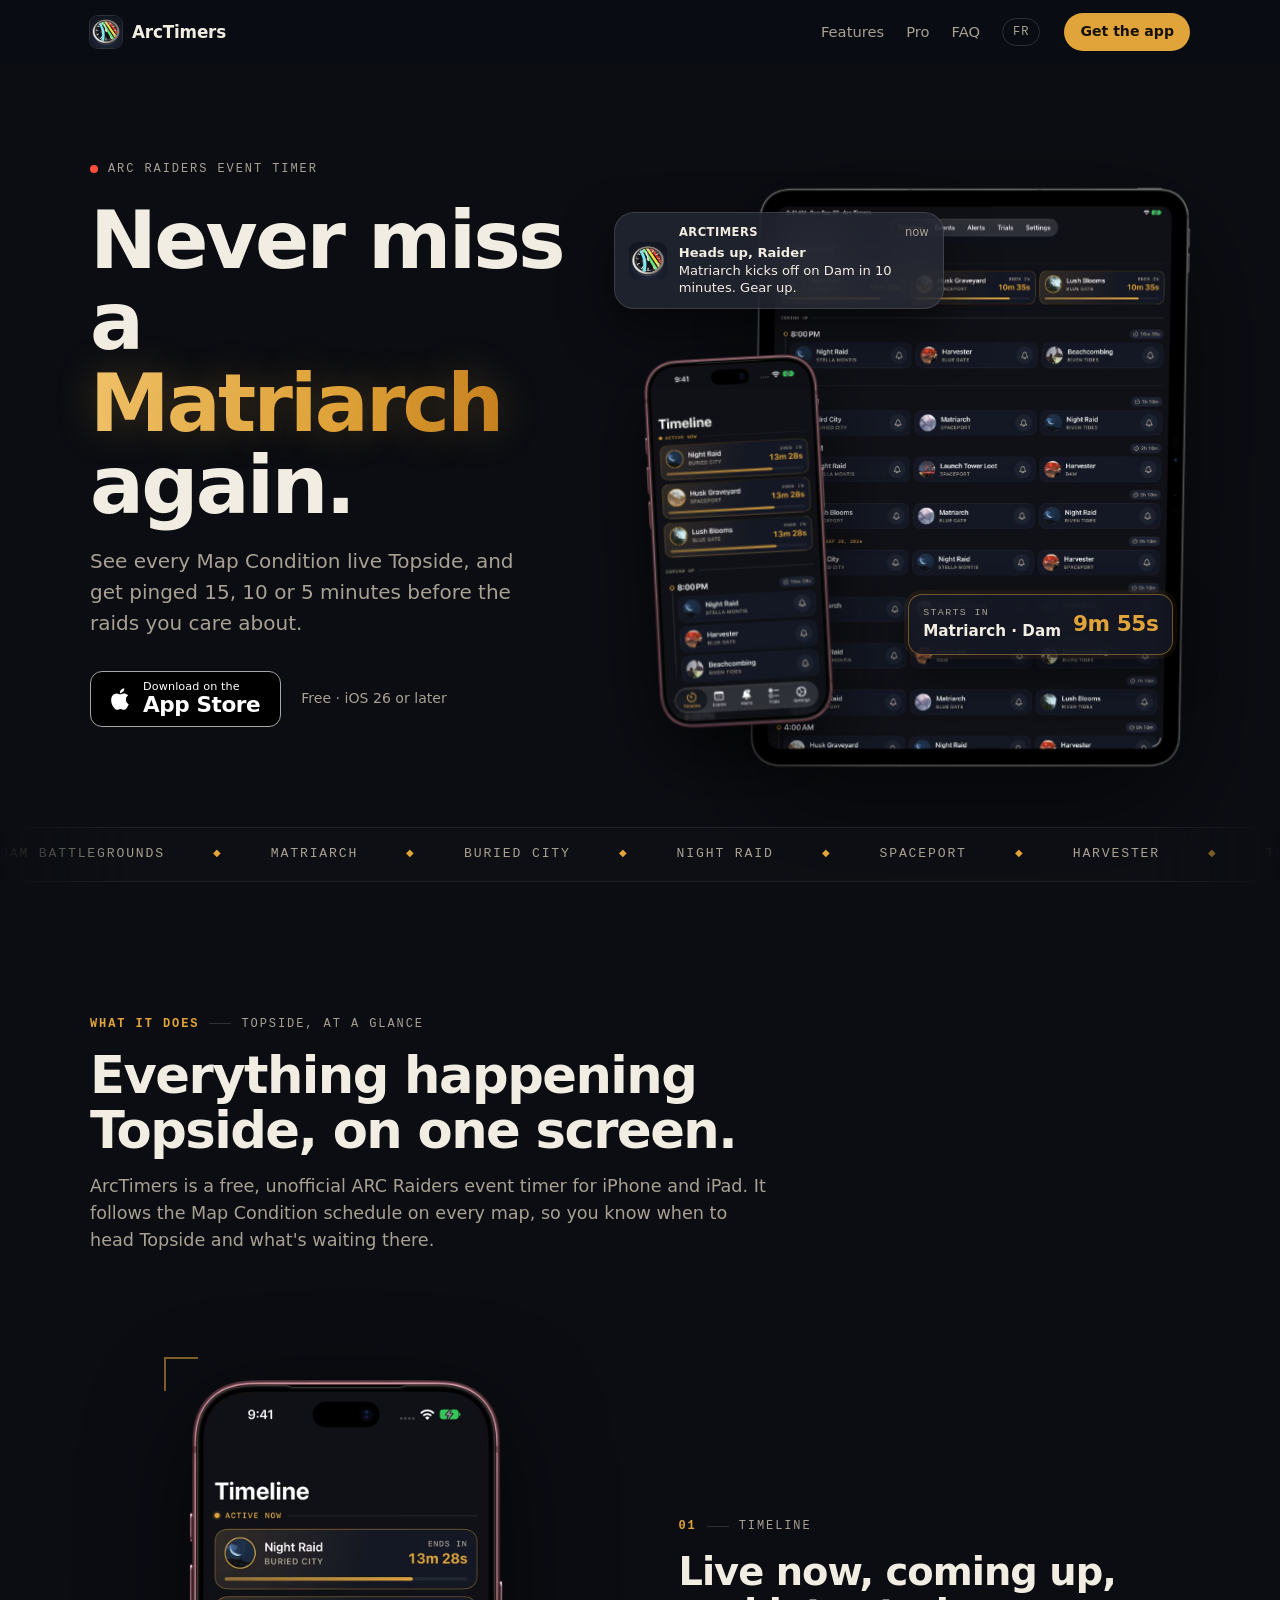
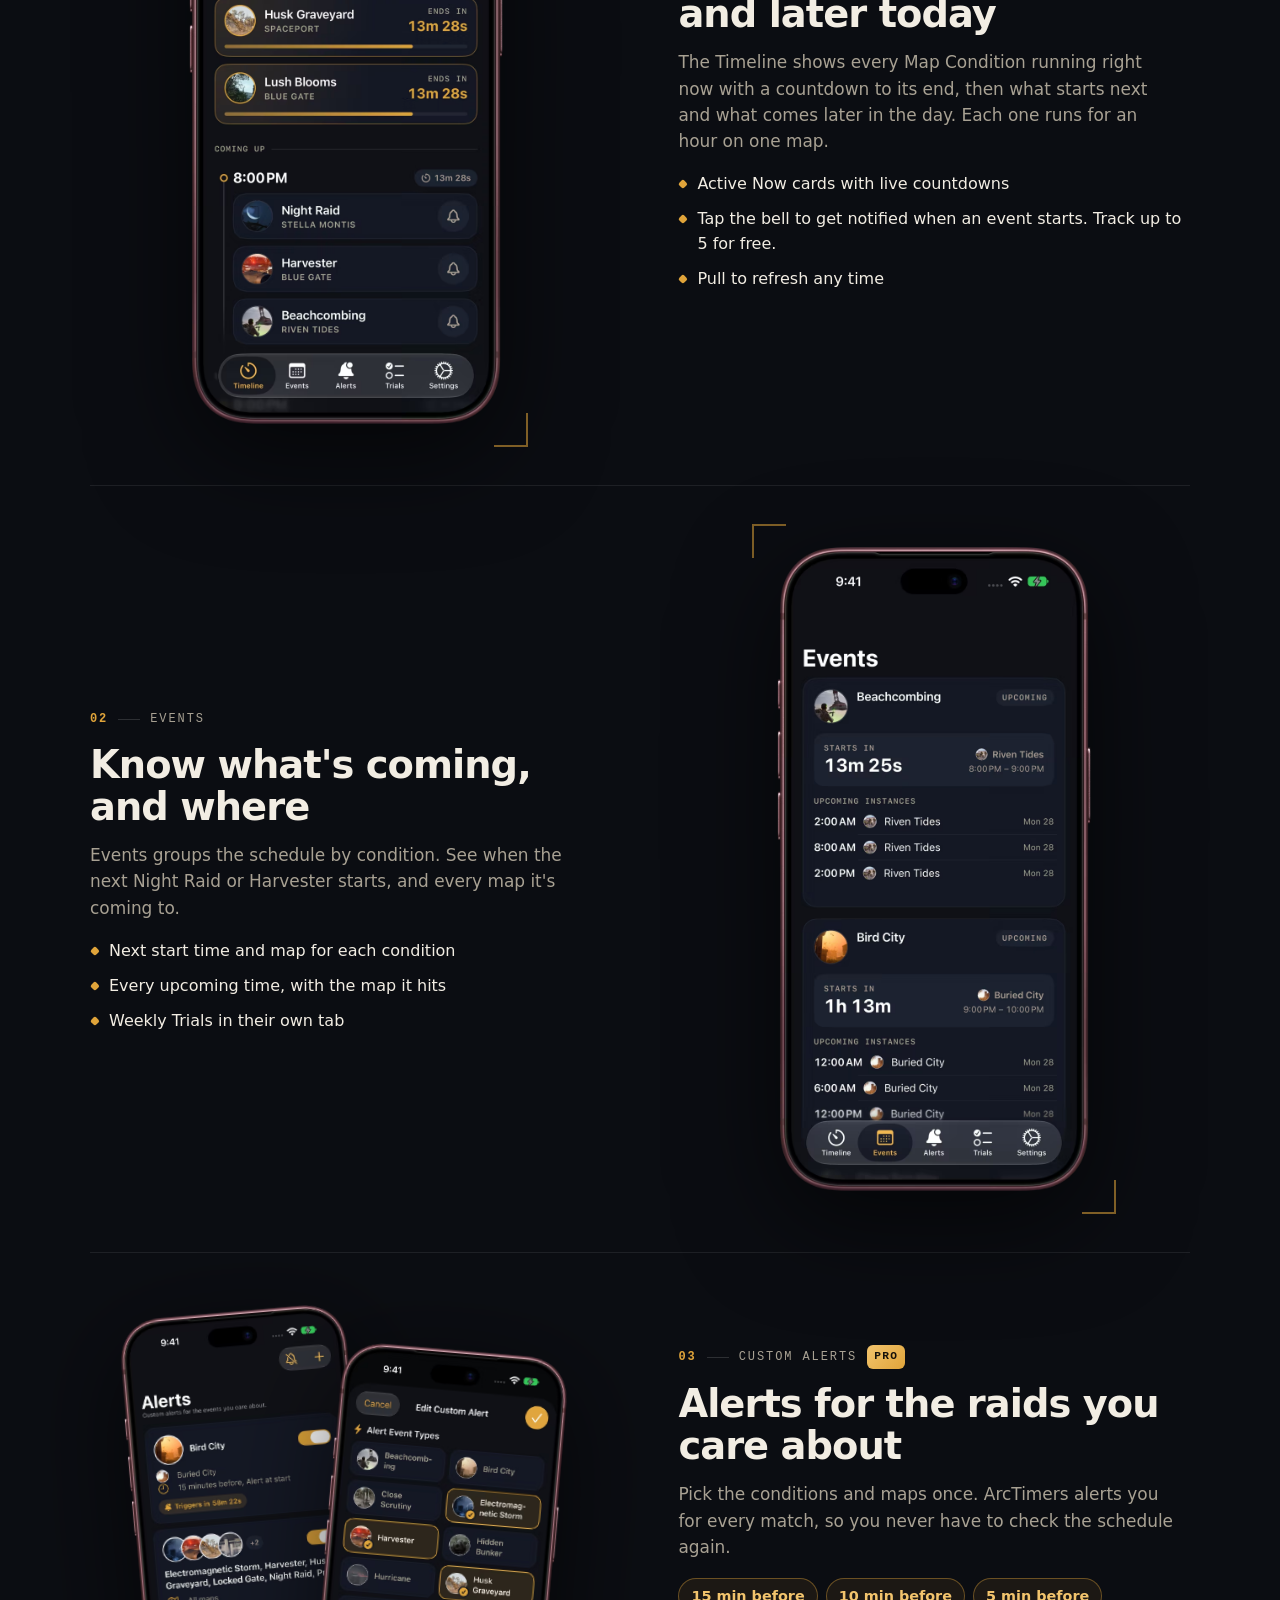
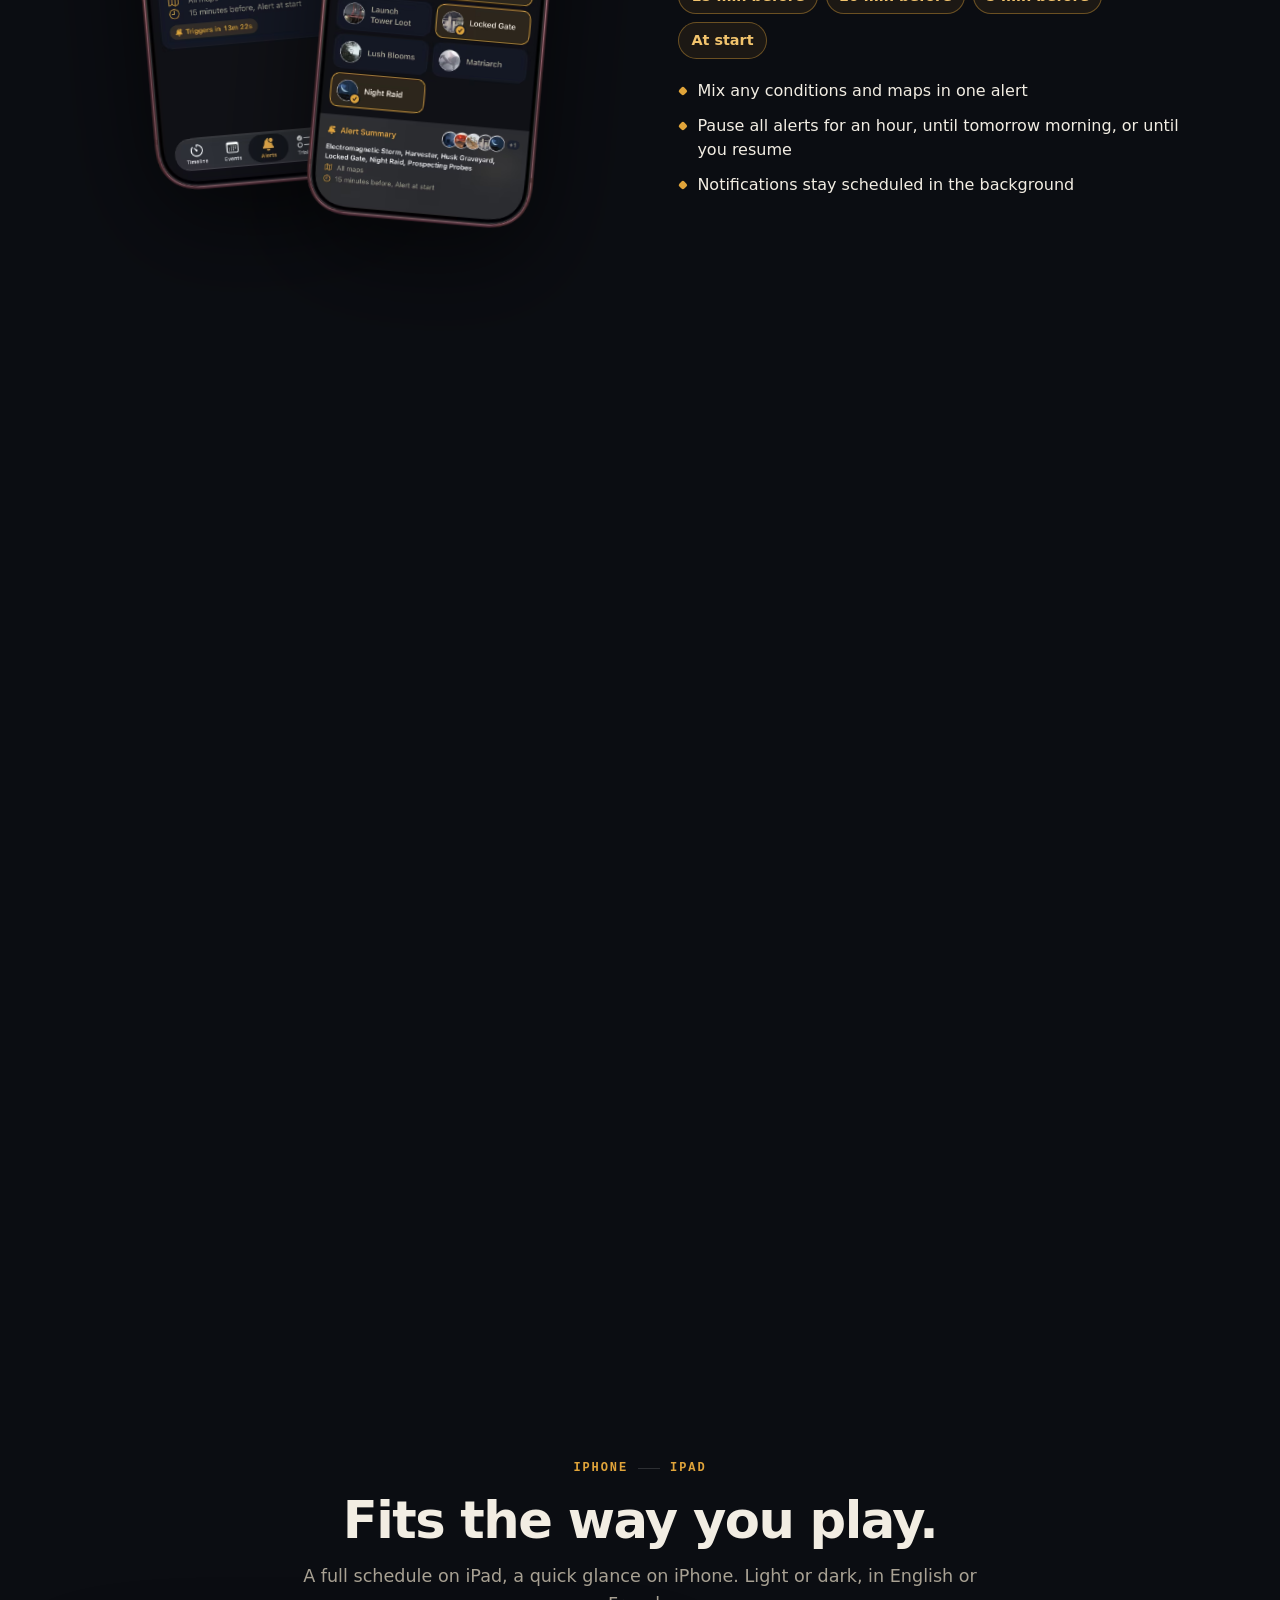
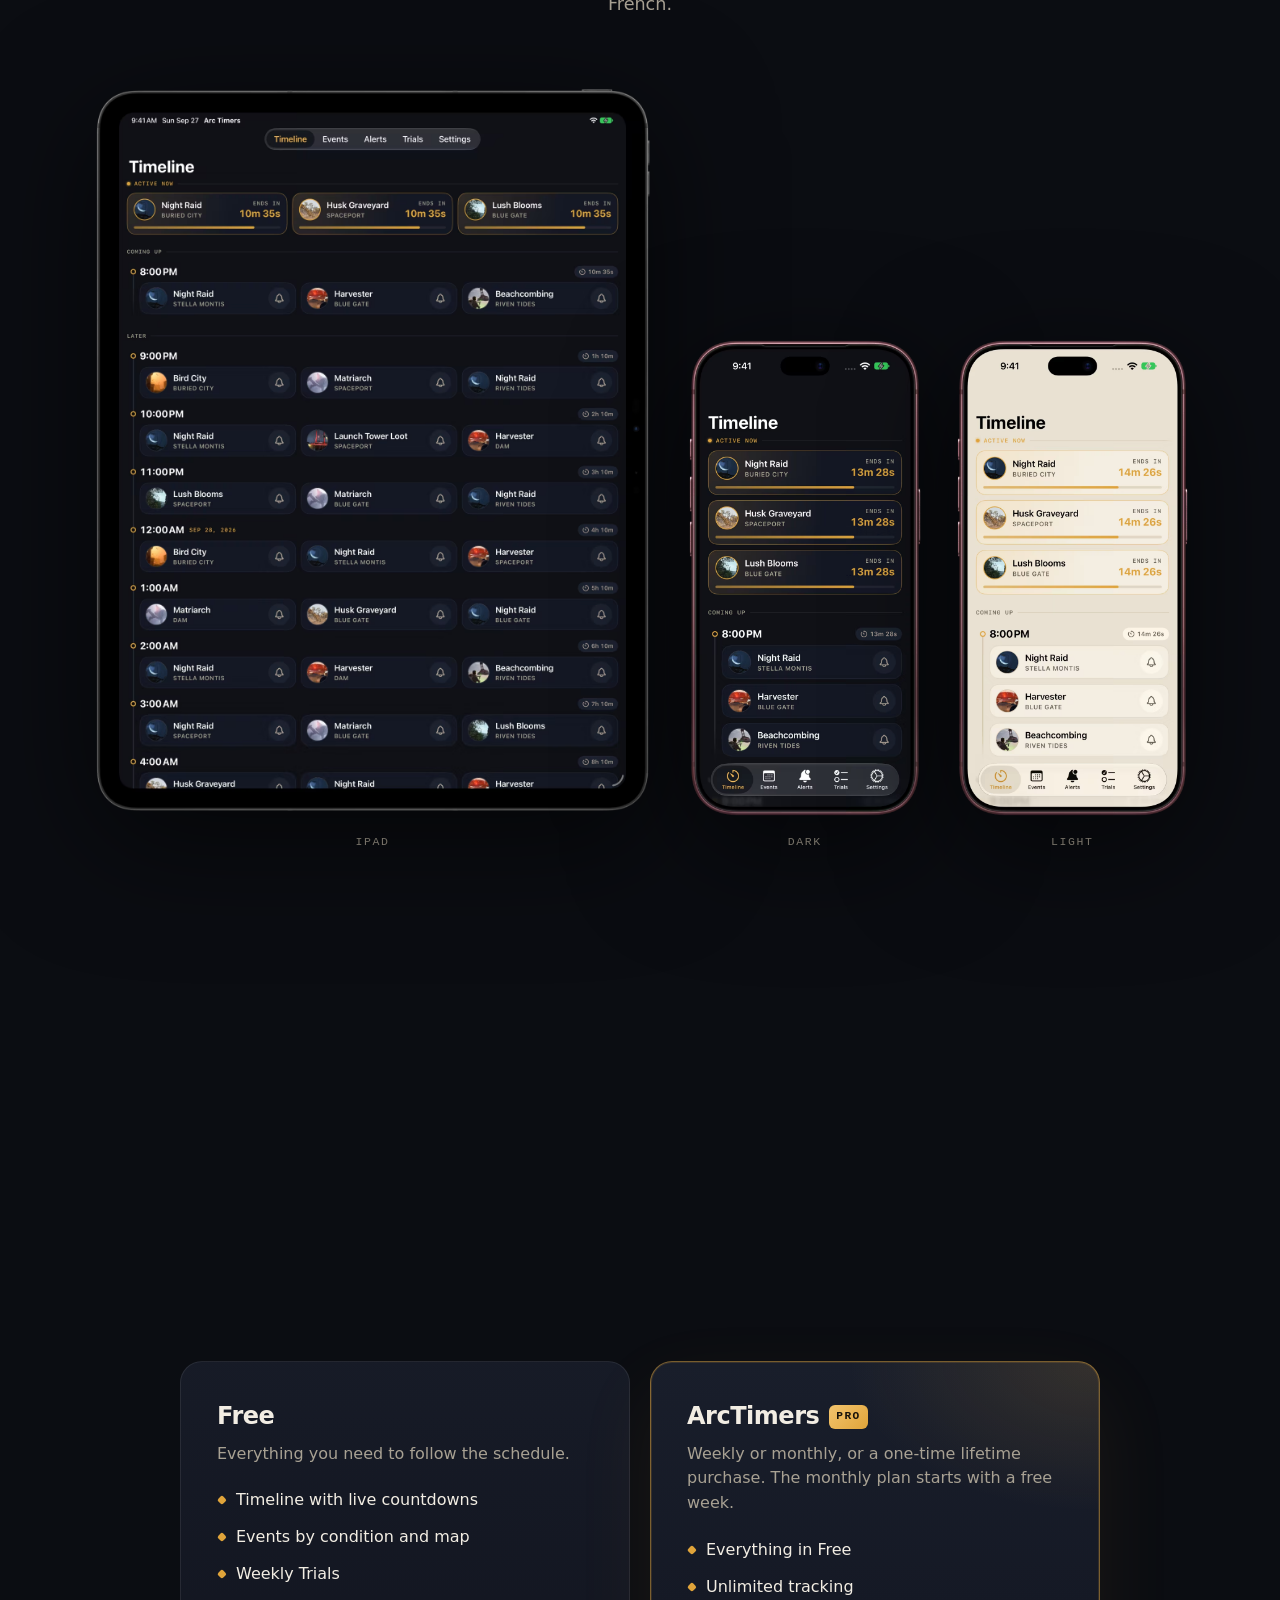
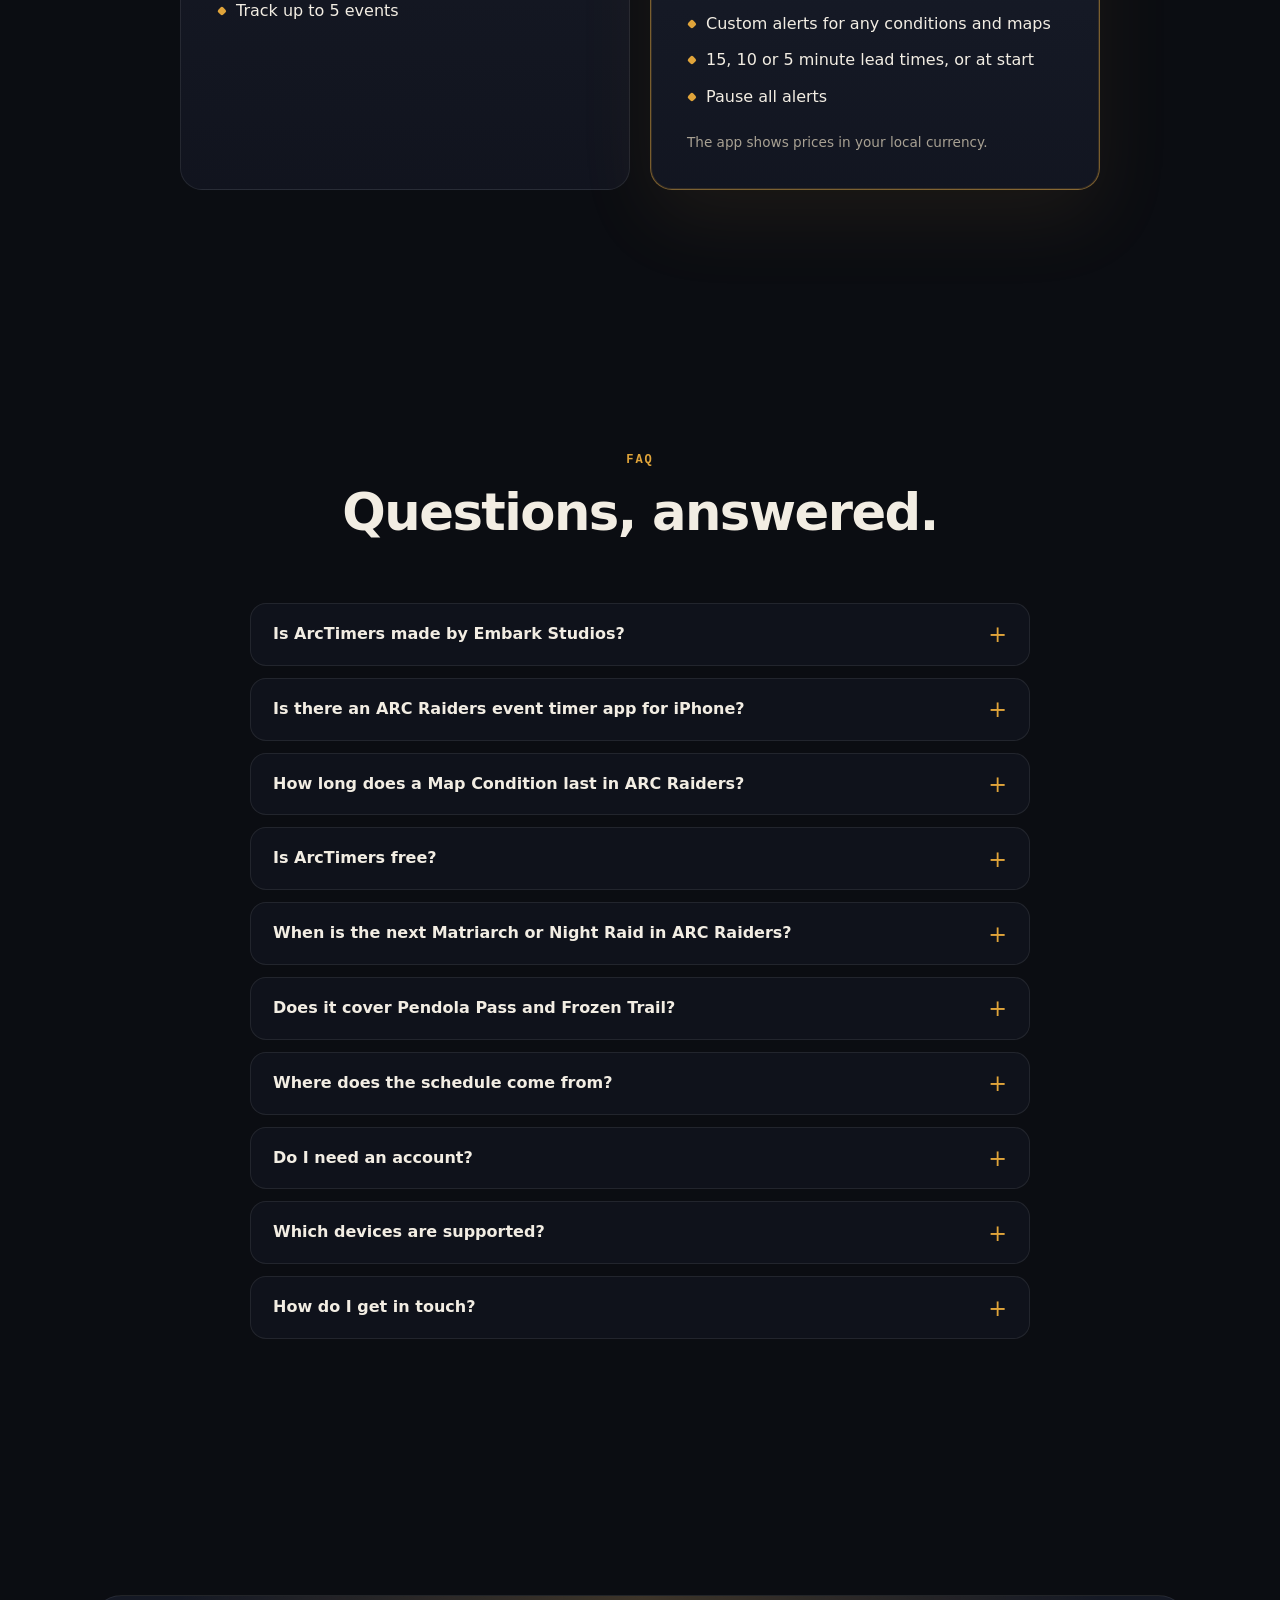
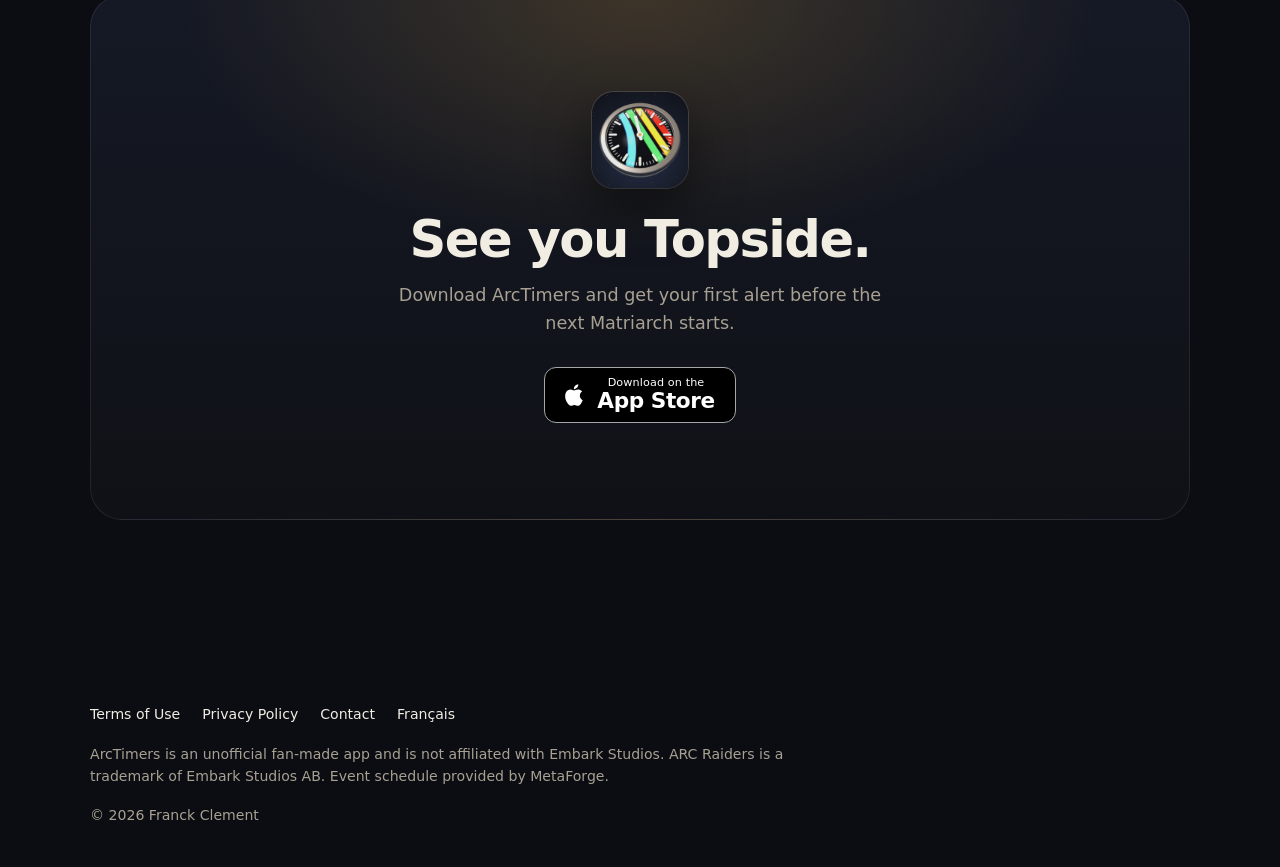
==== index.html @ dec4a7a3 "Add Cloudflare Web Analytics and describe it in the privacy policy" ====
<!DOCTYPE html>
<html lang="en" class="no-js">
<head>
    <meta charset="UTF-8" />
    <meta name="viewport" content="width=device-width, initial-scale=1, viewport-fit=cover" />
    <meta name="theme-color" content="#0b0d12" />
    <title>ARC Raiders Event Timer &amp; Map Condition Alerts | ArcTimers</title>
    <meta name="description" content="Live ARC Raiders event timer for iPhone and iPad. See every Map Condition, like Matriarch and Night Raid, on every map, and get alerts before they start." />
    <link rel="canonical" href="https://arctimers.com/" />
    <link rel="alternate" hreflang="en" href="https://arctimers.com/" />
    <link rel="alternate" hreflang="fr" href="https://arctimers.com/fr/" />
    <link rel="alternate" hreflang="x-default" href="https://arctimers.com/" />
    <meta name="apple-itunes-app" content="app-id=6758253513" />
    <meta property="og:type" content="website" />
    <meta property="og:site_name" content="ArcTimers" />
    <meta property="og:title" content="ArcTimers: never miss a Matriarch again" />
    <meta property="og:description" content="Live ARC Raiders Map Conditions and alerts before the raids you care about. Free for iPhone and iPad." />
    <meta property="og:url" content="https://arctimers.com/" />
    <meta property="og:image" content="https://arctimers.com/assets/img/og-en.jpg" />
    <meta property="og:locale" content="en_US" />
    <meta property="og:locale:alternate" content="fr_FR" />
    <meta name="twitter:card" content="summary_large_image" />
    <link rel="icon" type="image/png" href="assets/img/favicon.png" />
    <link rel="apple-touch-icon" href="assets/img/apple-touch-icon.png" />
    <link rel="stylesheet" href="assets/site.css" />
    <script type="application/ld+json">
{
    "@context": "https://schema.org",
    "@graph": [
        {
            "@type": "WebSite",
            "@id": "https://arctimers.com/#website",
            "url": "https://arctimers.com/",
            "name": "ArcTimers",
            "inLanguage": "en"
        },
        {
            "@type": "WebPage",
            "@id": "https://arctimers.com/#webpage",
            "url": "https://arctimers.com/",
            "name": "ARC Raiders Event Timer & Map Condition Alerts",
            "inLanguage": "en",
            "isPartOf": {
                "@id": "https://arctimers.com/#website"
            },
            "about": {
                "@id": "https://arctimers.com/#app"
            },
            "mainEntity": {
                "@id": "https://arctimers.com/#app"
            },
            "primaryImageOfPage": "https://arctimers.com/assets/img/og-en.jpg",
            "dateModified": "2026-10-05"
        },
        {
            "@type": "MobileApplication",
            "@id": "https://arctimers.com/#app",
            "name": "ArcTimers: Live Raid Alerts",
            "alternateName": [
                "ArcTimers",
                "ARC Raiders event timer"
            ],
            "description": "Live ARC Raiders event timer and Map Condition tracker with alerts before Matriarch, Night Raid, Harvester and every other event.",
            "operatingSystem": "iOS 26, iPadOS 26",
            "applicationCategory": "UtilitiesApplication",
            "url": "https://arctimers.com/",
            "downloadUrl": "https://apps.apple.com/app/id6758253513",
            "installUrl": "https://apps.apple.com/app/id6758253513",
            "image": "https://arctimers.com/assets/img/icon.png",
            "screenshot": "https://arctimers.com/assets/img/en-iphone-01-timeline.png",
            "inLanguage": [
                "en",
                "fr"
            ],
            "about": {
                "@type": "VideoGame",
                "name": "ARC Raiders",
                "publisher": {
                    "@type": "Organization",
                    "name": "Embark Studios"
                }
            },
            "author": {
                "@type": "Person",
                "name": "Franck Clement"
            },
            "offers": {
                "@type": "Offer",
                "price": "0",
                "priceCurrency": "USD"
            },
            "featureList": [
                "Live Map Condition timeline with countdowns",
                "Schedule grouped by condition and map",
                "Weekly Trials",
                "Notifications when tracked events start",
                "Custom alerts 15, 10 or 5 minutes before, or at start (Pro)",
                "Pause all alerts (Pro)",
                "Light and dark mode",
                "English and French"
            ],
            "sameAs": [
                "https://apps.apple.com/app/id6758253513"
            ],
            "isAccessibleForFree": true
        },
        {
            "@type": "FAQPage",
            "@id": "https://arctimers.com/#faq",
            "mainEntity": [
                {
                    "@type": "Question",
                    "name": "Is ArcTimers made by Embark Studios?",
                    "acceptedAnswer": {
                        "@type": "Answer",
                        "text": "No. ArcTimers is an unofficial ARC Raiders (ArcRaiders) companion app and event tracker made by players. It is not affiliated with Embark Studios. ARC Raiders is a trademark of Embark Studios AB."
                    }
                },
                {
                    "@type": "Question",
                    "name": "Is there an ARC Raiders event timer app for iPhone?",
                    "acceptedAnswer": {
                        "@type": "Answer",
                        "text": "Yes. ArcTimers is a free ARC Raiders event timer for iPhone and iPad. It shows every Map Condition on every map with live countdowns, and sends a notification before the events you track."
                    }
                },
                {
                    "@type": "Question",
                    "name": "How long does a Map Condition last in ARC Raiders?",
                    "acceptedAnswer": {
                        "@type": "Answer",
                        "text": "One hour, on one map. Conditions rotate across the maps through the day, and several can be active at the same time on different maps. ArcTimers shows which ones are active now and when each ends."
                    }
                },
                {
                    "@type": "Question",
                    "name": "Is ArcTimers free?",
                    "acceptedAnswer": {
                        "@type": "Answer",
                        "text": "Yes. The Timeline, Events, Weekly Trials and tracking up to 5 events are free. ArcTimers Pro adds unlimited tracking, custom alerts for any conditions and maps, 15, 10 or 5 minute lead times, and pausing alerts. Pro is weekly, monthly with a free first week, or a one-time lifetime purchase."
                    }
                },
                {
                    "@type": "Question",
                    "name": "When is the next Matriarch or Night Raid in ARC Raiders?",
                    "acceptedAnswer": {
                        "@type": "Answer",
                        "text": "Map Conditions rotate across the maps on a schedule, and each one lasts an hour. Open ArcTimers to see when the next Matriarch, Night Raid, Harvester or Electromagnetic Storm starts and on which map, with a live countdown. Tap the bell and you get a notification when it begins."
                    }
                },
                {
                    "@type": "Question",
                    "name": "Does it cover Pendola Pass and Frozen Trail?",
                    "acceptedAnswer": {
                        "@type": "Answer",
                        "text": "Yes. Pendola Pass, the map that opens with the Frozen Trail update, is tracked like every other map: Dam Battlegrounds, Buried City, Spaceport, The Blue Gate, Stella Montis and Riven Tides."
                    }
                },
                {
                    "@type": "Question",
                    "name": "Where does the schedule come from?",
                    "acceptedAnswer": {
                        "@type": "Answer",
                        "text": "From MetaForge's community ARC Raiders data (metaforge.app). The app refreshes when you open it, when you pull to refresh, and in the background so your notifications stay on time."
                    }
                },
                {
                    "@type": "Question",
                    "name": "Do I need an account?",
                    "acceptedAnswer": {
                        "@type": "Answer",
                        "text": "No. There's no sign-up, no ads, no analytics and no third-party SDKs. Your tracked events and custom alerts stay on your device. The Privacy Policy has the details."
                    }
                },
                {
                    "@type": "Question",
                    "name": "Which devices are supported?",
                    "acceptedAnswer": {
                        "@type": "Answer",
                        "text": "iPhone and iPad running iOS or iPadOS 26 or later. The app is in English and French."
                    }
                },
                {
                    "@type": "Question",
                    "name": "How do I get in touch?",
                    "acceptedAnswer": {
                        "@type": "Answer",
                        "text": "Email support@arctimers.com. Feedback and ideas are welcome."
                    }
                }
            ]
        }
    ]
}
    </script>
    <script defer src="assets/site.js"></script>
</head>
<body>
    <a class="skip" href="#main">Skip to content</a>

    <header class="site-header">
        <div class="wrap">
            <a class="brand" href="./" aria-label="ArcTimers home">
                <img src="assets/img/icon.png" alt="ArcTimers app icon" width="32" height="32" />
                ArcTimers
            </a>
            <nav class="site-nav" aria-label="Main">
                <a href="#features">Features</a>
                <a href="#pro">Pro</a>
                <a href="#faq">FAQ</a>
                <a class="lang" href="fr/" hreflang="fr" lang="fr">FR</a>
            </nav>
            <a class="btn btn-gold" href="https://apps.apple.com/app/apple-store/id6758253513?pt=120827598&amp;ct=website-header&amp;mt=8">Get the app</a>
        </div>
    </header>

    <main id="main">
        <section class="hero">
            <div class="wrap">
                <div class="copy">
                    <h1><span class="kicker"><span class="live-dot" aria-hidden="true"></span>ARC Raiders event timer</span> Never miss a <span class="gold">Matriarch</span> again.</h1>
                    <p class="lede">See every Map Condition live Topside, and get pinged 15, 10 or 5 minutes before the raids you care about.</p>
                    <div class="cta-row">
                        <a class="appstore" href="https://apps.apple.com/app/apple-store/id6758253513?pt=120827598&amp;ct=website-hero&amp;mt=8" aria-label="Download ArcTimers on the App Store">
                            <svg viewBox="0 0 24 24" fill="currentColor" aria-hidden="true"><path d="M18.71 19.5c-.83 1.24-1.71 2.45-3.05 2.47-1.34.03-1.77-.79-3.29-.79-1.53 0-2 .77-3.27.82-1.31.05-2.3-1.32-3.14-2.53C4.25 17 2.94 12.45 4.7 9.39c.87-1.52 2.43-2.48 4.12-2.51 1.28-.02 2.5.87 3.29.87.78 0 2.26-1.07 3.81-.91.65.03 2.47.26 3.64 1.98-.09.06-2.17 1.28-2.15 3.81.03 3.02 2.65 4.03 2.68 4.04-.03.07-.42 1.44-1.38 2.83M13 3.5c.73-.83 1.94-1.46 2.94-1.5.13 1.17-.34 2.35-1.04 3.19-.69.85-1.83 1.51-2.95 1.42-.15-1.15.41-2.35 1.05-3.11z"/></svg>
                            <span><small>Download on the</small><strong>App Store</strong></span>
                        </a>
                        <span class="cta-note">Free · iOS 26 or later</span>
                    </div>
                </div>

                <div class="stage" aria-hidden="true">
                    <picture>
                        <source type="image/avif" srcset="assets/img/en-ipad-01-timeline.avif" />
                        <img class="ipad" src="assets/img/en-ipad-01-timeline.png" width="1400" height="1826" alt="ArcTimers on iPad showing the live ARC Raiders Map Condition schedule." fetchpriority="high" />
                    </picture>
                    <picture>
                        <source type="image/avif" srcset="assets/img/en-iphone-01-timeline.avif" />
                        <img class="iphone" src="assets/img/en-iphone-01-timeline.png" width="760" height="1554" alt="ArcTimers on iPhone showing the ARC Raiders events active now with countdowns." fetchpriority="high" />
                    </picture>
                    <div class="notif float">
                        <img src="assets/img/icon.png" alt="ArcTimers app icon" width="38" height="38" />
                        <div class="top"><b>ArcTimers</b><span>now</span></div>
                        <p><strong>Heads up, Raider</strong>Matriarch kicks off on Dam in 10 minutes. Gear up.</p>
                    </div>
                    <div class="chip float delay">
                        <div>
                            <div class="label">Starts in</div>
                            <div class="name">Matriarch · Dam</div>
                        </div>
                        <div class="time" data-countdown>9m 59s</div>
                    </div>
                </div>
            </div>
        </section>

        <div class="ticker" aria-label="Maps and Map Conditions covered">
            <div class="ticker-track">
                <span>Dam Battlegrounds</span><span>Matriarch</span><span>Buried City</span><span>Night Raid</span><span>Spaceport</span><span>Harvester</span><span>The Blue Gate</span><span>Electromagnetic Storm</span><span>Stella Montis</span><span>Hurricane</span><span>Riven Tides</span><span>Husk Graveyard</span><span>Pendola Pass</span><span>Lush Blooms</span>
                <span aria-hidden="true">Dam Battlegrounds</span><span aria-hidden="true">Matriarch</span><span aria-hidden="true">Buried City</span><span aria-hidden="true">Night Raid</span><span aria-hidden="true">Spaceport</span><span aria-hidden="true">Harvester</span><span aria-hidden="true">The Blue Gate</span><span aria-hidden="true">Electromagnetic Storm</span><span aria-hidden="true">Stella Montis</span><span aria-hidden="true">Hurricane</span><span aria-hidden="true">Riven Tides</span><span aria-hidden="true">Husk Graveyard</span><span aria-hidden="true">Pendola Pass</span><span aria-hidden="true">Lush Blooms</span>
            </div>
        </div>

        <section class="section" id="features">
            <div class="wrap">
                <div class="section-head reveal">
                    <span class="kicker"><b>What it does</b><span class="dash"></span>Topside, at a glance</span>
                    <h2>Everything happening Topside, on one screen.</h2>
                    <p>ArcTimers is a free, unofficial ARC Raiders event timer for iPhone and iPad. It follows the Map Condition schedule on every map, so you know when to head Topside and what's waiting there.</p>
                </div>

                <article class="feature">
                    <div class="media reveal">
                        <picture>
                            <source type="image/avif" srcset="assets/img/en-iphone-01-timeline.avif" />
                            <img class="phone" src="assets/img/en-iphone-01-timeline.png" width="760" height="1554" loading="lazy" decoding="async" alt="ArcTimers Timeline for ARC Raiders on iPhone: Night Raid, Husk Graveyard and Lush Blooms active now with countdowns, and the conditions coming up at 8 PM." />
                        </picture>
                    </div>
                    <div class="copy reveal">
                        <span class="kicker"><b>01</b><span class="dash"></span>Timeline</span>
                        <h3>Live now, coming up, and later today</h3>
                        <p>The Timeline shows every Map Condition running right now with a countdown to its end, then what starts next and what comes later in the day. Each one runs for an hour on one map.</p>
                        <ul class="ticks">
                            <li>Active Now cards with live countdowns</li>
                            <li>Tap the bell to get notified when an event starts. Track up to 5 for free.</li>
                            <li>Pull to refresh any time</li>
                        </ul>
                    </div>
                </article>

                <article class="feature flip">
                    <div class="media reveal">
                        <picture>
                            <source type="image/avif" srcset="assets/img/en-iphone-02-events.avif" />
                            <img class="phone" src="assets/img/en-iphone-02-events.png" width="760" height="1554" loading="lazy" decoding="async" alt="The Events tab: Beachcombing starts in 13 minutes on Riven Tides, with its upcoming times listed below." />
                        </picture>
                    </div>
                    <div class="copy reveal">
                        <span class="kicker"><b>02</b><span class="dash"></span>Events</span>
                        <h3>Know what's coming, and where</h3>
                        <p>Events groups the schedule by condition. See when the next Night Raid or Harvester starts, and every map it's coming to.</p>
                        <ul class="ticks">
                            <li>Next start time and map for each condition</li>
                            <li>Every upcoming time, with the map it hits</li>
                            <li>Weekly Trials in their own tab</li>
                        </ul>
                    </div>
                </article>

                <article class="feature">
                    <div class="media reveal">
                        <div class="duo">
                            <picture>
                                <source type="image/avif" srcset="assets/img/en-iphone-03-alerts.avif" />
                                <img class="phone" src="assets/img/en-iphone-03-alerts.png" width="760" height="1554" loading="lazy" decoding="async" alt="The Alerts tab with two custom alerts, one for Bird City on Buried City and one for several conditions on all maps." />
                            </picture>
                            <picture>
                                <source type="image/avif" srcset="assets/img/en-iphone-04-alert-editor.avif" />
                                <img class="phone" src="assets/img/en-iphone-04-alert-editor.png" width="760" height="1554" loading="lazy" decoding="async" alt="Editing a custom alert: event types such as Harvester, Locked Gate and Night Raid are selected." />
                            </picture>
                        </div>
                    </div>
                    <div class="copy reveal">
                        <span class="kicker"><b>03</b><span class="dash"></span>Custom alerts <span class="pro-tag">PRO</span></span>
                        <h3>Alerts for the raids you care about</h3>
                        <p>Pick the conditions and maps once. ArcTimers alerts you for every match, so you never have to check the schedule again.</p>
                        <div class="leadtimes" aria-label="Lead times">
                            <span>15 min before</span><span>10 min before</span><span>5 min before</span><span>At start</span>
                        </div>
                        <ul class="ticks">
                            <li>Mix any conditions and maps in one alert</li>
                            <li>Pause all alerts for an hour, until tomorrow morning, or until you resume</li>
                            <li>Notifications stay scheduled in the background</li>
                        </ul>
                    </div>
                </article>
            </div>
        </section>

        <section class="section conditions" aria-labelledby="conditions-title">
            <div class="wrap">
                <div class="section-head reveal">
                    <span class="kicker"><b>Map Conditions</b><span class="dash"></span>Maps</span>
                    <h2 id="conditions-title">Every ARC Raiders Map Condition, on every map.</h2>
                    <p>ArcTimers tracks the full ARC Raiders event schedule. Each Map Condition runs for one hour on one map, and the app shows when the next one starts, where, and alerts you before it does.</p>
                </div>
                <div class="catalog reveal">
                    <div>
                        <h3>Map Conditions</h3>
                        <ul class="chips">
                            <li>Matriarch</li>
                            <li>Night Raid</li>
                            <li>Harvester</li>
                            <li>Electromagnetic Storm</li>
                            <li>Hurricane</li>
                            <li>Cold Snap</li>
                            <li>Husk Graveyard</li>
                            <li>Lush Blooms</li>
                            <li>Bird City</li>
                            <li>Beachcombing</li>
                            <li>Close Scrutiny</li>
                            <li>Hidden Bunker</li>
                            <li>Launch Tower Loot</li>
                            <li>Locked Gate</li>
                            <li>Prospecting Probes</li>
                            <li>Uncovered Caches</li>
                        </ul>
                    </div>
                    <div>
                        <h3>Maps</h3>
                        <ul class="chips maps">
                            <li>Dam Battlegrounds</li>
                            <li>Buried City</li>
                            <li>Spaceport</li>
                            <li>The Blue Gate</li>
                            <li>Stella Montis</li>
                            <li>Riven Tides</li>
                            <li>Pendola Pass</li>
                        </ul>
                        <p class="note">Including Pendola Pass, the new map from the Frozen Trail update.</p>
                    </div>
                </div>
            </div>
        </section>

        <section class="section" aria-labelledby="devices-title">
            <div class="wrap">
                <div class="section-head center reveal">
                    <span class="kicker"><b>iPhone</b><span class="dash"></span><b>iPad</b></span>
                    <h2 id="devices-title">Fits the way you play.</h2>
                    <p>A full schedule on iPad, a quick glance on iPhone. Light or dark, in English or French.</p>
                </div>
                <div class="devices reveal">
                    <figure>
                        <picture>
                            <source type="image/avif" srcset="assets/img/en-ipad-01-timeline.avif" />
                            <img src="assets/img/en-ipad-01-timeline.png" width="1400" height="1826" loading="lazy" decoding="async" alt="ArcTimers on iPad, the ARC Raiders event schedule, showing three active conditions and the schedule for the next eight hours." />
                        </picture>
                        <figcaption>iPad</figcaption>
                    </figure>
                    <figure>
                        <picture>
                            <source type="image/avif" srcset="assets/img/en-iphone-01-timeline.avif" />
                            <img src="assets/img/en-iphone-01-timeline.png" width="760" height="1554" loading="lazy" decoding="async" alt="The Timeline on iPhone in dark mode." />
                        </picture>
                        <figcaption>Dark</figcaption>
                    </figure>
                    <figure>
                        <picture>
                            <source type="image/avif" srcset="assets/img/en-iphone-01-timeline-light.avif" />
                            <img src="assets/img/en-iphone-01-timeline-light.png" width="760" height="1554" loading="lazy" decoding="async" alt="The Timeline on iPhone in light mode." />
                        </picture>
                        <figcaption>Light</figcaption>
                    </figure>
                </div>
            </div>
        </section>


        <section class="section" id="pro">
            <div class="wrap">
                <div class="section-head center reveal">
                    <span class="kicker"><b>Free</b><span class="dash"></span><b>Pro</b></span>
                    <h2>Free to use. Pro when you want more.</h2>
                    <p>No account, no ads, no analytics.</p>
                </div>
                <div class="plans">
                    <div class="plan reveal">
                        <h3>Free</h3>
                        <p class="price">Everything you need to follow the schedule.</p>
                        <ul class="ticks">
                            <li>Timeline with live countdowns</li>
                            <li>Events by condition and map</li>
                            <li>Weekly Trials</li>
                            <li>Track up to 5 events</li>
                        </ul>
                    </div>
                    <div class="plan pro reveal">
                        <h3>ArcTimers <span class="pro-tag">PRO</span></h3>
                        <p class="price">Weekly or monthly, or a one-time lifetime purchase. The monthly plan starts with a free week.</p>
                        <ul class="ticks">
                            <li>Everything in Free</li>
                            <li>Unlimited tracking</li>
                            <li>Custom alerts for any conditions and maps</li>
                            <li>15, 10 or 5 minute lead times, or at start</li>
                            <li>Pause all alerts</li>
                        </ul>
                        <p class="fine">The app shows prices in your local currency.</p>
                    </div>
                </div>
            </div>
        </section>

        <section class="section" id="faq">
            <div class="wrap">
                <div class="section-head center reveal">
                    <span class="kicker"><b>FAQ</b></span>
                    <h2>Questions, answered.</h2>
                </div>
                <div class="faq reveal">
                    <details>
                        <summary>Is ArcTimers made by Embark Studios?</summary>
                        <p>No. ArcTimers is an unofficial ARC Raiders (ArcRaiders) companion app and event tracker made by players. It is not affiliated with Embark Studios. ARC Raiders is a trademark of Embark Studios AB.</p>
                    </details>
                    <details>
                        <summary>Is there an ARC Raiders event timer app for iPhone?</summary>
                        <p>Yes. ArcTimers is a free ARC Raiders event timer for iPhone and iPad. It shows every Map Condition on every map with live countdowns, and sends a notification before the events you track.</p>
                    </details>
                    <details>
                        <summary>How long does a Map Condition last in ARC Raiders?</summary>
                        <p>One hour, on one map. Conditions rotate across the maps through the day, and several can be active at the same time on different maps. ArcTimers shows which ones are active now and when each ends.</p>
                    </details>
                    <details>
                        <summary>Is ArcTimers free?</summary>
                        <p>Yes. The Timeline, Events, Weekly Trials and tracking up to 5 events are free. ArcTimers Pro adds unlimited tracking, custom alerts for any conditions and maps, 15, 10 or 5 minute lead times, and pausing alerts. Pro is weekly, monthly with a free first week, or a one-time lifetime purchase.</p>
                    </details>
                    <details>
                        <summary>When is the next Matriarch or Night Raid in ARC Raiders?</summary>
                        <p>Map Conditions rotate across the maps on a schedule, and each one lasts an hour. Open ArcTimers to see when the next Matriarch, Night Raid, Harvester or Electromagnetic Storm starts and on which map, with a live countdown. Tap the bell and you get a notification when it begins.</p>
                    </details>
                    <details>
                        <summary>Does it cover Pendola Pass and Frozen Trail?</summary>
                        <p>Yes. Pendola Pass, the map that opens with the Frozen Trail update, is tracked like every other map: Dam Battlegrounds, Buried City, Spaceport, The Blue Gate, Stella Montis and Riven Tides.</p>
                    </details>
                    <details>
                        <summary>Where does the schedule come from?</summary>
                        <p>From MetaForge's community ARC Raiders data (<a href="https://metaforge.app">metaforge.app</a>). The app refreshes when you open it, when you pull to refresh, and in the background so your notifications stay on time.</p>
                    </details>
                    <details>
                        <summary>Do I need an account?</summary>
                        <p>No. There's no sign-up, no ads, no analytics and no third-party SDKs. Your tracked events and custom alerts stay on your device. The <a href="legal/#privacy">Privacy Policy</a> has the details.</p>
                    </details>
                    <details>
                        <summary>Which devices are supported?</summary>
                        <p>iPhone and iPad running iOS or iPadOS 26 or later. The app is in English and French.</p>
                    </details>
                    <details>
                        <summary>How do I get in touch?</summary>
                        <p>Email <a href="mailto:support@arctimers.com">support@arctimers.com</a>. Feedback and ideas are welcome.</p>
                    </details>
                </div>
            </div>
        </section>

        <section class="section" aria-labelledby="final-title">
            <div class="wrap">
                <div class="final reveal">
                    <img class="icon" src="assets/img/icon.png" width="96" height="96" alt="ArcTimers app icon" loading="lazy" />
                    <h2 id="final-title">See you Topside.</h2>
                    <p>Download ArcTimers and get your first alert before the next Matriarch starts.</p>
                    <div class="cta-row">
                        <a class="appstore" href="https://apps.apple.com/app/apple-store/id6758253513?pt=120827598&amp;ct=website-footer&amp;mt=8" aria-label="Download ArcTimers on the App Store">
                            <svg viewBox="0 0 24 24" fill="currentColor" aria-hidden="true"><path d="M18.71 19.5c-.83 1.24-1.71 2.45-3.05 2.47-1.34.03-1.77-.79-3.29-.79-1.53 0-2 .77-3.27.82-1.31.05-2.3-1.32-3.14-2.53C4.25 17 2.94 12.45 4.7 9.39c.87-1.52 2.43-2.48 4.12-2.51 1.28-.02 2.5.87 3.29.87.78 0 2.26-1.07 3.81-.91.65.03 2.47.26 3.64 1.98-.09.06-2.17 1.28-2.15 3.81.03 3.02 2.65 4.03 2.68 4.04-.03.07-.42 1.44-1.38 2.83M13 3.5c.73-.83 1.94-1.46 2.94-1.5.13 1.17-.34 2.35-1.04 3.19-.69.85-1.83 1.51-2.95 1.42-.15-1.15.41-2.35 1.05-3.11z"/></svg>
                            <span><small>Download on the</small><strong>App Store</strong></span>
                        </a>
                    </div>
                </div>
            </div>
        </section>
    </main>

    <footer class="site-footer">
        <div class="wrap">
            <nav aria-label="Footer">
                <a href="legal/#terms">Terms of Use</a>
                <a href="legal/#privacy">Privacy Policy</a>
                <a href="mailto:support@arctimers.com">Contact</a>
                <a href="fr/" hreflang="fr" lang="fr">Français</a>
            </nav>
            <p>ArcTimers is an unofficial fan-made app and is not affiliated with Embark Studios. ARC Raiders is a trademark of Embark Studios AB. Event schedule provided by MetaForge.</p>
            <p>© 2026 Franck Clement</p>
        </div>
    </footer>
    <!-- Cloudflare Web Analytics --><script type='module' src='https://static.cloudflareinsights.com/beacon.min.js' data-cf-beacon='{"token": "47f411f96e3e4d21b99a27da5f8b28dd"}'></script><!-- End Cloudflare Web Analytics -->
</body>
</html>
---- assets/site.css ----
/* ArcTimers home page. Colors come from the app's asset catalog (dark appearance). */
:root {
    color-scheme: dark;
    --bg: #0b0d12;
    --bg-2: #0f1116;
    --surface: #141824;
    --surface-2: #1c2230;
    --line: rgba(255, 255, 255, 0.08);
    --line-strong: rgba(255, 255, 255, 0.14);
    --text: #f2ede3;
    --muted: #a8a193;
    --gold: #e0a43a;
    --gold-soft: #f2c46d;
    --gold-glow: rgba(224, 164, 58, 0.35);
    --live: #ff4d3d;
    --radius: 22px;
    --gutter: clamp(16px, 4vw, 40px);
    --max: 1180px;
    --font: "SF Pro Display", "SF Pro Text", -apple-system, BlinkMacSystemFont, "Helvetica Neue", "Segoe UI", system-ui, sans-serif;
    --mono: "SF Mono", ui-monospace, "JetBrains Mono", Menlo, Consolas, monospace;
}

*, *::before, *::after { box-sizing: border-box; }

html {
    background: var(--bg);
    scroll-behavior: smooth;
    -webkit-text-size-adjust: 100%;
}

body {
    margin: 0;
    font-family: var(--font);
    background: var(--bg);
    color: var(--text);
    line-height: 1.55;
    overflow-x: hidden;
    -webkit-font-smoothing: antialiased;
}

/* Starfield and glow behind the whole page, echoing the app icon. */
body::before {
    content: "";
    position: fixed;
    inset: 0;
    z-index: -1;
    pointer-events: none;
    background:
        radial-gradient(1px 1px at 12% 18%, rgba(255,255,255,.55), transparent 60%),
        radial-gradient(1px 1px at 78% 12%, rgba(255,255,255,.45), transparent 60%),
        radial-gradient(1px 1px at 42% 66%, rgba(255,255,255,.35), transparent 60%),
        radial-gradient(1px 1px at 88% 74%, rgba(255,255,255,.4), transparent 60%),
        radial-gradient(1px 1px at 24% 88%, rgba(255,255,255,.3), transparent 60%),
        radial-gradient(1px 1px at 60% 32%, rgba(255,255,255,.3), transparent 60%),
        radial-gradient(1.5px 1.5px at 6% 52%, rgba(242,196,109,.5), transparent 60%),
        radial-gradient(1.5px 1.5px at 94% 40%, rgba(242,196,109,.4), transparent 60%),
        radial-gradient(ellipse 70% 50% at 80% -10%, rgba(224,164,58,.14), transparent 70%),
        radial-gradient(ellipse 60% 50% at 0% 40%, rgba(60,80,140,.16), transparent 70%),
        var(--bg);
}

img, video { display: block; max-width: 100%; height: auto; }
a { color: var(--gold-soft); text-decoration-thickness: 1px; text-underline-offset: 3px; }
a:hover { color: var(--text); }
:focus-visible { outline: 2px solid var(--gold); outline-offset: 3px; border-radius: 6px; }

.wrap {
    width: 100%;
    max-width: var(--max);
    margin: 0 auto;
    padding: 0 var(--gutter);
}

.skip {
    position: absolute;
    left: -999px;
    top: 8px;
    background: var(--gold);
    color: #111;
    padding: 8px 14px;
    border-radius: 8px;
    z-index: 100;
}
.skip:focus { left: 8px; }

/* ---------- Header ---------- */
.site-header {
    position: sticky;
    top: 0;
    z-index: 50;
    padding-top: env(safe-area-inset-top);
    background: rgba(11, 13, 18, 0.72);
    backdrop-filter: saturate(160%) blur(18px);
    -webkit-backdrop-filter: saturate(160%) blur(18px);
    border-bottom: 1px solid transparent;
    transition: border-color .3s;
}
.site-header.scrolled { border-bottom-color: var(--line); }
.site-header .wrap {
    display: flex;
    align-items: center;
    gap: 24px;
    height: 64px;
}
.brand {
    display: flex;
    align-items: center;
    gap: 10px;
    color: var(--text);
    text-decoration: none;
    font-weight: 700;
    font-size: 1.05rem;
    letter-spacing: -0.01em;
}
.brand img { width: 32px; height: 32px; border-radius: 8px; box-shadow: 0 0 0 1px var(--line-strong); }
.site-nav { display: flex; gap: 22px; margin-left: auto; align-items: center; }
.site-nav a {
    color: var(--muted);
    text-decoration: none;
    font-size: 0.92rem;
}
.site-nav a:hover { color: var(--text); }
.site-nav .lang {
    font-family: var(--mono);
    font-size: 0.75rem;
    letter-spacing: .08em;
    border: 1px solid var(--line-strong);
    border-radius: 999px;
    padding: 4px 10px;
}
.btn {
    display: inline-flex;
    align-items: center;
    gap: 10px;
    border-radius: 999px;
    padding: 10px 18px;
    font-weight: 600;
    font-size: 0.95rem;
    text-decoration: none;
    transition: transform .2s, box-shadow .2s, background .2s;
}
.btn-gold { background: var(--gold); color: #15110a; }
.btn-gold:hover { color: #15110a; background: var(--gold-soft); box-shadow: 0 8px 30px var(--gold-glow); transform: translateY(-1px); }
.site-header .btn { padding: 8px 16px; font-size: 0.88rem; }

@media (max-width: 760px) {
    .site-nav a:not(.lang) { display: none; }
    .site-header .wrap { gap: 12px; }
}

/* ---------- HUD bits ---------- */
.kicker {
    display: inline-flex;
    align-items: center;
    gap: 10px;
    font-family: var(--mono);
    font-size: 0.75rem;
    letter-spacing: 0.16em;
    text-transform: uppercase;
    color: var(--muted);
}
.kicker b { color: var(--gold); font-weight: 600; }
.kicker .dash { width: 22px; height: 1px; background: var(--line-strong); }
.live-dot {
    width: 8px; height: 8px; border-radius: 50%;
    background: var(--live);
    box-shadow: 0 0 0 0 rgba(255,77,61,.6);
    animation: pulse 2s infinite;
}
@keyframes pulse {
    0% { box-shadow: 0 0 0 0 rgba(255,77,61,.55); }
    70% { box-shadow: 0 0 0 10px rgba(255,77,61,0); }
    100% { box-shadow: 0 0 0 0 rgba(255,77,61,0); }
}
.gold { color: var(--gold); }
.pro-tag {
    display: inline-block;
    font-family: var(--mono);
    font-size: 0.7rem;
    font-weight: 700;
    letter-spacing: .12em;
    color: #15110a;
    background: linear-gradient(135deg, var(--gold-soft), var(--gold));
    border-radius: 6px;
    padding: 3px 7px;
    vertical-align: middle;
}

/* ---------- Hero ---------- */
.hero {
    position: relative;
    padding: clamp(40px, 8vw, 96px) 0 clamp(48px, 8vw, 100px);
}
.hero .wrap {
    display: grid;
    grid-template-columns: minmax(0, 1fr) minmax(0, 1.15fr);
    gap: clamp(24px, 5vw, 64px);
    align-items: center;
}
.hero h1 {
    font-size: clamp(2.6rem, 6.4vw, 5rem);
    line-height: 1.02;
    letter-spacing: -0.035em;
    margin: 0 0 20px;
    font-weight: 800;
}
.hero h1 .kicker { display: flex; width: fit-content; margin: 0 0 22px; line-height: 1.4; font-weight: 400; }
.hero h1 .gold {
    background: linear-gradient(100deg, var(--gold-soft), var(--gold) 60%, #c47d1c);
    -webkit-background-clip: text;
    background-clip: text;
    color: transparent;
    text-shadow: 0 0 40px rgba(224,164,58,.25);
}
.hero .lede {
    font-size: clamp(1.05rem, 1.6vw, 1.25rem);
    color: var(--muted);
    max-width: 34ch;
    margin: 0 0 32px;
}
.cta-row { display: flex; flex-wrap: wrap; align-items: center; gap: 14px 20px; }
.cta-note { color: var(--muted); font-size: 0.88rem; }

/* App Store button, drawn to match Apple's black badge. */
.appstore {
    display: inline-flex;
    align-items: center;
    gap: 10px;
    background: #000;
    color: #fff;
    border: 1px solid #a6a6a6;
    border-radius: 12px;
    padding: 9px 20px 9px 16px;
    text-decoration: none;
    transition: transform .2s, box-shadow .2s, border-color .2s;
}
.appstore:hover { color: #fff; border-color: var(--gold); box-shadow: 0 10px 34px var(--gold-glow); transform: translateY(-2px); }
.appstore svg { width: 26px; height: 32px; flex: none; }
.appstore span { display: flex; flex-direction: column; line-height: 1.1; }
.appstore small { font-size: 0.7rem; letter-spacing: .01em; }
.appstore strong { font-size: 1.35rem; font-weight: 600; letter-spacing: -0.02em; }

.stage {
    position: relative;
    aspect-ratio: 1 / 0.95;
    perspective: 1600px;
}
.stage::before {
    /* gold halo */
    content: "";
    position: absolute;
    inset: 10% 5% 0 15%;
    background: radial-gradient(closest-side, rgba(224,164,58,.28), transparent 75%);
    filter: blur(20px);
}
.stage .ipad {
    position: absolute;
    right: 0;
    top: 0;
    width: 82%;
    transform: rotateY(-14deg) rotateX(4deg);
    transform-origin: right center;
    filter: drop-shadow(0 40px 60px rgba(0,0,0,.6));
}
.stage .iphone {
    position: absolute;
    left: 2%;
    bottom: -4%;
    width: 33%;
    transform: rotateY(10deg) rotateZ(-3deg);
    filter: drop-shadow(0 30px 40px rgba(0,0,0,.7));
    z-index: 2;
}
.notif {
    position: absolute;
    z-index: 3;
    top: 6%;
    left: -4%;
    width: min(330px, 62%);
    display: grid;
    grid-template-columns: 38px 1fr;
    gap: 4px 12px;
    padding: 12px 14px;
    border-radius: 20px;
    background: rgba(40, 44, 56, 0.72);
    backdrop-filter: blur(24px) saturate(180%);
    -webkit-backdrop-filter: blur(24px) saturate(180%);
    border: 1px solid rgba(255,255,255,.12);
    box-shadow: 0 20px 50px rgba(0,0,0,.5);
    font-size: 0.82rem;
    line-height: 1.3;
}
.notif img { width: 38px; height: 38px; border-radius: 9px; grid-row: span 2; align-self: center; }
.notif .top { display: flex; justify-content: space-between; color: var(--muted); font-size: 0.72rem; }
.notif .top b { color: var(--text); font-weight: 600; text-transform: uppercase; letter-spacing: .04em; }
.notif p { margin: 0; grid-column: 2; }
.notif p strong { display: block; }

.chip {
    position: absolute;
    z-index: 3;
    right: 3%;
    bottom: 10%;
    display: flex;
    align-items: center;
    gap: 12px;
    padding: 10px 14px;
    border-radius: 14px;
    background: rgba(20, 24, 36, 0.85);
    border: 1px solid rgba(224,164,58,.45);
    box-shadow: 0 0 0 4px rgba(224,164,58,.06), 0 18px 40px rgba(0,0,0,.5);
    backdrop-filter: blur(14px);
    -webkit-backdrop-filter: blur(14px);
}
.chip .label { font-family: var(--mono); font-size: 0.62rem; letter-spacing: .14em; color: var(--muted); text-transform: uppercase; }
.chip .name { font-weight: 700; font-size: 0.95rem; }
.chip .time {
    font-variant-numeric: tabular-nums;
    font-weight: 700;
    font-size: 1.35rem;
    color: var(--gold);
    letter-spacing: -0.02em;
    min-width: 5.2ch;
    text-align: right;
}

.float { animation: float 7s ease-in-out infinite; }
.float.delay { animation-delay: -3.5s; }
@keyframes float {
    0%, 100% { translate: 0 0; }
    50% { translate: 0 -10px; }
}

@media (max-width: 900px) {
    .hero .wrap { grid-template-columns: 1fr; }
    .hero .copy { text-align: center; }
    .hero h1 .kicker { margin-left: auto; margin-right: auto; }
    .hero .lede { margin-left: auto; margin-right: auto; }
    .cta-row { justify-content: center; }
    .stage { max-width: 620px; width: 100%; margin: 0 auto; }
}
@media (max-width: 520px) {
    .hero .kicker { font-size: 0.66rem; letter-spacing: 0.1em; }
    .notif { left: 0; width: 78%; font-size: 0.76rem; }
    .chip { right: 0; bottom: 4%; }
    .chip .time { font-size: 1.1rem; }
    .stage .iphone { width: 38%; }
}

/* ---------- Map ticker ---------- */
.ticker {
    border-top: 1px solid var(--line);
    border-bottom: 1px solid var(--line);
    background: rgba(15,17,22,.6);
    overflow: hidden;
    padding: 16px 0;
    mask-image: linear-gradient(90deg, transparent, #000 10%, #000 90%, transparent);
    -webkit-mask-image: linear-gradient(90deg, transparent, #000 10%, #000 90%, transparent);
}
.ticker-track {
    display: flex;
    gap: 48px;
    width: max-content;
    animation: ticker 40s linear infinite;
}
.ticker-track span {
    display: inline-flex;
    align-items: center;
    gap: 48px;
    font-family: var(--mono);
    font-size: 0.82rem;
    letter-spacing: .14em;
    text-transform: uppercase;
    color: var(--muted);
    white-space: nowrap;
}
.ticker-track span::after { content: "◆"; color: var(--gold); font-size: 0.6rem; }
@keyframes ticker { to { transform: translateX(-50%); } }

/* ---------- Sections ---------- */
section { scroll-margin-top: 80px; }
.section { padding: clamp(64px, 10vw, 128px) 0; }
.section-head { max-width: 680px; margin-bottom: clamp(36px, 6vw, 64px); }
.section-head.center { margin-left: auto; margin-right: auto; text-align: center; }
h2 {
    font-size: clamp(2rem, 4.2vw, 3.2rem);
    line-height: 1.06;
    letter-spacing: -0.03em;
    margin: 14px 0 16px;
    font-weight: 800;
}
.section-head p { color: var(--muted); font-size: 1.1rem; margin: 0; }

.feature {
    display: grid;
    grid-template-columns: minmax(0, 1fr) minmax(0, 1fr);
    gap: clamp(32px, 6vw, 96px);
    align-items: center;
    padding: clamp(32px, 5vw, 56px) 0;
}
.feature + .feature { border-top: 1px solid var(--line); }
.feature.flip .media { order: 2; }
.feature h3 {
    font-size: clamp(1.7rem, 3vw, 2.4rem);
    line-height: 1.1;
    letter-spacing: -0.025em;
    margin: 14px 0 14px;
    font-weight: 750;
}
.feature p { color: var(--muted); font-size: 1.06rem; margin: 0 0 18px; max-width: 46ch; }
.ticks { list-style: none; padding: 0; margin: 0; display: grid; gap: 10px; }
.ticks li { display: flex; gap: 12px; align-items: baseline; }
.ticks li::before {
    content: "";
    flex: none;
    width: 7px; height: 7px;
    border-radius: 2px;
    background: var(--gold);
    transform: rotate(45deg) translateY(-2px);
}
.media {
    position: relative;
    display: flex;
    justify-content: center;
    align-items: center;
    min-height: 100%;
}
.media::before {
    content: "";
    position: absolute;
    width: 70%;
    aspect-ratio: 1;
    border-radius: 50%;
    background: radial-gradient(closest-side, rgba(224,164,58,.16), transparent 75%);
}
.media > picture, .duo picture { display: block; position: relative; z-index: 1; }
.media > picture { width: min(320px, 72%); }
.phone { width: 100%; filter: drop-shadow(0 30px 50px rgba(0,0,0,.6)); }
.duo { position: relative; z-index: 1; display: flex; justify-content: center; align-items: flex-start; width: 100%; padding-bottom: 8%; }
.duo picture { flex: none; width: min(280px, 46%); }
.duo picture:first-child { transform: rotate(-5deg) translateX(10%); z-index: 1; }
.duo picture:last-child { transform: rotate(5deg) translate(-10%, 8%); z-index: 2; }

/* HUD corner brackets around a single screenshot */
.media > picture::before, .media > picture::after {
    content: "";
    position: absolute;
    width: 34px; height: 34px;
    border: 2px solid rgba(224,164,58,.55);
}
.media > picture::before { top: -18px; left: -22px; border-right: 0; border-bottom: 0; }
.media > picture::after { bottom: -18px; right: -22px; border-left: 0; border-top: 0; }

.leadtimes { display: flex; flex-wrap: wrap; gap: 8px; margin: 4px 0 20px; }
.leadtimes span {
    font-variant-numeric: tabular-nums;
    font-weight: 600;
    font-size: 0.9rem;
    padding: 6px 12px;
    border-radius: 999px;
    border: 1px solid rgba(224,164,58,.4);
    background: rgba(224,164,58,.08);
    color: var(--gold-soft);
}

@media (max-width: 860px) {
    .feature { grid-template-columns: 1fr; }
    .feature.flip .media { order: 0; }
    .feature .copy { text-align: left; }
}

/* ---------- Map Conditions catalog ---------- */
.catalog {
    display: grid;
    grid-template-columns: minmax(0, 1.6fr) minmax(0, 1fr);
    gap: clamp(28px, 5vw, 64px);
}
.catalog h3 {
    font-family: var(--mono);
    font-size: 0.75rem;
    font-weight: 600;
    letter-spacing: .16em;
    text-transform: uppercase;
    color: var(--gold);
    margin: 0 0 16px;
}
.chips { list-style: none; padding: 0; margin: 0; display: flex; flex-wrap: wrap; gap: 10px; }
.chips li {
    padding: 8px 14px;
    border-radius: 12px;
    border: 1px solid var(--line-strong);
    background: rgba(20,24,36,.6);
    font-size: 0.95rem;
    font-weight: 600;
}
.chips.maps li { border-color: rgba(224,164,58,.35); background: rgba(224,164,58,.06); }
.catalog .note { color: var(--muted); font-size: 0.9rem; margin: 16px 0 0; }
@media (max-width: 760px) { .catalog { grid-template-columns: 1fr; } }

/* ---------- Devices band ---------- */
.devices {
    position: relative;
    display: grid;
    grid-template-columns: minmax(0, 2.4fr) minmax(0, 1fr) minmax(0, 1fr);
    gap: clamp(12px, 3vw, 32px);
    align-items: end;
}
.devices picture:first-child img { filter: drop-shadow(0 30px 60px rgba(0,0,0,.6)); }
.devices picture:not(:first-child) img { filter: drop-shadow(0 20px 40px rgba(0,0,0,.6)); }
.devices figcaption, .devices .cap {
    font-family: var(--mono);
    font-size: 0.72rem;
    letter-spacing: .14em;
    text-transform: uppercase;
    color: var(--muted);
    text-align: center;
    margin-top: 14px;
}
@media (max-width: 700px) {
    .devices { grid-template-columns: 1fr 1fr; }
    .devices figure:first-child { grid-column: 1 / -1; }
}
figure { margin: 0; }

/* ---------- Pricing ---------- */
.plans {
    display: grid;
    grid-template-columns: repeat(2, minmax(0, 1fr));
    gap: 20px;
    max-width: 920px;
    margin: 0 auto;
}
.plan {
    position: relative;
    border-radius: var(--radius);
    padding: clamp(24px, 4vw, 36px);
    background: linear-gradient(180deg, rgba(28,34,48,.7), rgba(20,24,36,.7));
    border: 1px solid var(--line);
}
.plan.pro {
    border-color: rgba(224,164,58,.5);
    box-shadow: 0 0 0 1px rgba(224,164,58,.15) inset, 0 30px 80px rgba(224,164,58,.08);
    background:
        radial-gradient(ellipse 80% 50% at 100% 0%, rgba(224,164,58,.14), transparent 70%),
        linear-gradient(180deg, rgba(28,34,48,.85), rgba(20,24,36,.85));
}
.plan h3 { margin: 0 0 6px; font-size: 1.5rem; letter-spacing: -0.02em; display: flex; align-items: center; gap: 10px; }
.plan .price { color: var(--muted); margin: 0 0 22px; }
.plan .ticks { gap: 12px; }
.plan .fine { color: var(--muted); font-size: 0.85rem; margin: 22px 0 0; }
@media (max-width: 720px) { .plans { grid-template-columns: 1fr; } }

/* ---------- FAQ ---------- */
.faq { max-width: 780px; margin: 0 auto; display: grid; gap: 12px; }
.faq details {
    border: 1px solid var(--line);
    border-radius: 16px;
    background: rgba(20,24,36,.55);
    padding: 0 22px;
}
.faq details[open] { border-color: var(--line-strong); }
.faq summary {
    cursor: pointer;
    list-style: none;
    padding: 18px 28px 18px 0;
    font-weight: 600;
    position: relative;
}
.faq summary::-webkit-details-marker { display: none; }
.faq summary::after {
    content: "+";
    position: absolute;
    right: 0;
    top: 50%;
    translate: 0 -50%;
    color: var(--gold);
    font-size: 1.4rem;
    font-weight: 400;
    transition: rotate .2s;
}
.faq details[open] summary::after { rotate: 45deg; }
.faq details p { color: var(--muted); margin: 0 0 18px; }

/* ---------- Final CTA ---------- */
.final {
    text-align: center;
    border-radius: 32px;
    padding: clamp(48px, 8vw, 96px) var(--gutter);
    background:
        radial-gradient(ellipse 60% 70% at 50% 0%, rgba(224,164,58,.2), transparent 70%),
        linear-gradient(180deg, #151925, #0f1116);
    border: 1px solid var(--line);
    position: relative;
    overflow: hidden;
}
.final img.icon { width: 96px; height: 96px; border-radius: 22px; margin: 0 auto 24px; box-shadow: 0 0 0 1px var(--line-strong), 0 20px 50px rgba(0,0,0,.5); }
.final h2 { margin-top: 0; }
.final p { color: var(--muted); font-size: 1.1rem; margin: 0 auto 30px; max-width: 46ch; }
.final .cta-row { justify-content: center; }

/* ---------- Footer ---------- */
.site-footer {
    padding: 56px 0 calc(40px + env(safe-area-inset-bottom));
    color: var(--muted);
    font-size: 0.88rem;
}
.site-footer .wrap { display: grid; gap: 18px; }
.site-footer nav { display: flex; flex-wrap: wrap; gap: 8px 22px; }
.site-footer nav a { color: var(--text); text-decoration: none; }
.site-footer nav a:hover { color: var(--gold-soft); }
.site-footer p { margin: 0; max-width: 80ch; }

/* ---------- Legal pages ---------- */
.legal {
    max-width: 840px;
    margin: 0 auto;
    padding: 0 var(--gutter) clamp(48px, 8vw, 96px);
}
.legal-hero {
    position: relative;
    padding: clamp(40px, 7vw, 88px) 0 clamp(24px, 4vw, 40px);
}
.legal-hero::before {
    content: "";
    position: absolute;
    inset: 0;
    background: radial-gradient(ellipse 70% 80% at 25% 20%, rgba(224,164,58,.12), transparent 70%);
    pointer-events: none;
    z-index: -1;
}
.legal-hero h1 {
    font-size: clamp(2.2rem, 5vw, 3.6rem);
    line-height: 1.04;
    letter-spacing: -0.035em;
    font-weight: 800;
    margin: 16px 0 28px;
}
.legal-tabs { display: flex; flex-wrap: wrap; gap: 10px; }
.legal-tabs a {
    color: var(--text);
    text-decoration: none;
    font-size: 0.9rem;
    font-weight: 600;
    padding: 8px 16px;
    border-radius: 999px;
    border: 1px solid var(--line-strong);
    background: rgba(20,24,36,.6);
    transition: border-color .2s, background .2s, color .2s;
}
.legal-tabs a:hover { color: var(--gold-soft); border-color: rgba(224,164,58,.5); background: rgba(224,164,58,.08); }

.legal .part-title {
    display: flex;
    align-items: center;
    gap: 14px;
    font-size: clamp(1.7rem, 3.4vw, 2.4rem);
    letter-spacing: -0.03em;
    margin: clamp(40px, 6vw, 64px) 0 20px;
    scroll-margin-top: 88px;
}
.legal .part-title .kicker { font-size: 0.8rem; }
.legal section {
    position: relative;
    border-radius: var(--radius);
    padding: clamp(22px, 4vw, 32px);
    margin-bottom: 14px;
    background: linear-gradient(180deg, rgba(28,34,48,.62), rgba(20,24,36,.62));
    border: 1px solid var(--line);
    overflow-wrap: break-word;
    scroll-margin-top: 88px;
}
.legal section.summary {
    border-color: rgba(224,164,58,.5);
    box-shadow: 0 0 0 1px rgba(224,164,58,.12) inset, 0 30px 80px rgba(224,164,58,.06);
    background:
        radial-gradient(ellipse 80% 60% at 100% 0%, rgba(224,164,58,.12), transparent 70%),
        linear-gradient(180deg, rgba(28,34,48,.8), rgba(20,24,36,.8));
}
.legal section h2 {
    font-size: 1.3rem;
    line-height: 1.25;
    letter-spacing: -0.015em;
    font-weight: 700;
    margin: 0 0 12px;
    color: var(--text);
}
.legal section h3 {
    font-size: 1rem;
    font-weight: 650;
    margin: 22px 0 6px;
    color: var(--gold-soft);
}
.legal section p, .legal section li { color: #cfc9bd; }
.legal section p { margin: 0 0 12px; }
.legal section p:last-child { margin-bottom: 0; }
.legal section ul { padding-left: 0; list-style: none; margin: 0 0 12px; display: grid; gap: 8px; }
.legal section ul li { display: flex; gap: 12px; align-items: baseline; }
.legal section ul li::before {
    content: "";
    flex: none;
    width: 6px; height: 6px;
    border-radius: 2px;
    background: var(--gold);
    transform: rotate(45deg) translateY(-2px);
}
.legal section strong { color: var(--text); }
.legal .muted { color: var(--muted); font-size: 0.9rem; }

/* ---------- Reveal on scroll ---------- */
.reveal { opacity: 0; transform: translateY(24px); transition: opacity .8s ease, transform .8s cubic-bezier(.2,.7,.2,1); }
.reveal.in { opacity: 1; transform: none; }
.no-js .reveal { opacity: 1; transform: none; }

@media (prefers-reduced-motion: reduce) {
    html { scroll-behavior: auto; }
    .float, .ticker-track, .live-dot { animation: none; }
    .reveal { opacity: 1; transform: none; transition: none; }
}
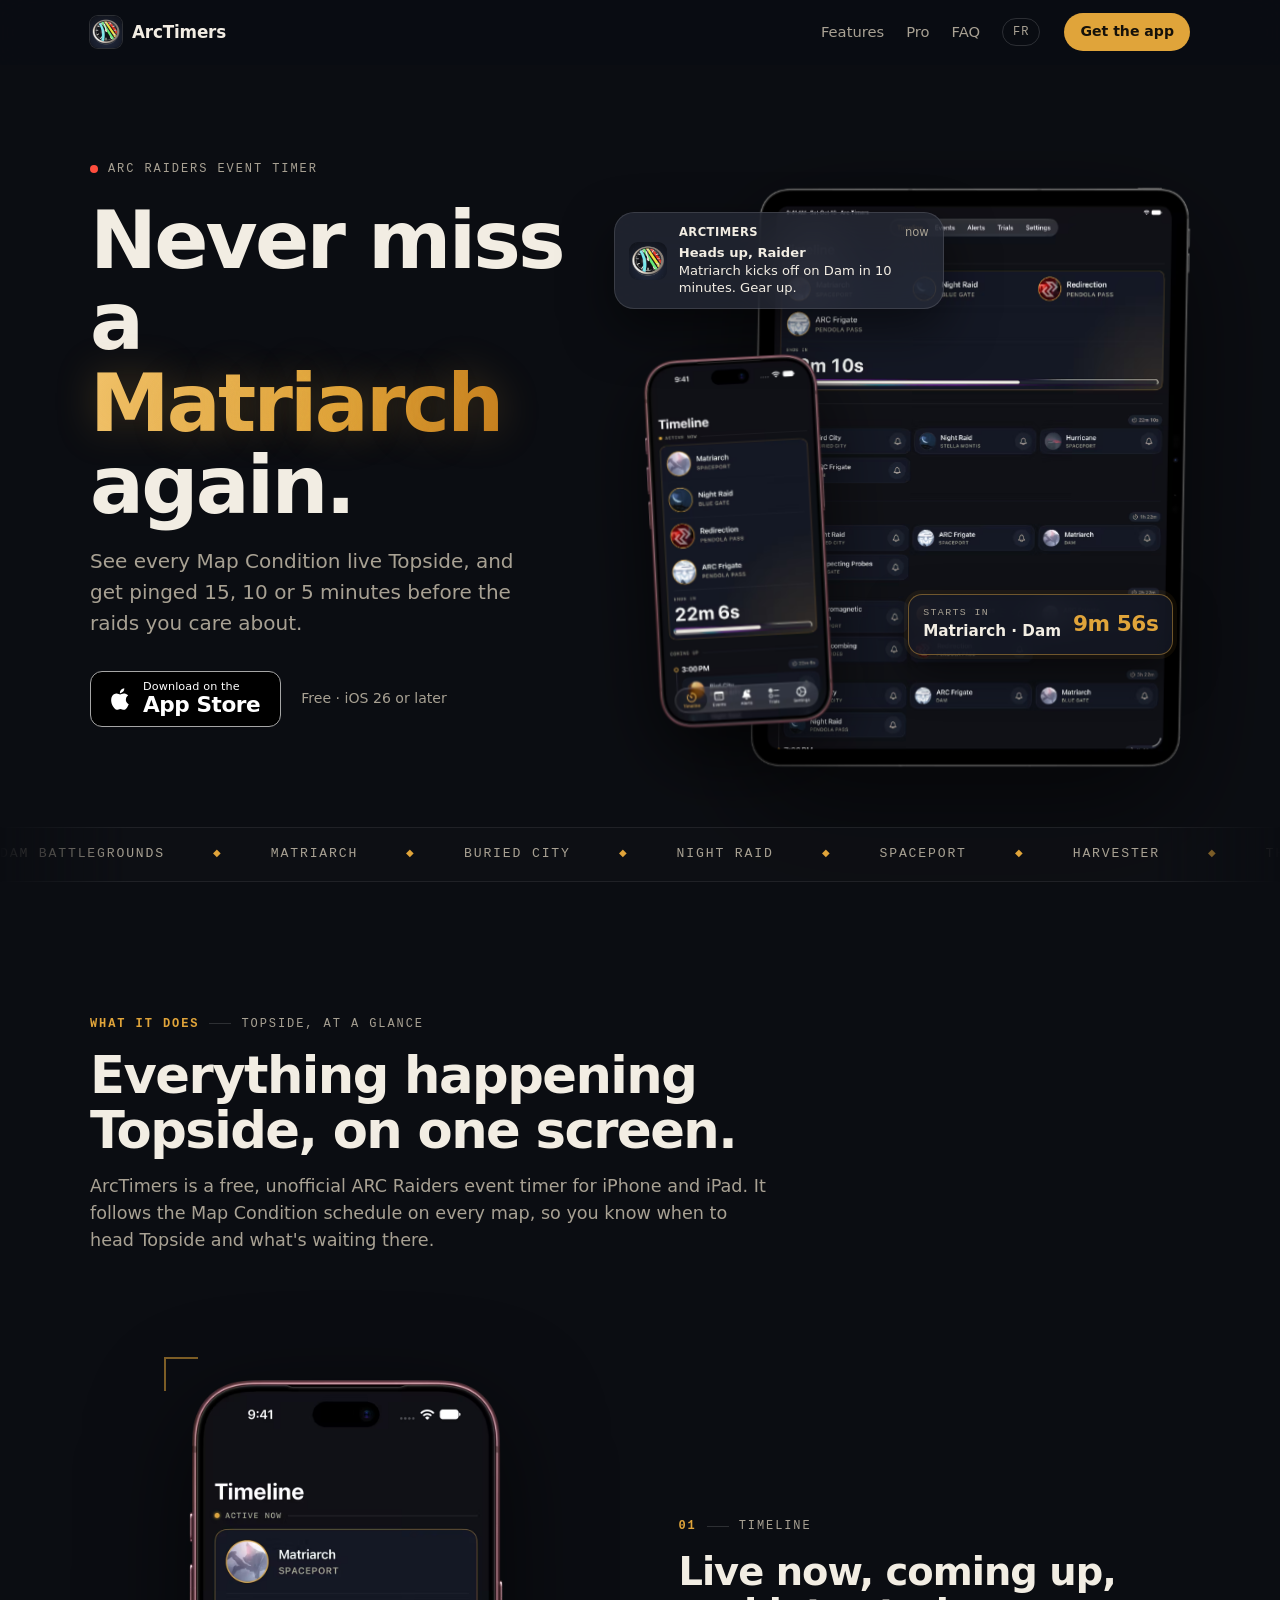
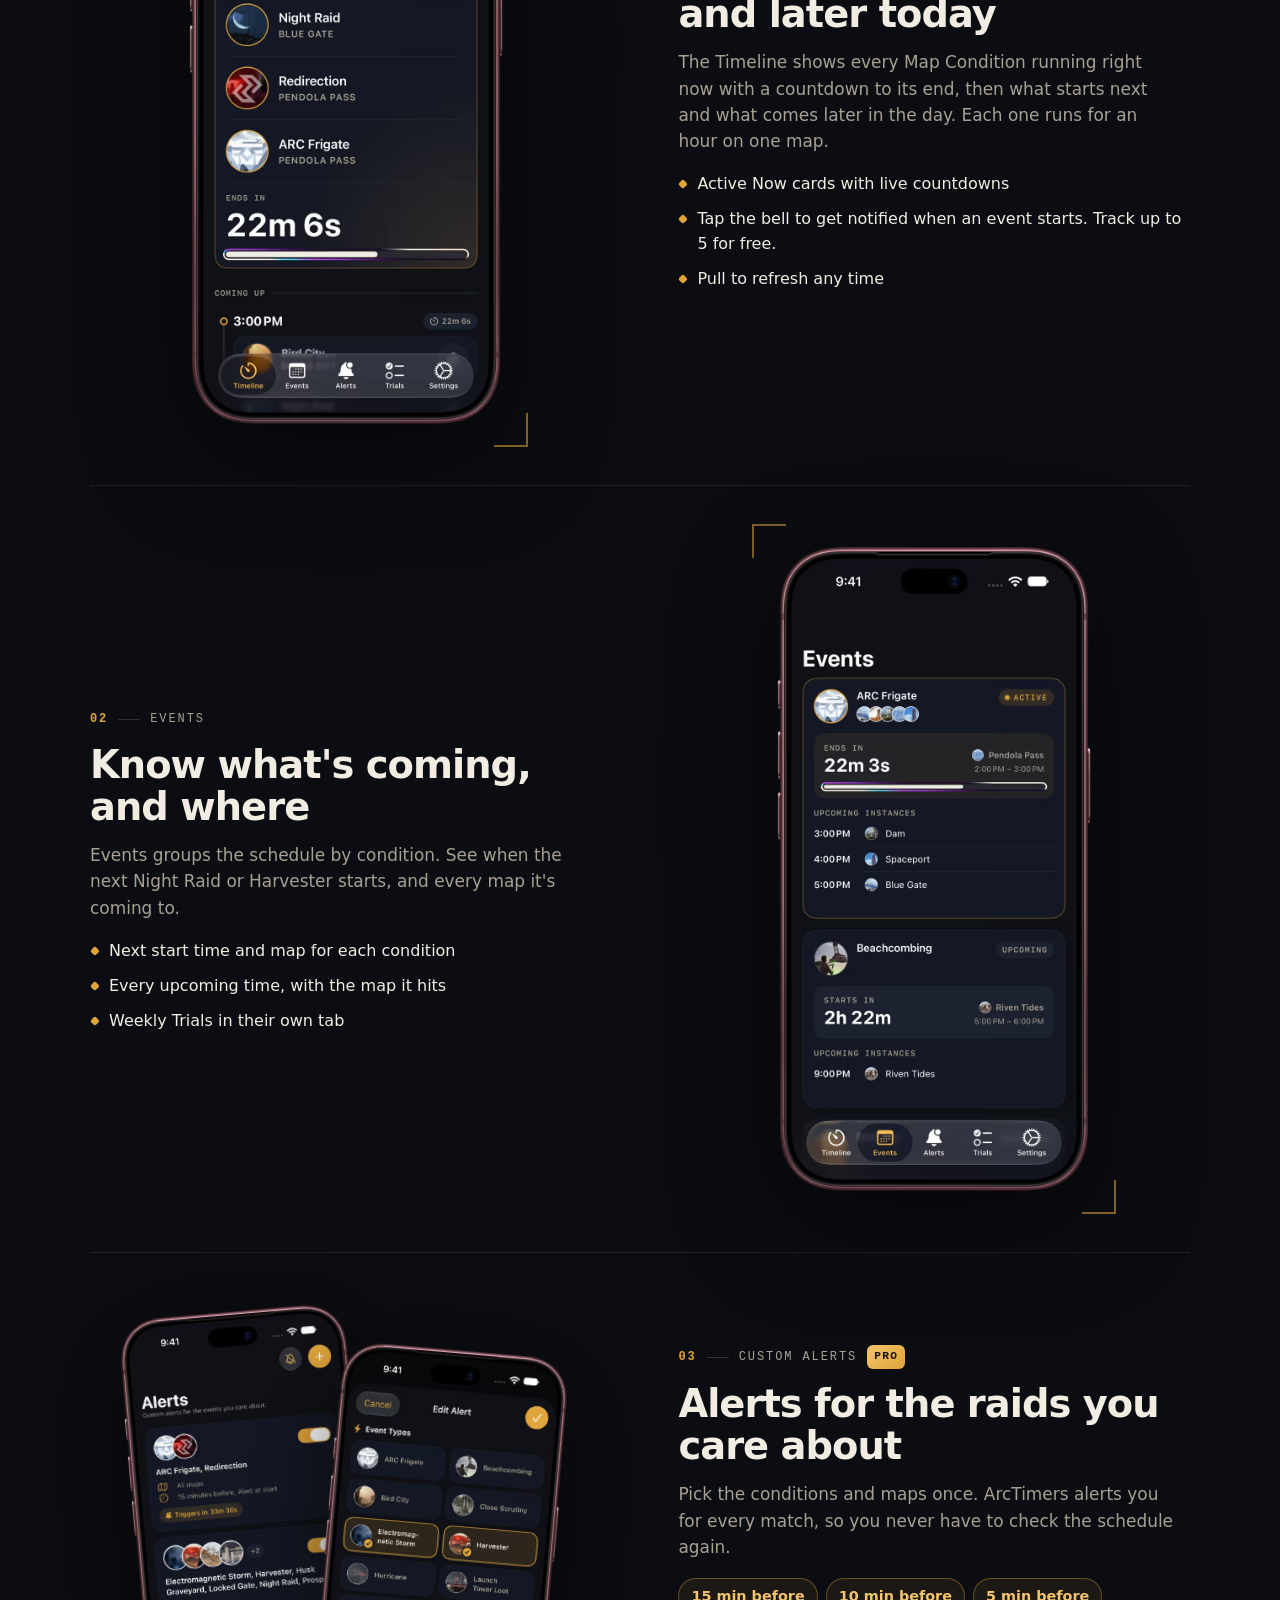
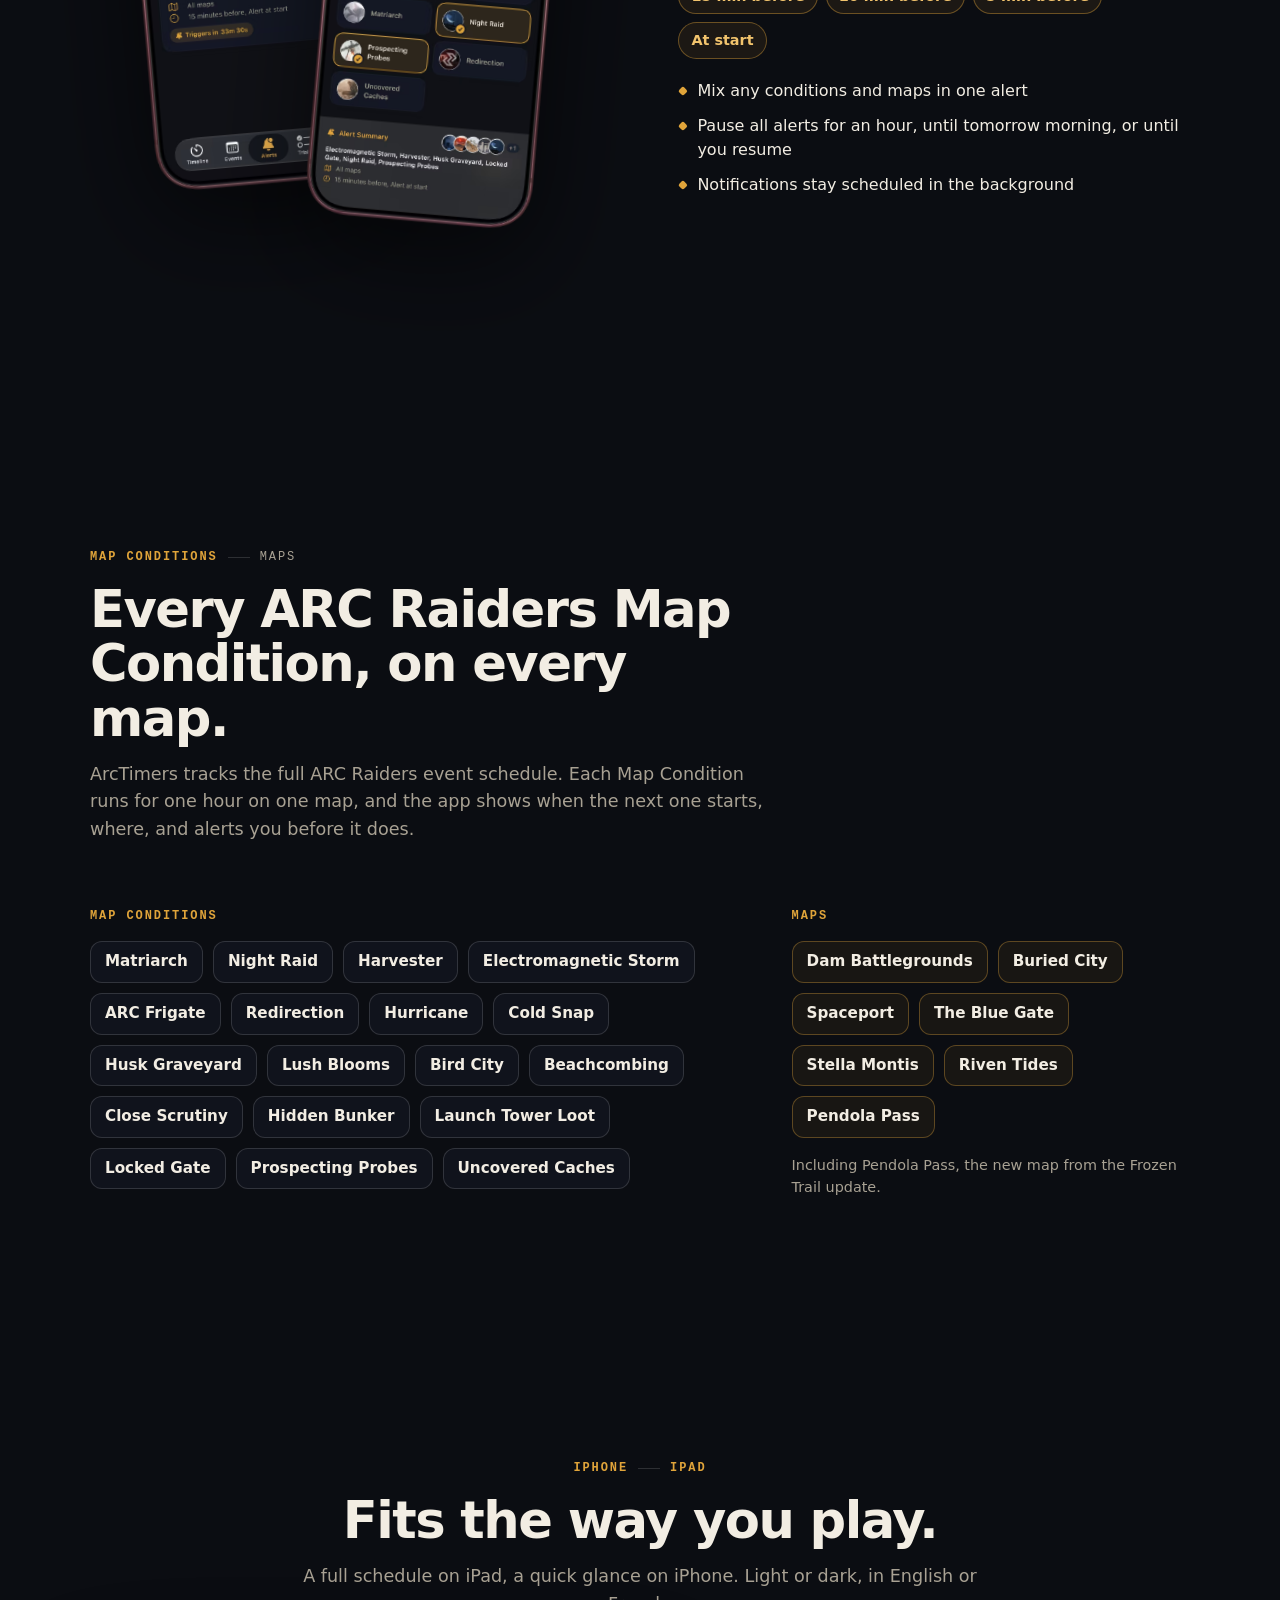
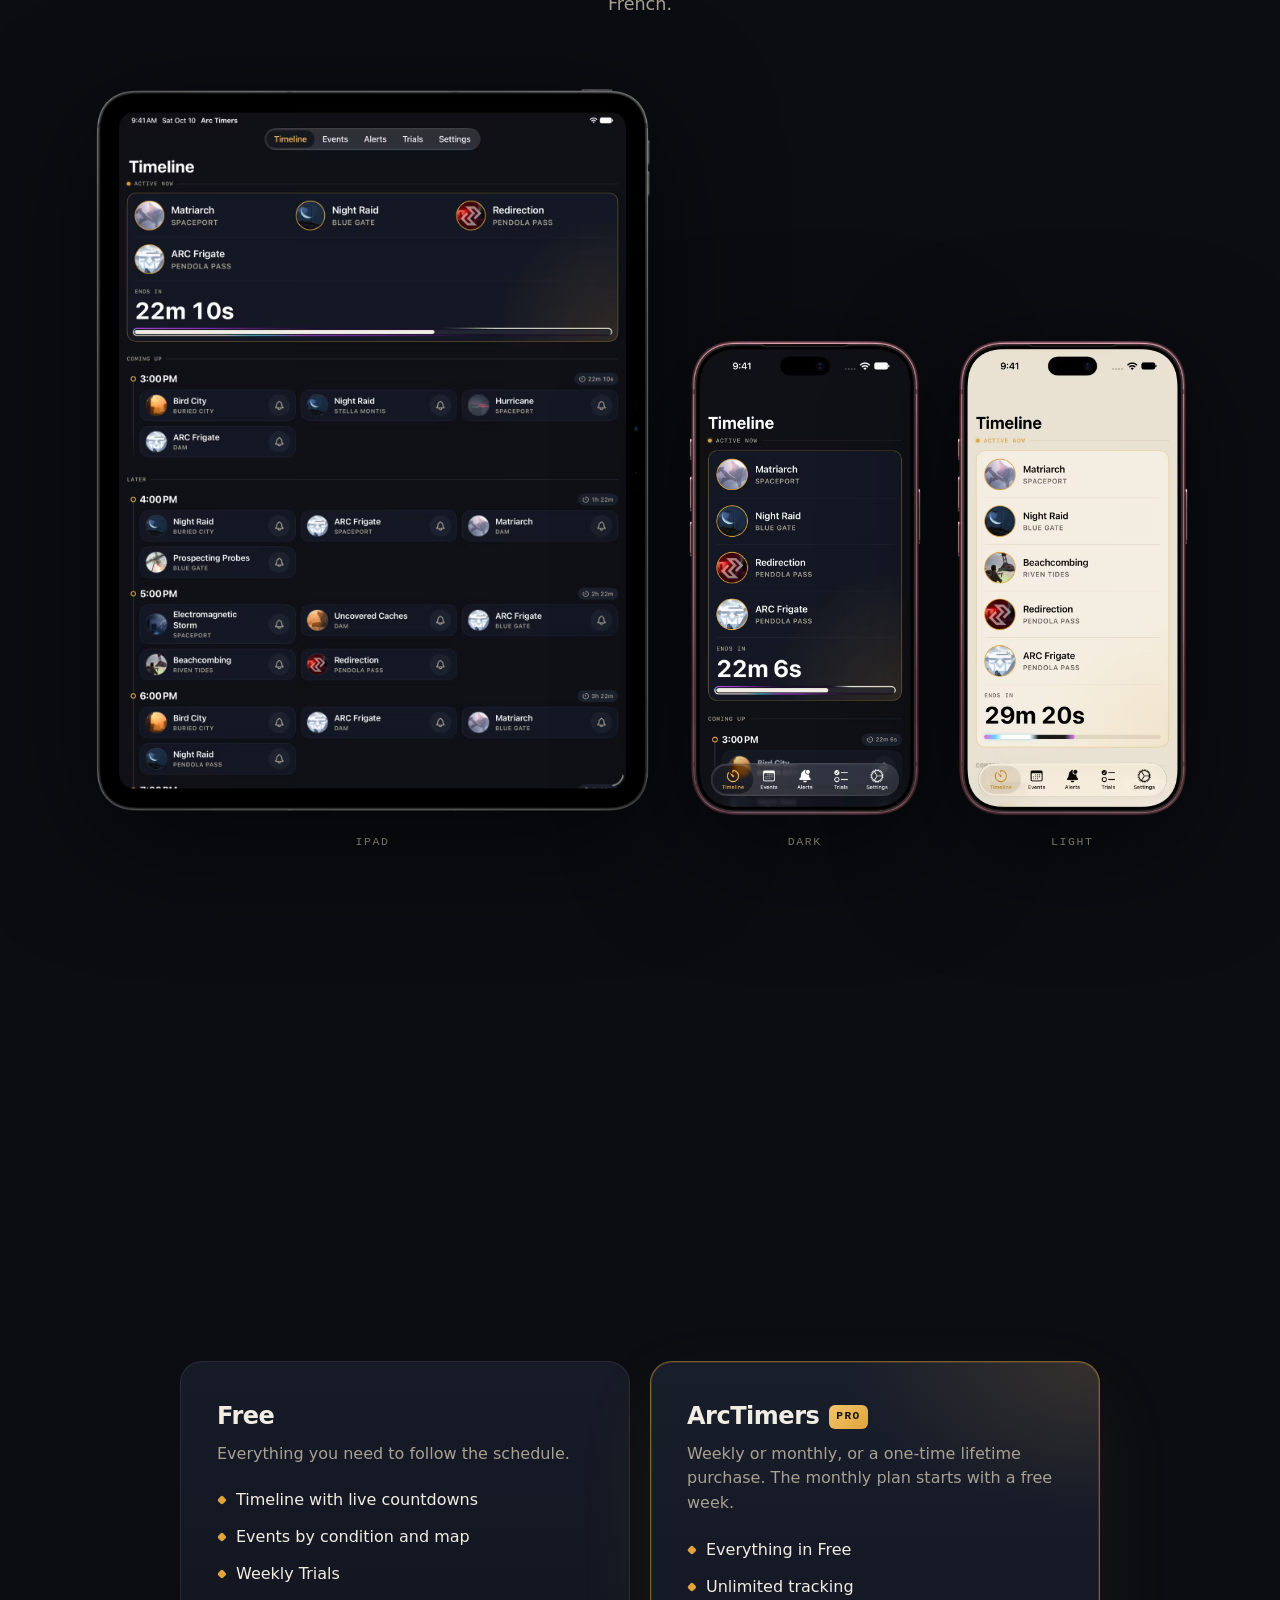
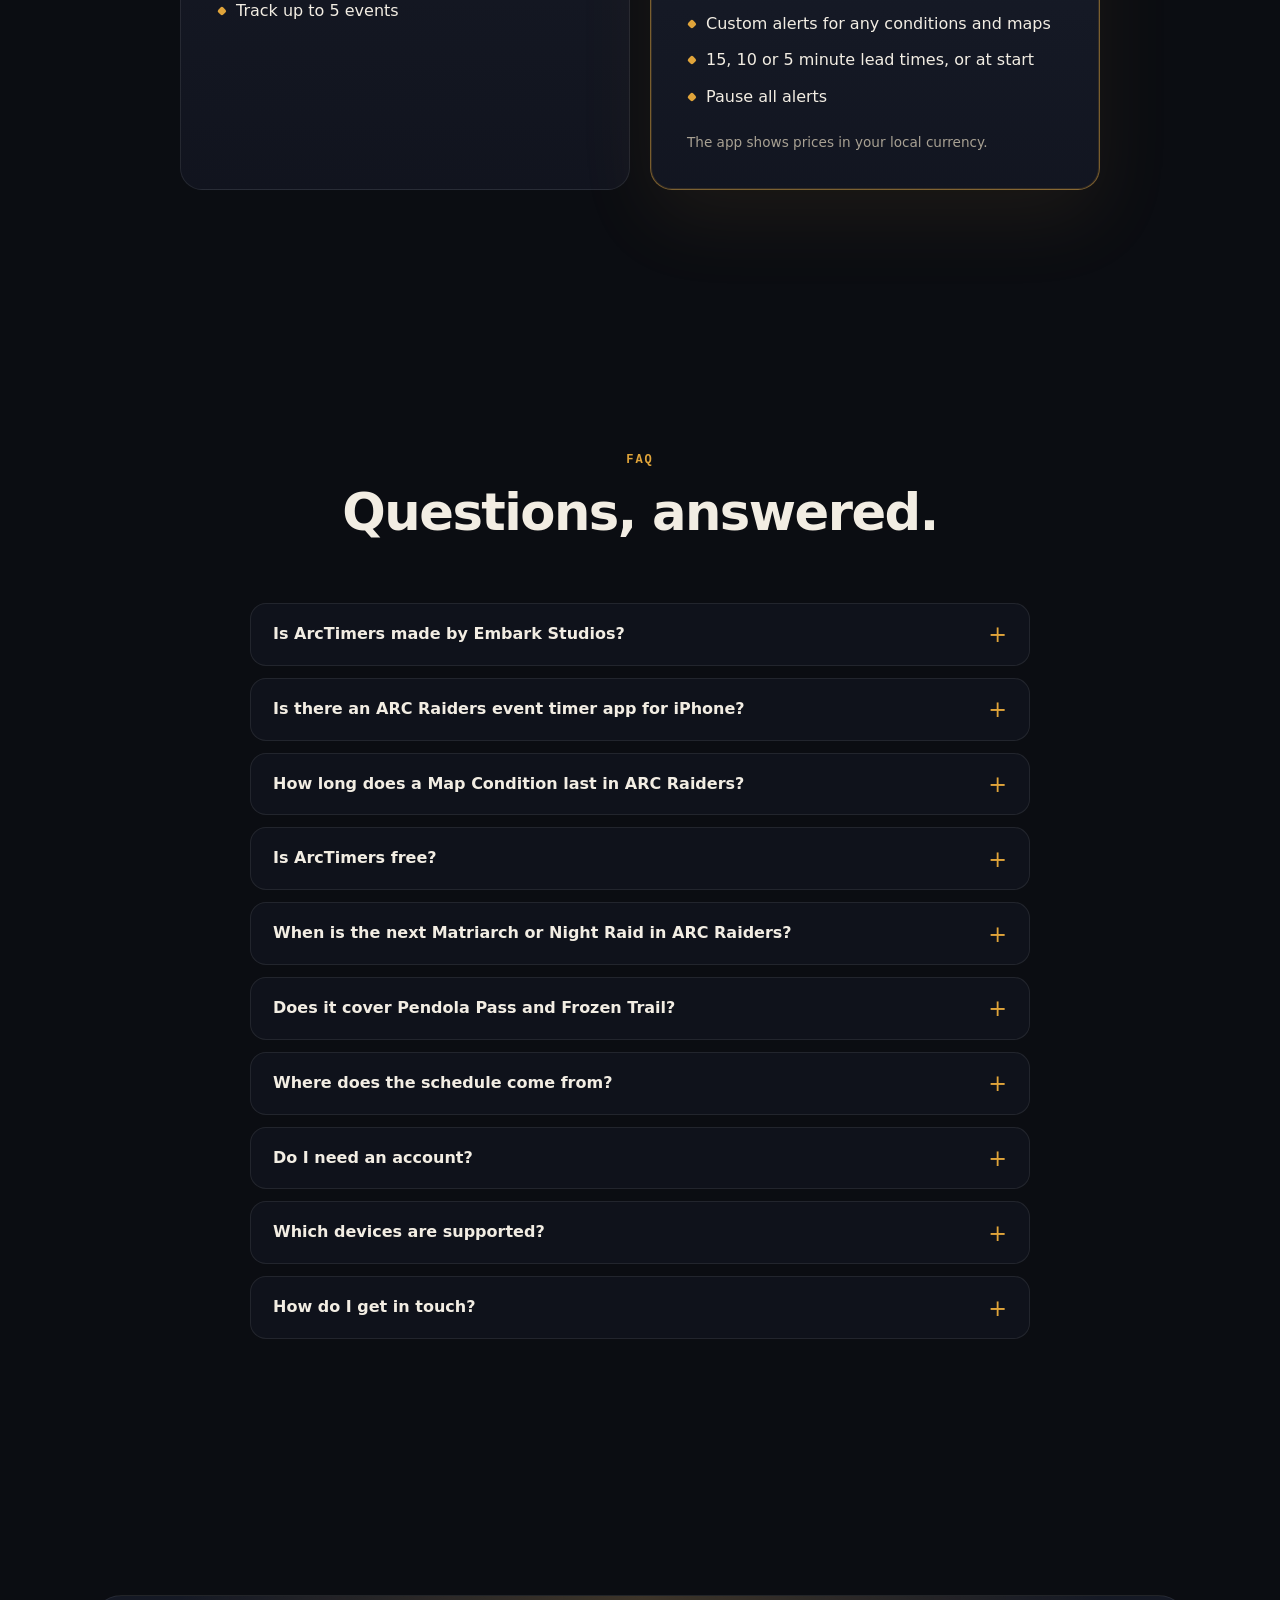
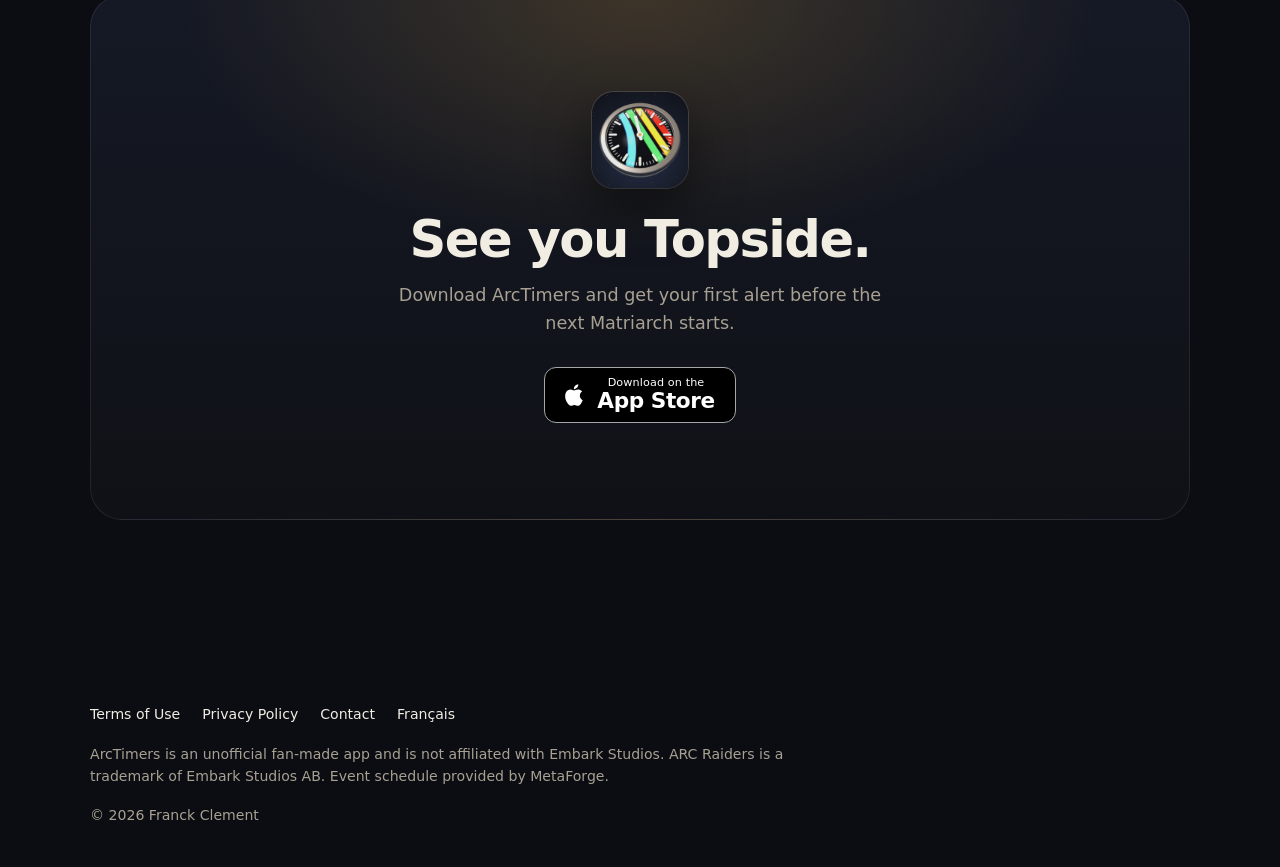
==== commit 2d75be5c: "Update screenshots and share images to the new app UI, and list ARC Frigate and Redirection" ====
--- a/index.html
+++ b/index.html
@@ -256,8 +256,8 @@
 
         <div class="ticker" aria-label="Maps and Map Conditions covered">
             <div class="ticker-track">
-                <span>Dam Battlegrounds</span><span>Matriarch</span><span>Buried City</span><span>Night Raid</span><span>Spaceport</span><span>Harvester</span><span>The Blue Gate</span><span>Electromagnetic Storm</span><span>Stella Montis</span><span>Hurricane</span><span>Riven Tides</span><span>Husk Graveyard</span><span>Pendola Pass</span><span>Lush Blooms</span>
-                <span aria-hidden="true">Dam Battlegrounds</span><span aria-hidden="true">Matriarch</span><span aria-hidden="true">Buried City</span><span aria-hidden="true">Night Raid</span><span aria-hidden="true">Spaceport</span><span aria-hidden="true">Harvester</span><span aria-hidden="true">The Blue Gate</span><span aria-hidden="true">Electromagnetic Storm</span><span aria-hidden="true">Stella Montis</span><span aria-hidden="true">Hurricane</span><span aria-hidden="true">Riven Tides</span><span aria-hidden="true">Husk Graveyard</span><span aria-hidden="true">Pendola Pass</span><span aria-hidden="true">Lush Blooms</span>
+                <span>Dam Battlegrounds</span><span>Matriarch</span><span>Buried City</span><span>Night Raid</span><span>Spaceport</span><span>Harvester</span><span>The Blue Gate</span><span>Electromagnetic Storm</span><span>Stella Montis</span><span>Hurricane</span><span>Riven Tides</span><span>Husk Graveyard</span><span>Pendola Pass</span><span>Lush Blooms</span><span>ARC Frigate</span><span>Redirection</span>
+                <span aria-hidden="true">Dam Battlegrounds</span><span aria-hidden="true">Matriarch</span><span aria-hidden="true">Buried City</span><span aria-hidden="true">Night Raid</span><span aria-hidden="true">Spaceport</span><span aria-hidden="true">Harvester</span><span aria-hidden="true">The Blue Gate</span><span aria-hidden="true">Electromagnetic Storm</span><span aria-hidden="true">Stella Montis</span><span aria-hidden="true">Hurricane</span><span aria-hidden="true">Riven Tides</span><span aria-hidden="true">Husk Graveyard</span><span aria-hidden="true">Pendola Pass</span><span aria-hidden="true">Lush Blooms</span><span aria-hidden="true">ARC Frigate</span><span aria-hidden="true">Redirection</span>
             </div>
         </div>
 
@@ -273,7 +273,7 @@
                     <div class="media reveal">
                         <picture>
                             <source type="image/avif" srcset="assets/img/en-iphone-01-timeline.avif" />
-                            <img class="phone" src="assets/img/en-iphone-01-timeline.png" width="760" height="1554" loading="lazy" decoding="async" alt="ArcTimers Timeline for ARC Raiders on iPhone: Night Raid, Husk Graveyard and Lush Blooms active now with countdowns, and the conditions coming up at 8 PM." />
+                            <img class="phone" src="assets/img/en-iphone-01-timeline.png" width="760" height="1554" loading="lazy" decoding="async" alt="ArcTimers Timeline for ARC Raiders on iPhone: Matriarch, Night Raid, Redirection and ARC Frigate active now with 22 minutes left, and the conditions coming up at 3 PM." />
                         </picture>
                     </div>
                     <div class="copy reveal">
@@ -292,7 +292,7 @@
                     <div class="media reveal">
                         <picture>
                             <source type="image/avif" srcset="assets/img/en-iphone-02-events.avif" />
-                            <img class="phone" src="assets/img/en-iphone-02-events.png" width="760" height="1554" loading="lazy" decoding="async" alt="The Events tab: Beachcombing starts in 13 minutes on Riven Tides, with its upcoming times listed below." />
+                            <img class="phone" src="assets/img/en-iphone-02-events.png" width="760" height="1554" loading="lazy" decoding="async" alt="The Events tab: ARC Frigate is active on Pendola Pass with 22 minutes left, with its upcoming times on Dam, Spaceport and Blue Gate listed below." />
                         </picture>
                     </div>
                     <div class="copy reveal">
@@ -312,11 +312,11 @@
                         <div class="duo">
                             <picture>
                                 <source type="image/avif" srcset="assets/img/en-iphone-03-alerts.avif" />
-                                <img class="phone" src="assets/img/en-iphone-03-alerts.png" width="760" height="1554" loading="lazy" decoding="async" alt="The Alerts tab with two custom alerts, one for Bird City on Buried City and one for several conditions on all maps." />
+                                <img class="phone" src="assets/img/en-iphone-03-alerts.png" width="760" height="1554" loading="lazy" decoding="async" alt="The Alerts tab with two custom alerts, one for ARC Frigate and Redirection and one for several other conditions, both on all maps." />
                             </picture>
                             <picture>
                                 <source type="image/avif" srcset="assets/img/en-iphone-04-alert-editor.avif" />
-                                <img class="phone" src="assets/img/en-iphone-04-alert-editor.png" width="760" height="1554" loading="lazy" decoding="async" alt="Editing a custom alert: event types such as Harvester, Locked Gate and Night Raid are selected." />
+                                <img class="phone" src="assets/img/en-iphone-04-alert-editor.png" width="760" height="1554" loading="lazy" decoding="async" alt="Editing an alert: event types such as Electromagnetic Storm, Harvester, Night Raid and Prospecting Probes are selected." />
                             </picture>
                         </div>
                     </div>
@@ -352,6 +352,8 @@
                             <li>Night Raid</li>
                             <li>Harvester</li>
                             <li>Electromagnetic Storm</li>
+                            <li>ARC Frigate</li>
+                            <li>Redirection</li>
                             <li>Hurricane</li>
                             <li>Cold Snap</li>
                             <li>Husk Graveyard</li>
@@ -394,7 +396,7 @@
                     <figure>
                         <picture>
                             <source type="image/avif" srcset="assets/img/en-ipad-01-timeline.avif" />
-                            <img src="assets/img/en-ipad-01-timeline.png" width="1400" height="1826" loading="lazy" decoding="async" alt="ArcTimers on iPad, the ARC Raiders event schedule, showing three active conditions and the schedule for the next eight hours." />
+                            <img src="assets/img/en-ipad-01-timeline.png" width="1400" height="1826" loading="lazy" decoding="async" alt="ArcTimers on iPad, the ARC Raiders event schedule, showing four active conditions and the schedule for the hours ahead." />
                         </picture>
                         <figcaption>iPad</figcaption>
                     </figure>
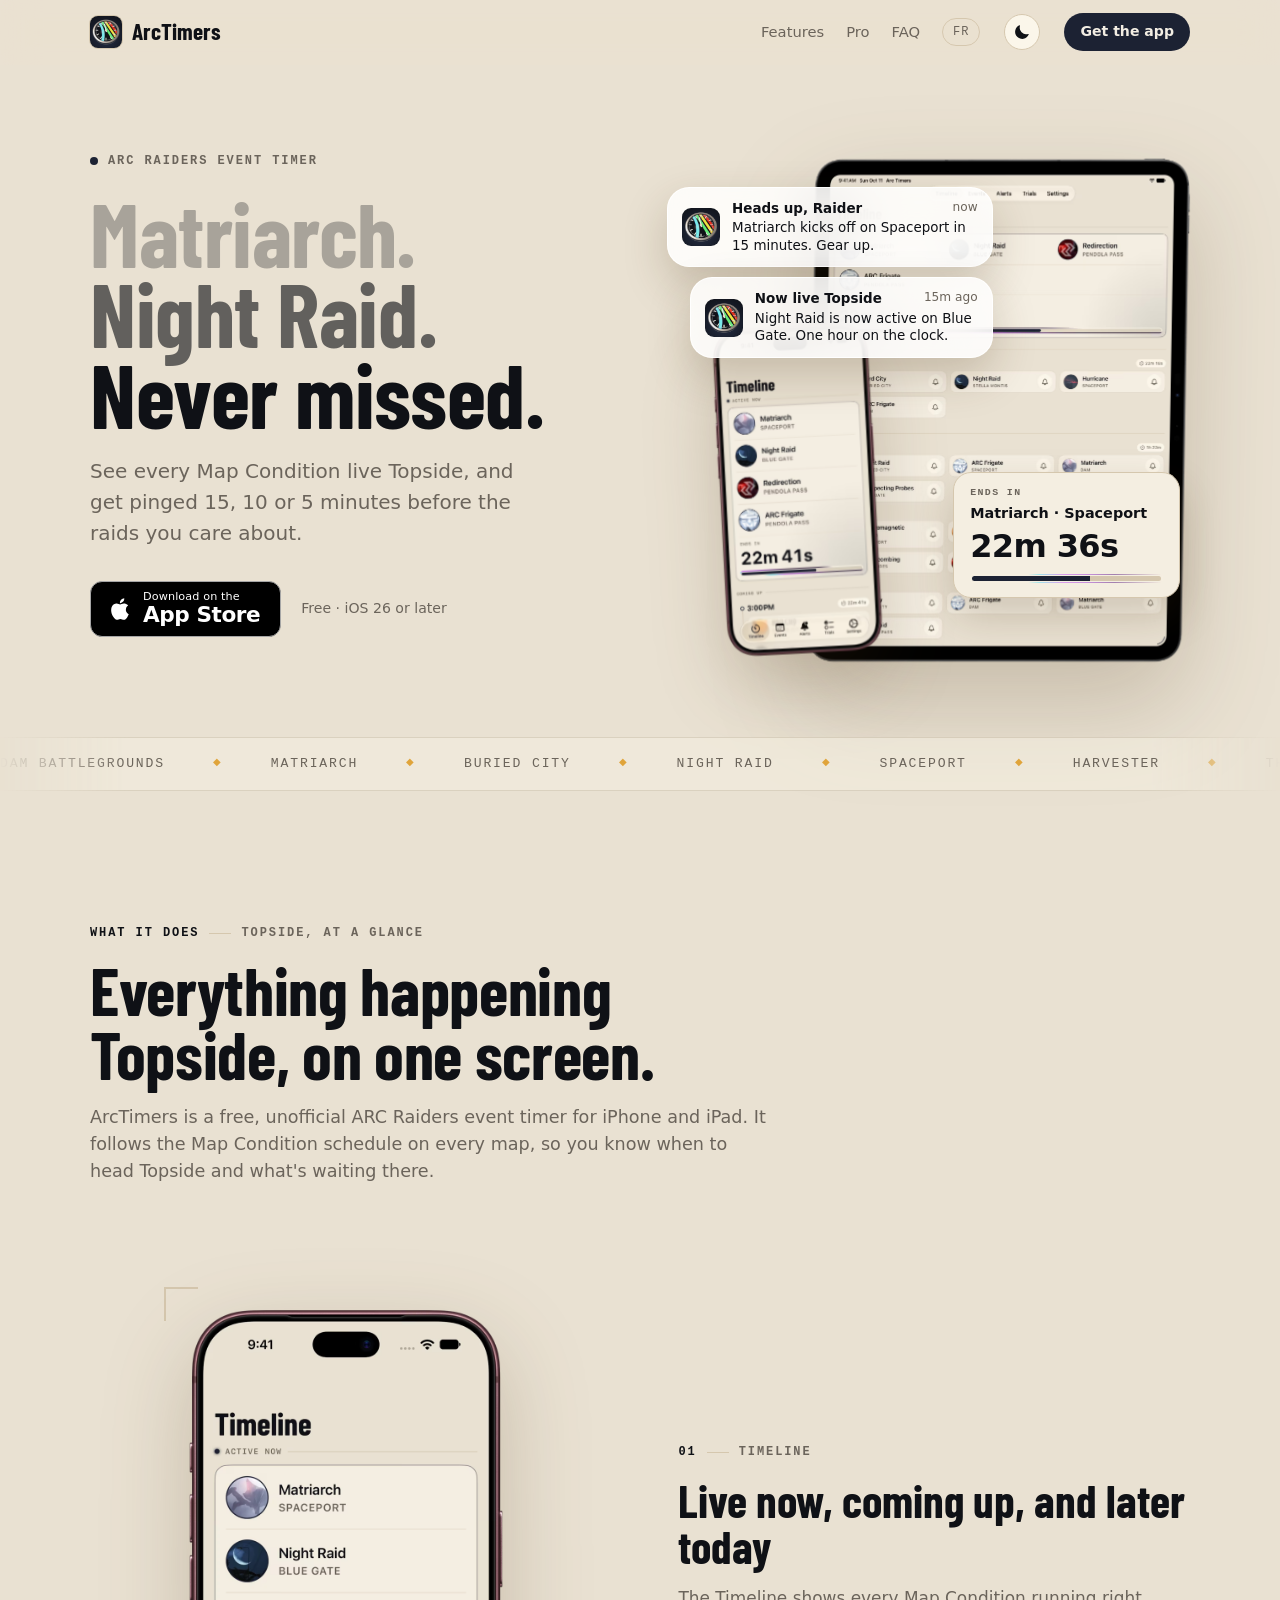
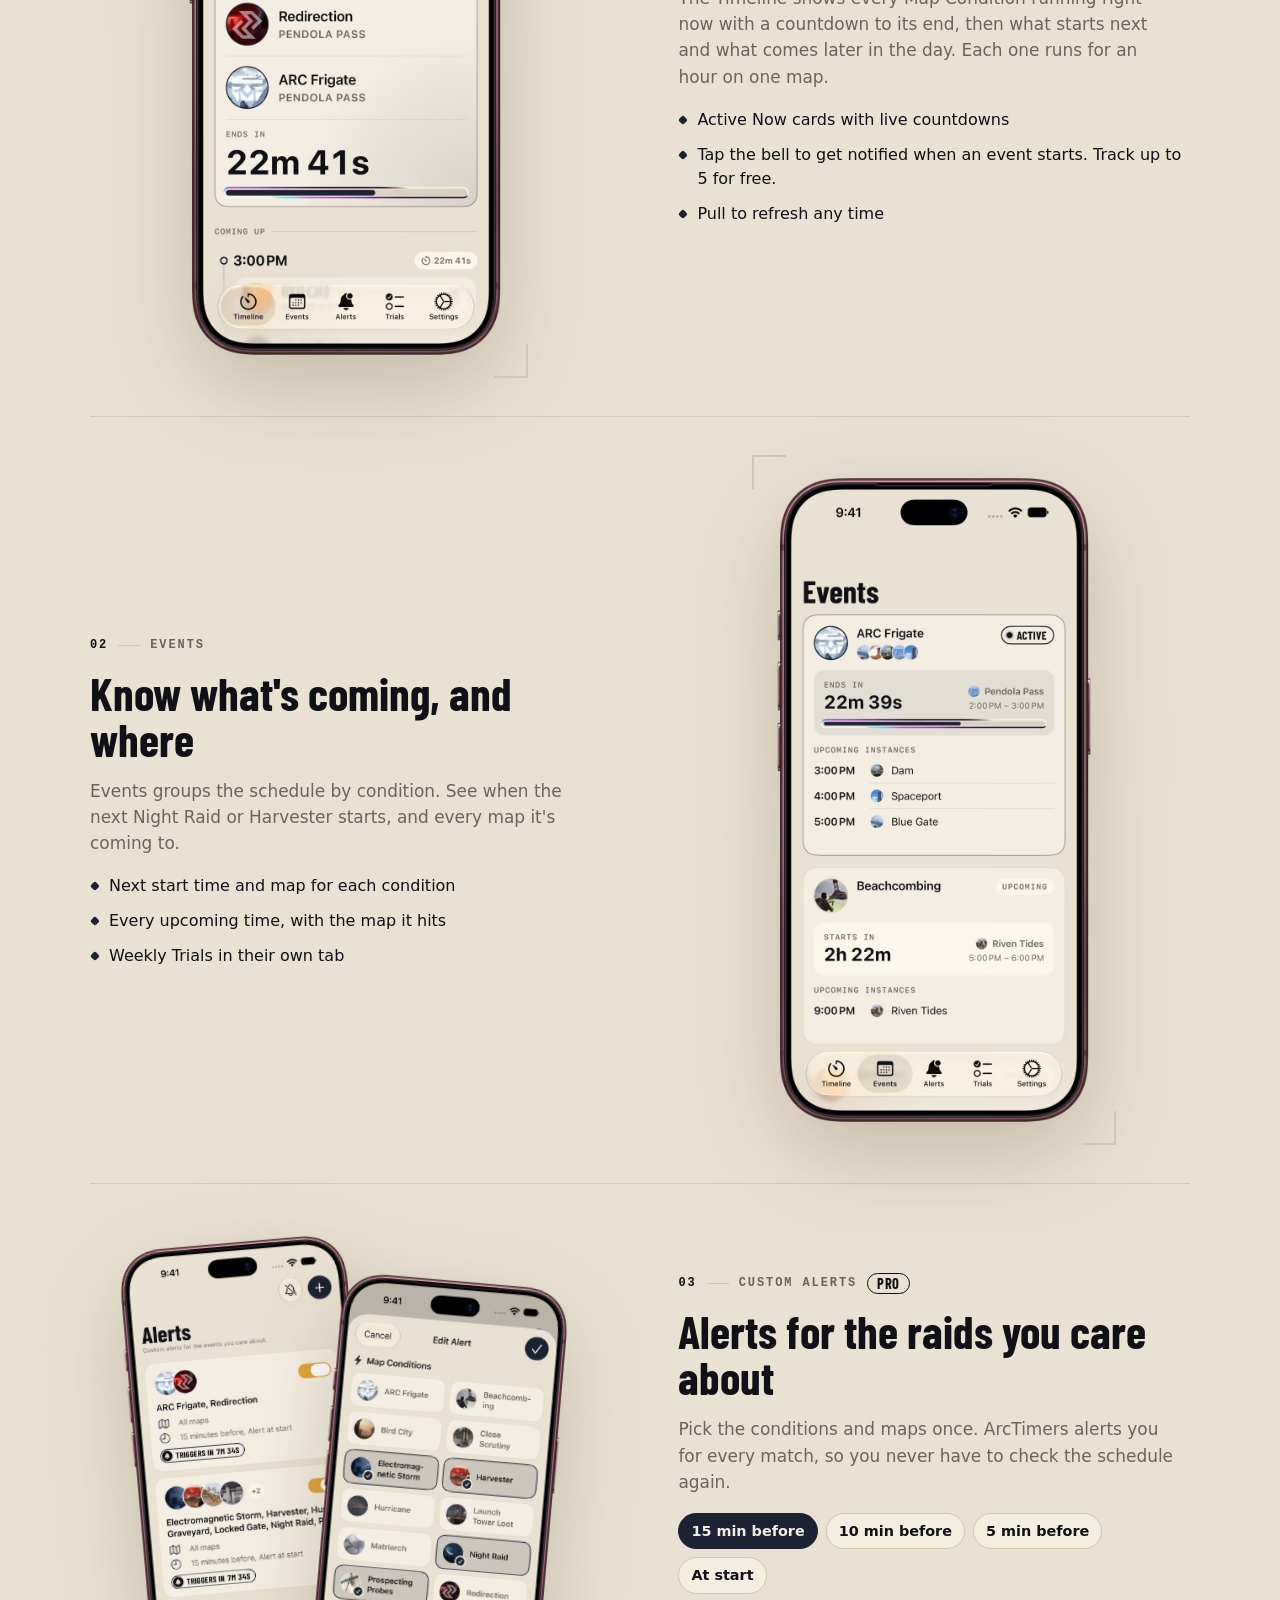
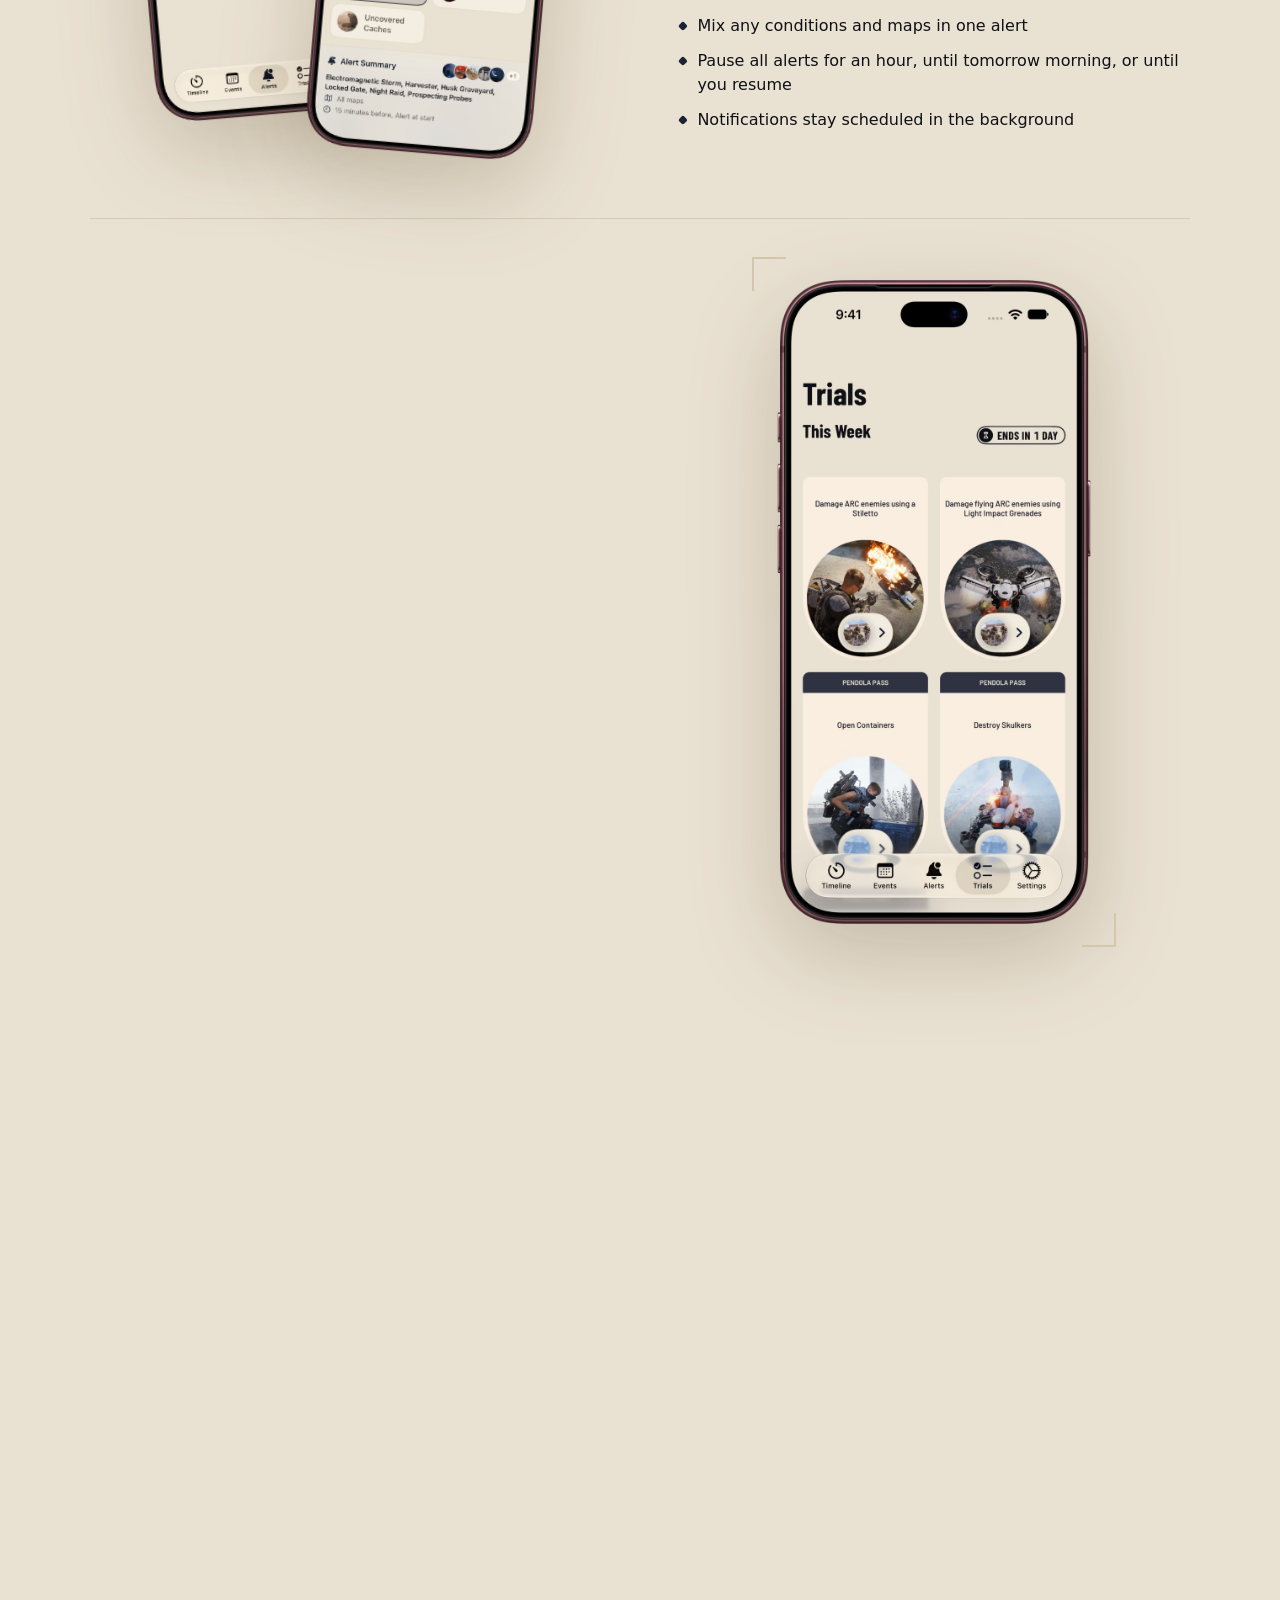
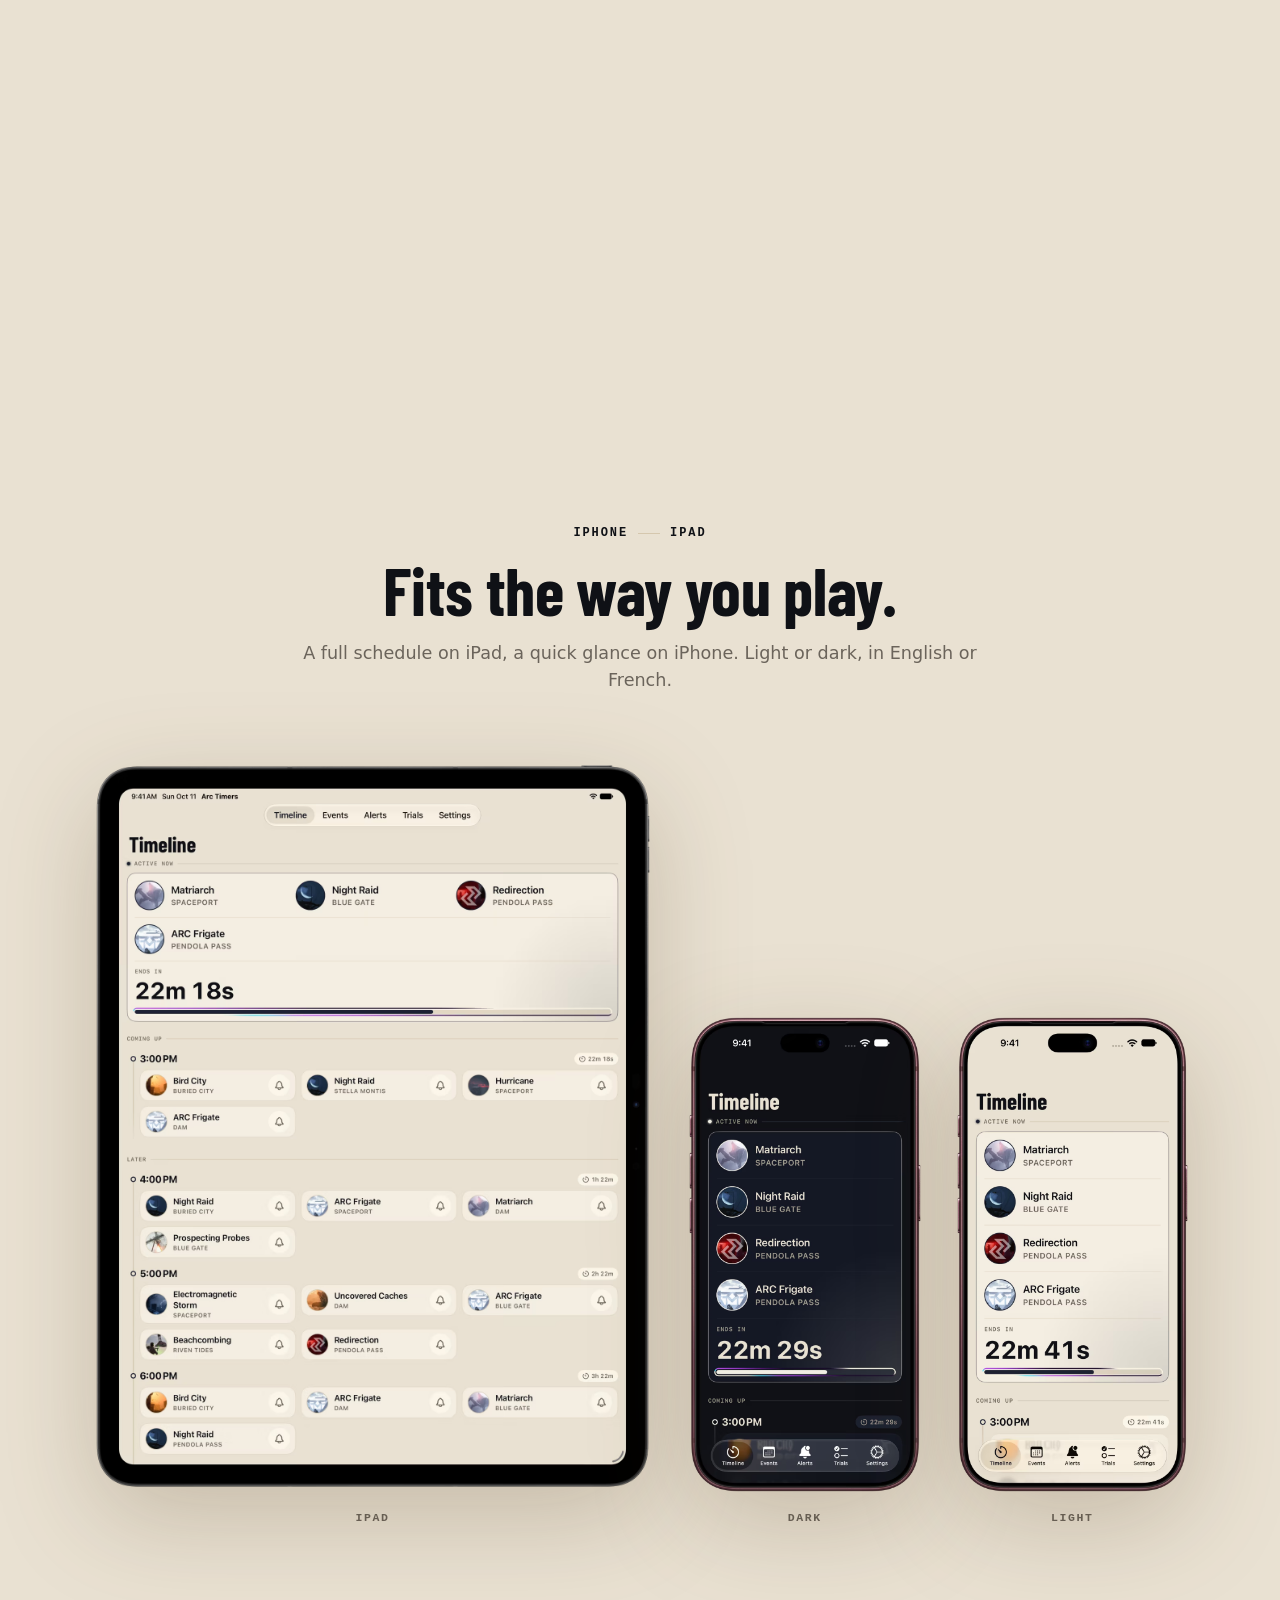
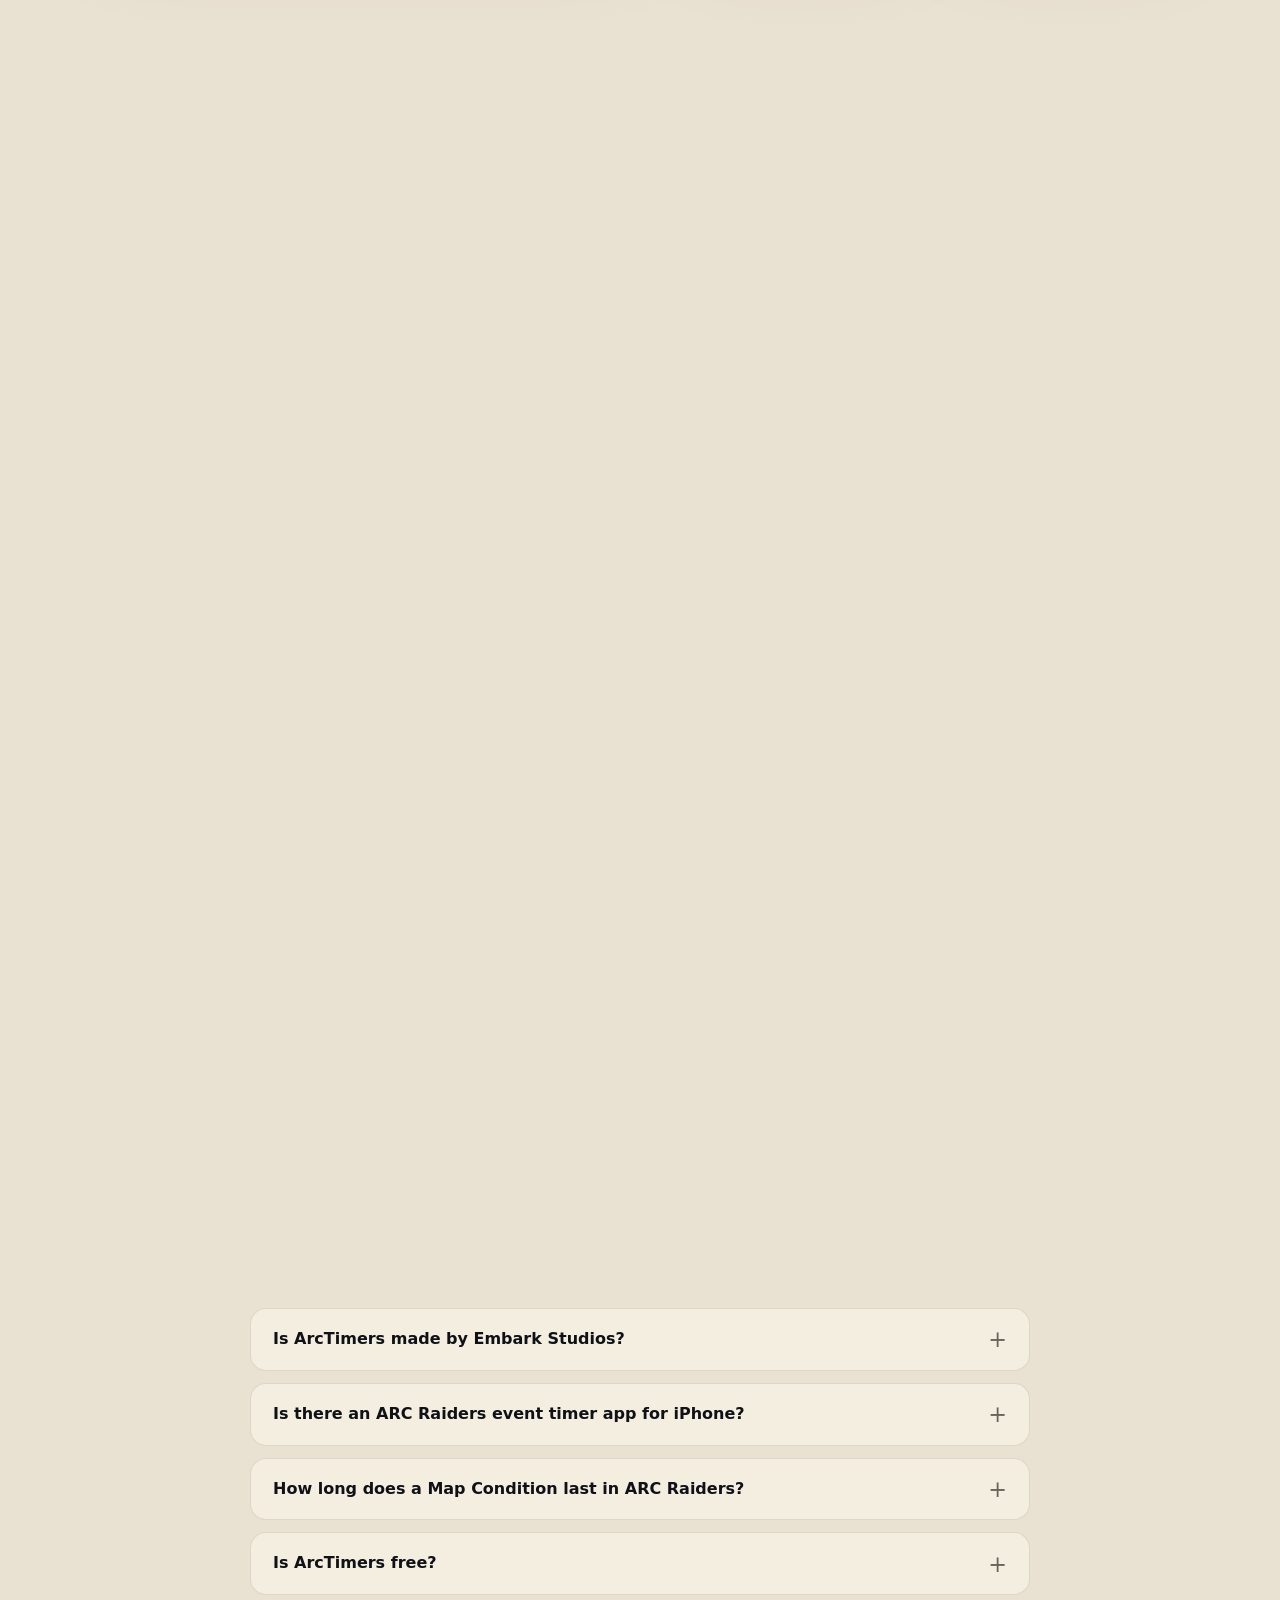
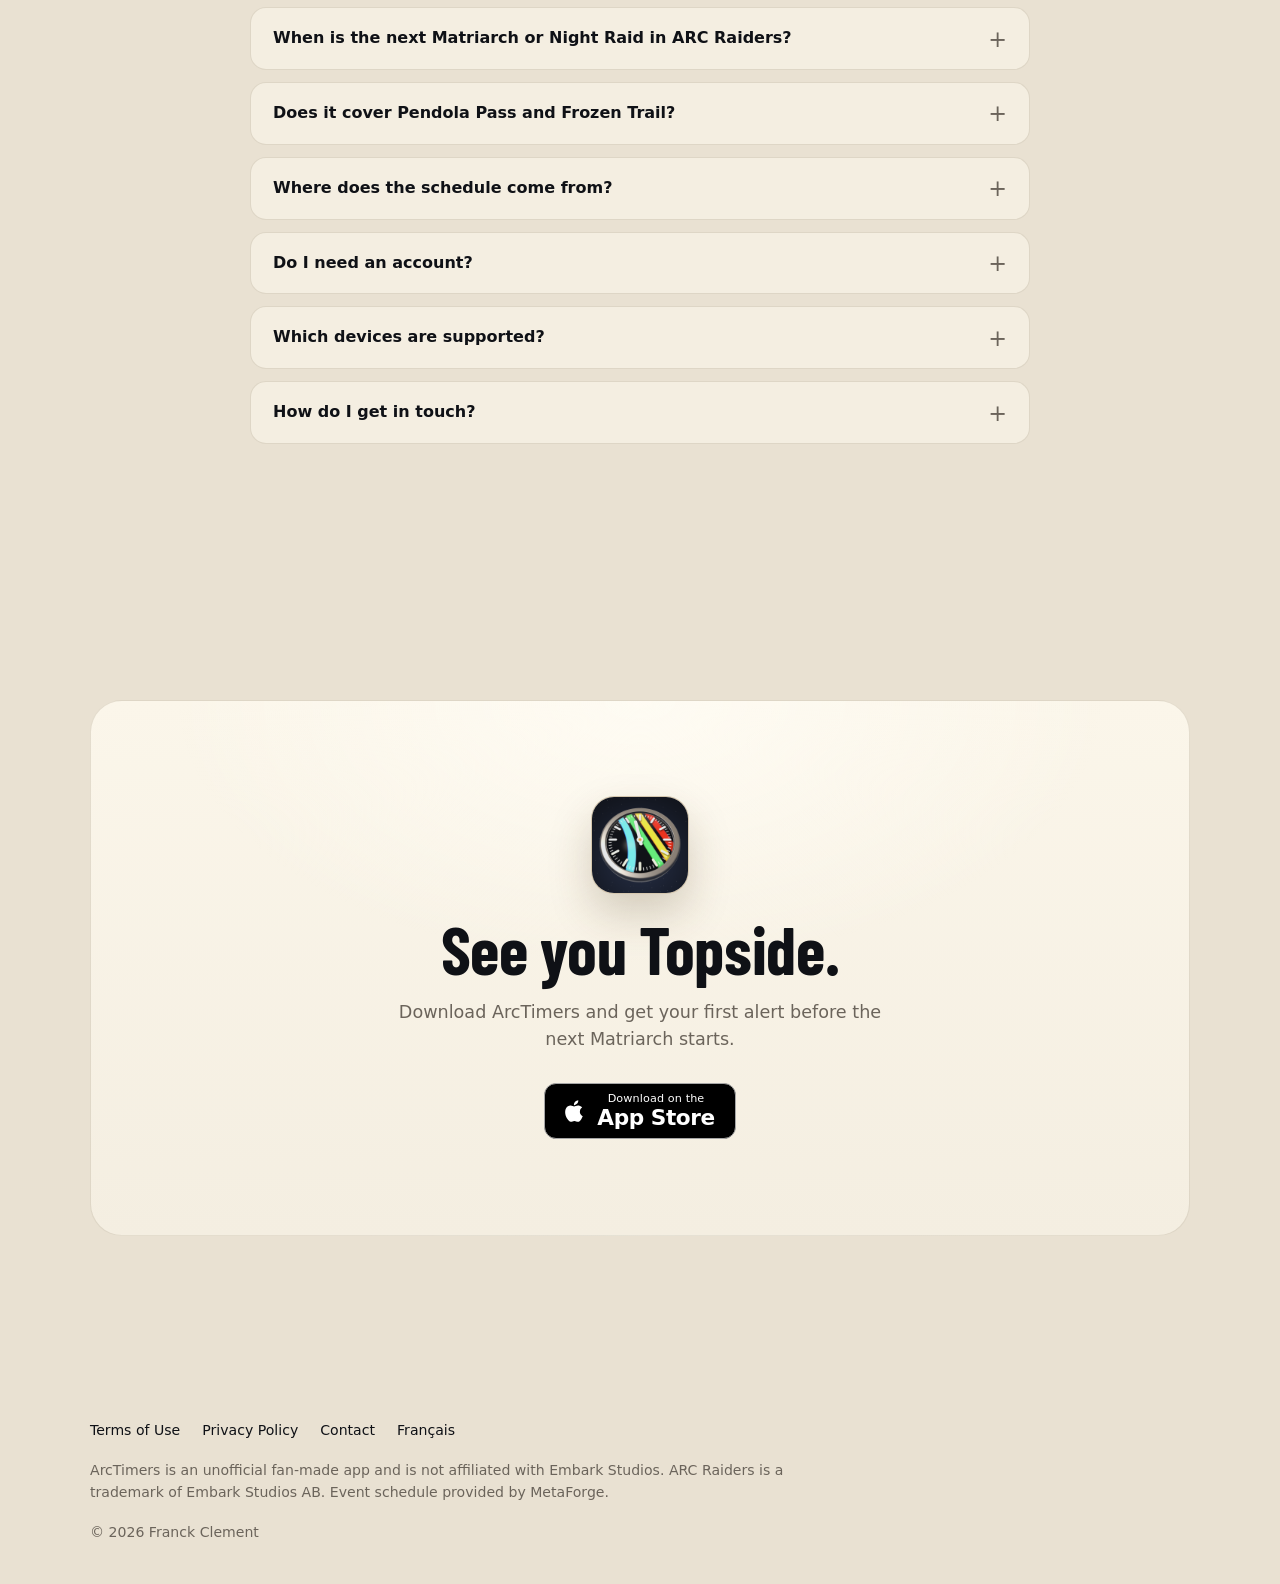
==== commit a4b8c1a0: "Restyle the site after the app's new look, with light and dark themes and a toggle Retake every scre" ====
--- a/index.html
+++ b/index.html
@@ -3,7 +3,9 @@
 <head>
     <meta charset="UTF-8" />
     <meta name="viewport" content="width=device-width, initial-scale=1, viewport-fit=cover" />
-    <meta name="theme-color" content="#0b0d12" />
+    <meta name="theme-color" content="#e9e1d2" media="(prefers-color-scheme: light)" />
+    <meta name="theme-color" content="#0f1116" media="(prefers-color-scheme: dark)" />
+    <script>try { const t = localStorage.getItem("theme"); if (t === "light" || t === "dark") document.documentElement.dataset.theme = t; } catch (e) {}</script>
     <title>ARC Raiders Event Timer &amp; Map Condition Alerts | ArcTimers</title>
     <meta name="description" content="Live ARC Raiders event timer for iPhone and iPad. See every Map Condition, like Matriarch and Night Raid, on every map, and get alerts before they start." />
     <link rel="canonical" href="https://arctimers.com/" />
@@ -22,6 +24,7 @@
     <meta name="twitter:card" content="summary_large_image" />
     <link rel="icon" type="image/png" href="assets/img/favicon.png" />
     <link rel="apple-touch-icon" href="assets/img/apple-touch-icon.png" />
+    <link rel="preload" href="assets/fonts/BarlowCondensed-Bold.ttf" as="font" type="font/ttf" crossorigin />
     <link rel="stylesheet" href="assets/site.css" />
     <script type="application/ld+json">
 {
@@ -50,7 +53,7 @@
                 "@id": "https://arctimers.com/#app"
             },
             "primaryImageOfPage": "https://arctimers.com/assets/img/og-en.jpg",
-            "dateModified": "2026-10-05"
+            "dateModified": "2026-10-12"
         },
         {
             "@type": "MobileApplication",
@@ -210,7 +213,8 @@
                 <a href="#faq">FAQ</a>
                 <a class="lang" href="fr/" hreflang="fr" lang="fr">FR</a>
             </nav>
-            <a class="btn btn-gold" href="https://apps.apple.com/app/apple-store/id6758253513?pt=120827598&amp;ct=website-header&amp;mt=8">Get the app</a>
+            <button class="theme-toggle" type="button" aria-label="Switch to dark mode" data-label-dark="Switch to dark mode" data-label-light="Switch to light mode"><svg class="sun" viewBox="0 0 24 24" fill="none" stroke="currentColor" stroke-width="2" stroke-linecap="round" aria-hidden="true"><circle cx="12" cy="12" r="4.2"/><path d="M12 2.5v2.2M12 19.3v2.2M2.5 12h2.2M19.3 12h2.2M5.3 5.3l1.6 1.6M17.1 17.1l1.6 1.6M5.3 18.7l1.6-1.6M17.1 6.9l1.6-1.6"/></svg><svg class="moon" viewBox="0 0 24 24" fill="currentColor" aria-hidden="true"><path d="M20.2 14.6A8.6 8.6 0 0 1 9.4 3.8a.6.6 0 0 0-.8-.7A9.4 9.4 0 1 0 20.9 15.4a.6.6 0 0 0-.7-.8z"/></svg></button>
+            <a class="btn btn-accent" href="https://apps.apple.com/app/apple-store/id6758253513?pt=120827598&amp;ct=website-header&amp;mt=8">Get the app</a>
         </div>
     </header>
 
@@ -218,7 +222,7 @@
         <section class="hero">
             <div class="wrap">
                 <div class="copy">
-                    <h1><span class="kicker"><span class="live-dot" aria-hidden="true"></span>ARC Raiders event timer</span> Never miss a <span class="gold">Matriarch</span> again.</h1>
+                    <h1><span class="kicker"><span class="live-dot" aria-hidden="true"></span>ARC Raiders event timer</span> <span class="line l1">Matriarch.</span> <span class="line l2">Night Raid.</span> <span class="line">Never missed.</span></h1>
                     <p class="lede">See every Map Condition live Topside, and get pinged 15, 10 or 5 minutes before the raids you care about.</p>
                     <div class="cta-row">
                         <a class="appstore" href="https://apps.apple.com/app/apple-store/id6758253513?pt=120827598&amp;ct=website-hero&amp;mt=8" aria-label="Download ArcTimers on the App Store">
@@ -231,24 +235,34 @@
 
                 <div class="stage" aria-hidden="true">
                     <picture>
-                        <source type="image/avif" srcset="assets/img/en-ipad-01-timeline.avif" />
-                        <img class="ipad" src="assets/img/en-ipad-01-timeline.png" width="1400" height="1826" alt="ArcTimers on iPad showing the live ARC Raiders Map Condition schedule." fetchpriority="high" />
+                        <source type="image/avif" media="(prefers-color-scheme: dark)" srcset="assets/img/en-ipad-01-timeline.avif" data-scheme="dark" />
+                        <source type="image/png" media="(prefers-color-scheme: dark)" srcset="assets/img/en-ipad-01-timeline.png" data-scheme="dark" />
+                        <source type="image/avif" srcset="assets/img/en-ipad-01-timeline-light.avif" />
+                        <img class="ipad" src="assets/img/en-ipad-01-timeline-light.png" width="1400" height="1826" alt="ArcTimers on iPad showing the live ARC Raiders Map Condition schedule." fetchpriority="high" />
                     </picture>
                     <picture>
-                        <source type="image/avif" srcset="assets/img/en-iphone-01-timeline.avif" />
-                        <img class="iphone" src="assets/img/en-iphone-01-timeline.png" width="760" height="1554" alt="ArcTimers on iPhone showing the ARC Raiders events active now with countdowns." fetchpriority="high" />
+                        <source type="image/avif" media="(prefers-color-scheme: dark)" srcset="assets/img/en-iphone-01-timeline.avif" data-scheme="dark" />
+                        <source type="image/png" media="(prefers-color-scheme: dark)" srcset="assets/img/en-iphone-01-timeline.png" data-scheme="dark" />
+                        <source type="image/avif" srcset="assets/img/en-iphone-01-timeline-light.avif" />
+                        <img class="iphone" src="assets/img/en-iphone-01-timeline-light.png" width="760" height="1554" alt="ArcTimers on iPhone showing the ARC Raiders events active now with countdowns." fetchpriority="high" />
                     </picture>
-                    <div class="notif float">
-                        <img src="assets/img/icon.png" alt="ArcTimers app icon" width="38" height="38" />
-                        <div class="top"><b>ArcTimers</b><span>now</span></div>
-                        <p><strong>Heads up, Raider</strong>Matriarch kicks off on Dam in 10 minutes. Gear up.</p>
+                    <div class="notifs float">
+                        <div class="notif">
+                            <img src="assets/img/icon.png" alt="" width="38" height="38" />
+                            <div class="top"><b>Heads up, Raider</b><span>now</span></div>
+                            <p>Matriarch kicks off on Spaceport in 15 minutes. Gear up.</p>
+                        </div>
+                        <div class="notif">
+                            <img src="assets/img/icon.png" alt="" width="38" height="38" />
+                            <div class="top"><b>Now live Topside</b><span>15m ago</span></div>
+                            <p>Night Raid is now active on Blue Gate. One hour on the clock.</p>
+                        </div>
                     </div>
                     <div class="chip float delay">
-                        <div>
-                            <div class="label">Starts in</div>
-                            <div class="name">Matriarch · Dam</div>
-                        </div>
-                        <div class="time" data-countdown>9m 59s</div>
+                        <div class="label">Ends in</div>
+                        <div class="name">Matriarch · Spaceport</div>
+                        <div class="time" data-countdown="1361" data-minutes="m">22m 41s</div>
+                        <div class="bar"><i></i></div>
                     </div>
                 </div>
             </div>
@@ -272,8 +286,10 @@
                 <article class="feature">
                     <div class="media reveal">
                         <picture>
-                            <source type="image/avif" srcset="assets/img/en-iphone-01-timeline.avif" />
-                            <img class="phone" src="assets/img/en-iphone-01-timeline.png" width="760" height="1554" loading="lazy" decoding="async" alt="ArcTimers Timeline for ARC Raiders on iPhone: Matriarch, Night Raid, Redirection and ARC Frigate active now with 22 minutes left, and the conditions coming up at 3 PM." />
+                            <source type="image/avif" media="(prefers-color-scheme: dark)" srcset="assets/img/en-iphone-01-timeline.avif" data-scheme="dark" />
+                            <source type="image/png" media="(prefers-color-scheme: dark)" srcset="assets/img/en-iphone-01-timeline.png" data-scheme="dark" />
+                            <source type="image/avif" srcset="assets/img/en-iphone-01-timeline-light.avif" />
+                            <img class="phone" src="assets/img/en-iphone-01-timeline-light.png" width="760" height="1554" loading="lazy" decoding="async" alt="ArcTimers Timeline for ARC Raiders on iPhone: Matriarch, Night Raid, Redirection and ARC Frigate active now with 22 minutes left, and the conditions coming up at 3 PM." />
                         </picture>
                     </div>
                     <div class="copy reveal">
@@ -291,8 +307,10 @@
                 <article class="feature flip">
                     <div class="media reveal">
                         <picture>
-                            <source type="image/avif" srcset="assets/img/en-iphone-02-events.avif" />
-                            <img class="phone" src="assets/img/en-iphone-02-events.png" width="760" height="1554" loading="lazy" decoding="async" alt="The Events tab: ARC Frigate is active on Pendola Pass with 22 minutes left, with its upcoming times on Dam, Spaceport and Blue Gate listed below." />
+                            <source type="image/avif" media="(prefers-color-scheme: dark)" srcset="assets/img/en-iphone-02-events.avif" data-scheme="dark" />
+                            <source type="image/png" media="(prefers-color-scheme: dark)" srcset="assets/img/en-iphone-02-events.png" data-scheme="dark" />
+                            <source type="image/avif" srcset="assets/img/en-iphone-02-events-light.avif" />
+                            <img class="phone" src="assets/img/en-iphone-02-events-light.png" width="760" height="1554" loading="lazy" decoding="async" alt="The Events tab: ARC Frigate is active on Pendola Pass with 22 minutes left, with its upcoming times on Dam, Spaceport and Blue Gate listed below." />
                         </picture>
                     </div>
                     <div class="copy reveal">
@@ -311,12 +329,16 @@
                     <div class="media reveal">
                         <div class="duo">
                             <picture>
-                                <source type="image/avif" srcset="assets/img/en-iphone-03-alerts.avif" />
-                                <img class="phone" src="assets/img/en-iphone-03-alerts.png" width="760" height="1554" loading="lazy" decoding="async" alt="The Alerts tab with two custom alerts, one for ARC Frigate and Redirection and one for several other conditions, both on all maps." />
+                                <source type="image/avif" media="(prefers-color-scheme: dark)" srcset="assets/img/en-iphone-03-alerts.avif" data-scheme="dark" />
+                                <source type="image/png" media="(prefers-color-scheme: dark)" srcset="assets/img/en-iphone-03-alerts.png" data-scheme="dark" />
+                                <source type="image/avif" srcset="assets/img/en-iphone-03-alerts-light.avif" />
+                                <img class="phone" src="assets/img/en-iphone-03-alerts-light.png" width="760" height="1554" loading="lazy" decoding="async" alt="The Alerts tab with two custom alerts, one for ARC Frigate and Redirection and one for several other conditions, both on all maps." />
                             </picture>
                             <picture>
-                                <source type="image/avif" srcset="assets/img/en-iphone-04-alert-editor.avif" />
-                                <img class="phone" src="assets/img/en-iphone-04-alert-editor.png" width="760" height="1554" loading="lazy" decoding="async" alt="Editing an alert: event types such as Electromagnetic Storm, Harvester, Night Raid and Prospecting Probes are selected." />
+                                <source type="image/avif" media="(prefers-color-scheme: dark)" srcset="assets/img/en-iphone-04-alert-editor.avif" data-scheme="dark" />
+                                <source type="image/png" media="(prefers-color-scheme: dark)" srcset="assets/img/en-iphone-04-alert-editor.png" data-scheme="dark" />
+                                <source type="image/avif" srcset="assets/img/en-iphone-04-alert-editor-light.avif" />
+                                <img class="phone" src="assets/img/en-iphone-04-alert-editor-light.png" width="760" height="1554" loading="lazy" decoding="async" alt="Editing an alert: event types such as Electromagnetic Storm, Harvester, Night Raid and Prospecting Probes are selected." />
                             </picture>
                         </div>
                     </div>
@@ -331,6 +353,27 @@
                             <li>Mix any conditions and maps in one alert</li>
                             <li>Pause all alerts for an hour, until tomorrow morning, or until you resume</li>
                             <li>Notifications stay scheduled in the background</li>
+                        </ul>
+                    </div>
+                </article>
+
+                <article class="feature flip">
+                    <div class="media reveal">
+                        <picture>
+                            <source type="image/avif" media="(prefers-color-scheme: dark)" srcset="assets/img/en-iphone-05-trials.avif" data-scheme="dark" />
+                            <source type="image/png" media="(prefers-color-scheme: dark)" srcset="assets/img/en-iphone-05-trials.png" data-scheme="dark" />
+                            <source type="image/avif" srcset="assets/img/en-iphone-05-trials-light.avif" />
+                            <img class="phone" src="assets/img/en-iphone-05-trials-light.png" width="760" height="1554" loading="lazy" decoding="async" alt="The Trials tab: this week's Weekly Trials, each with its picture, with Pendola Pass marked as the best map for two of them." />
+                        </picture>
+                    </div>
+                    <div class="copy reveal">
+                        <span class="kicker"><b>04</b><span class="dash"></span>Weekly Trials</span>
+                        <h3>Where each Trial scores best</h3>
+                        <p>The Trials tab lists this week's Weekly Trials and next week's, with the time left before they end. Open one to see the maps and conditions where it scores the most points, and go for 3 stars.</p>
+                        <ul class="ticks">
+                            <li>This week's Trials, and next week's</li>
+                            <li>The best maps and conditions for each Trial</li>
+                            <li>Turn a Trial's best setup into a custom alert (Pro)</li>
                         </ul>
                     </div>
                 </article>
@@ -395,8 +438,10 @@
                 <div class="devices reveal">
                     <figure>
                         <picture>
-                            <source type="image/avif" srcset="assets/img/en-ipad-01-timeline.avif" />
-                            <img src="assets/img/en-ipad-01-timeline.png" width="1400" height="1826" loading="lazy" decoding="async" alt="ArcTimers on iPad, the ARC Raiders event schedule, showing four active conditions and the schedule for the hours ahead." />
+                            <source type="image/avif" media="(prefers-color-scheme: dark)" srcset="assets/img/en-ipad-01-timeline.avif" data-scheme="dark" />
+                            <source type="image/png" media="(prefers-color-scheme: dark)" srcset="assets/img/en-ipad-01-timeline.png" data-scheme="dark" />
+                            <source type="image/avif" srcset="assets/img/en-ipad-01-timeline-light.avif" />
+                            <img src="assets/img/en-ipad-01-timeline-light.png" width="1400" height="1826" loading="lazy" decoding="async" alt="ArcTimers on iPad, the ARC Raiders event schedule, showing four active conditions and the schedule for the hours ahead." />
                         </picture>
                         <figcaption>iPad</figcaption>
                     </figure>
--- a/assets/site.css
+++ b/assets/site.css
@@ -1,24 +1,45 @@
-/* ArcTimers home page. Colors come from the app's asset catalog (dark appearance). */
+/* ArcTimers site. Colors come from the app's asset catalog, light and dark. The page
+   follows the system appearance; the header button pins one with html[data-theme]. */
+/* The app's title face, self-hosted (SIL Open Font License, see fonts/OFL.txt). */
+@font-face {
+    font-family: "Barlow Condensed";
+    src: url("fonts/BarlowCondensed-Bold.ttf") format("truetype");
+    font-weight: 700;
+    font-style: normal;
+    font-display: swap;
+}
+
 :root {
-    color-scheme: dark;
-    --bg: #0b0d12;
-    --bg-2: #0f1116;
-    --surface: #141824;
-    --surface-2: #1c2230;
-    --line: rgba(255, 255, 255, 0.08);
-    --line-strong: rgba(255, 255, 255, 0.14);
-    --text: #f2ede3;
-    --muted: #a8a193;
+    color-scheme: light dark;
+    --bg: light-dark(#e9e1d2, #0f1116);
+    --bg-deep: light-dark(#e2d8c5, #0b0d12);
+    --surface: light-dark(#f4eee1, #141824);
+    --surface-2: light-dark(#fbf6ea, #1c2230);
+    --line: light-dark(rgba(107, 88, 56, 0.16), rgba(255, 255, 255, 0.08));
+    --line-strong: light-dark(#d5c7ae, rgba(255, 255, 255, 0.16));
+    --text: light-dark(#0f1116, #f2ede3);
+    --text-2: light-dark(#2b2a28, #cfc9bd);
+    --muted: light-dark(#6b645b, #a8a193);
+    /* Navy on light, off-white on dark, as in the app. Gold is kept for toggles. */
+    --accent: light-dark(#1c2233, #f2ede3);
+    --on-accent: light-dark(#f2ede3, #0f1116);
     --gold: #e0a43a;
-    --gold-soft: #f2c46d;
-    --gold-glow: rgba(224, 164, 58, 0.35);
-    --live: #ff4d3d;
-    --radius: 22px;
+    --glow: light-dark(rgba(255, 252, 244, 0.9), rgba(242, 237, 227, 0.07));
+    --shadow: light-dark(rgba(72, 52, 20, 0.22), rgba(0, 0, 0, 0.6));
+    --glass: light-dark(rgba(255, 255, 255, 0.86), rgba(44, 48, 60, 0.78));
+    --header: light-dark(rgba(233, 225, 210, 0.78), rgba(15, 17, 22, 0.72));
+    --star: light-dark(transparent, rgba(255, 255, 255, 0.45));
+    /* The live progress bar's outline, from the app. */
+    --lit: linear-gradient(90deg, #faf2e0 0 30%, #4ddbf5 36%, #c24df7 48%, #9e33d9 60%, #52137a 75%, #faf2e0);
+    --radius: 20px;
     --gutter: clamp(16px, 4vw, 40px);
     --max: 1180px;
     --font: "SF Pro Display", "SF Pro Text", -apple-system, BlinkMacSystemFont, "Helvetica Neue", "Segoe UI", system-ui, sans-serif;
+    --display: "Barlow Condensed", "SF Pro Display", -apple-system, "Arial Narrow", sans-serif;
     --mono: "SF Mono", ui-monospace, "JetBrains Mono", Menlo, Consolas, monospace;
 }
+:root[data-theme="light"] { color-scheme: light; }
+:root[data-theme="dark"] { color-scheme: dark; }
 
 *, *::before, *::after { box-sizing: border-box; }
 
@@ -38,7 +59,7 @@
     -webkit-font-smoothing: antialiased;
 }
 
-/* Starfield and glow behind the whole page, echoing the app icon. */
+/* A soft light from the top on paper, or a starfield at night, behind the whole page. */
 body::before {
     content: "";
     position: fixed;
@@ -46,23 +67,21 @@
     z-index: -1;
     pointer-events: none;
     background:
-        radial-gradient(1px 1px at 12% 18%, rgba(255,255,255,.55), transparent 60%),
-        radial-gradient(1px 1px at 78% 12%, rgba(255,255,255,.45), transparent 60%),
-        radial-gradient(1px 1px at 42% 66%, rgba(255,255,255,.35), transparent 60%),
-        radial-gradient(1px 1px at 88% 74%, rgba(255,255,255,.4), transparent 60%),
-        radial-gradient(1px 1px at 24% 88%, rgba(255,255,255,.3), transparent 60%),
-        radial-gradient(1px 1px at 60% 32%, rgba(255,255,255,.3), transparent 60%),
-        radial-gradient(1.5px 1.5px at 6% 52%, rgba(242,196,109,.5), transparent 60%),
-        radial-gradient(1.5px 1.5px at 94% 40%, rgba(242,196,109,.4), transparent 60%),
-        radial-gradient(ellipse 70% 50% at 80% -10%, rgba(224,164,58,.14), transparent 70%),
-        radial-gradient(ellipse 60% 50% at 0% 40%, rgba(60,80,140,.16), transparent 70%),
+        radial-gradient(1px 1px at 12% 18%, var(--star), transparent 60%),
+        radial-gradient(1px 1px at 78% 12%, var(--star), transparent 60%),
+        radial-gradient(1px 1px at 42% 66%, var(--star), transparent 60%),
+        radial-gradient(1px 1px at 88% 74%, var(--star), transparent 60%),
+        radial-gradient(1px 1px at 24% 88%, var(--star), transparent 60%),
+        radial-gradient(1px 1px at 60% 32%, var(--star), transparent 60%),
+        radial-gradient(ellipse 70% 50% at 80% -10%, var(--glow), transparent 70%),
+        radial-gradient(ellipse 60% 50% at 0% 40%, light-dark(rgba(213, 199, 174, 0.35), rgba(60, 80, 140, 0.14)), transparent 70%),
         var(--bg);
 }
 
 img, video { display: block; max-width: 100%; height: auto; }
-a { color: var(--gold-soft); text-decoration-thickness: 1px; text-underline-offset: 3px; }
-a:hover { color: var(--text); }
-:focus-visible { outline: 2px solid var(--gold); outline-offset: 3px; border-radius: 6px; }
+a { color: var(--accent); text-decoration-thickness: 1px; text-underline-offset: 3px; }
+a:hover { color: var(--muted); }
+:focus-visible { outline: 2px solid var(--accent); outline-offset: 3px; border-radius: 6px; }
 
 .wrap {
     width: 100%;
@@ -75,8 +94,8 @@
     position: absolute;
     left: -999px;
     top: 8px;
-    background: var(--gold);
-    color: #111;
+    background: var(--accent);
+    color: var(--on-accent);
     padding: 8px 14px;
     border-radius: 8px;
     z-index: 100;
@@ -89,7 +108,7 @@
     top: 0;
     z-index: 50;
     padding-top: env(safe-area-inset-top);
-    background: rgba(11, 13, 18, 0.72);
+    background: var(--header);
     backdrop-filter: saturate(160%) blur(18px);
     -webkit-backdrop-filter: saturate(160%) blur(18px);
     border-bottom: 1px solid transparent;
@@ -108,10 +127,12 @@
     gap: 10px;
     color: var(--text);
     text-decoration: none;
-    font-weight: 700;
-    font-size: 1.05rem;
-    letter-spacing: -0.01em;
-}
+    font-family: var(--display);
+    font-weight: 700;
+    font-size: 1.45rem;
+    letter-spacing: 0;
+}
+.brand:hover { color: var(--text); }
 .brand img { width: 32px; height: 32px; border-radius: 8px; box-shadow: 0 0 0 1px var(--line-strong); }
 .site-nav { display: flex; gap: 22px; margin-left: auto; align-items: center; }
 .site-nav a {
@@ -128,6 +149,34 @@
     border-radius: 999px;
     padding: 4px 10px;
 }
+
+/* Round button like the app's bell button: sun in dark mode, moon in light mode. */
+.theme-toggle {
+    flex: none;
+    display: grid;
+    place-items: center;
+    width: 36px;
+    height: 36px;
+    padding: 0;
+    border-radius: 50%;
+    border: 1px solid var(--line-strong);
+    background: var(--surface-2);
+    color: var(--text);
+    cursor: pointer;
+    transition: background .2s, transform .2s;
+}
+.theme-toggle:hover { transform: translateY(-1px); }
+.theme-toggle svg { width: 18px; height: 18px; grid-area: 1 / 1; }
+/* light-dark() only takes colors, so the icons switch on the scheme selectors instead. */
+.theme-toggle .sun { display: none; }
+@media (prefers-color-scheme: dark) {
+    :root:not([data-theme="light"]) .theme-toggle .sun { display: block; }
+    :root:not([data-theme="light"]) .theme-toggle .moon { display: none; }
+}
+:root[data-theme="dark"] .theme-toggle .sun { display: block; }
+:root[data-theme="dark"] .theme-toggle .moon { display: none; }
+.no-js .theme-toggle { display: none; }
+
 .btn {
     display: inline-flex;
     align-items: center;
@@ -139,79 +188,82 @@
     text-decoration: none;
     transition: transform .2s, box-shadow .2s, background .2s;
 }
-.btn-gold { background: var(--gold); color: #15110a; }
-.btn-gold:hover { color: #15110a; background: var(--gold-soft); box-shadow: 0 8px 30px var(--gold-glow); transform: translateY(-1px); }
+.btn-accent { background: var(--accent); color: var(--on-accent); }
+.btn-accent:hover { color: var(--on-accent); box-shadow: 0 8px 26px var(--shadow); transform: translateY(-1px); }
 .site-header .btn { padding: 8px 16px; font-size: 0.88rem; }
 
 @media (max-width: 760px) {
     .site-nav a:not(.lang) { display: none; }
     .site-header .wrap { gap: 12px; }
+    .site-nav { gap: 12px; }
 }
 
 /* ---------- HUD bits ---------- */
+/* The app's readout caption: small, monospaced, uppercased, then a hairline. */
 .kicker {
     display: inline-flex;
     align-items: center;
     gap: 10px;
     font-family: var(--mono);
     font-size: 0.75rem;
+    font-weight: 600;
     letter-spacing: 0.16em;
     text-transform: uppercase;
     color: var(--muted);
 }
-.kicker b { color: var(--gold); font-weight: 600; }
+.kicker b { color: var(--text); font-weight: 600; }
 .kicker .dash { width: 22px; height: 1px; background: var(--line-strong); }
 .live-dot {
     width: 8px; height: 8px; border-radius: 50%;
-    background: var(--live);
-    box-shadow: 0 0 0 0 rgba(255,77,61,.6);
-    animation: pulse 2s infinite;
-}
-@keyframes pulse {
-    0% { box-shadow: 0 0 0 0 rgba(255,77,61,.55); }
-    70% { box-shadow: 0 0 0 10px rgba(255,77,61,0); }
-    100% { box-shadow: 0 0 0 0 rgba(255,77,61,0); }
-}
-.gold { color: var(--gold); }
-.pro-tag {
-    display: inline-block;
-    font-family: var(--mono);
-    font-size: 0.7rem;
-    font-weight: 700;
-    letter-spacing: .12em;
-    color: #15110a;
-    background: linear-gradient(135deg, var(--gold-soft), var(--gold));
-    border-radius: 6px;
-    padding: 3px 7px;
+    background: var(--accent);
+    animation: breathe 1.8s ease-in-out infinite;
+}
+@keyframes breathe {
+    0%, 100% { opacity: 1; box-shadow: 0 0 2px var(--accent); }
+    50% { opacity: .4; box-shadow: 0 0 6px var(--accent); }
+}
+/* The app's TopsideTag: Barlow caps in an outlined capsule. */
+.tag, .pro-tag {
+    display: inline-flex;
+    align-items: center;
+    gap: 6px;
+    font-family: var(--display);
+    font-size: 0.9rem;
+    font-weight: 700;
+    letter-spacing: .04em;
+    line-height: 1;
+    text-transform: uppercase;
+    color: var(--text);
+    border: 1.5px solid var(--text);
+    border-radius: 999px;
+    padding: 3px 9px 2px;
     vertical-align: middle;
 }
 
 /* ---------- Hero ---------- */
 .hero {
     position: relative;
-    padding: clamp(40px, 8vw, 96px) 0 clamp(48px, 8vw, 100px);
+    padding: clamp(40px, 7vw, 88px) 0 clamp(48px, 8vw, 100px);
 }
 .hero .wrap {
     display: grid;
-    grid-template-columns: minmax(0, 1fr) minmax(0, 1.15fr);
+    grid-template-columns: minmax(0, 1.1fr) minmax(0, 1fr);
     gap: clamp(24px, 5vw, 64px);
     align-items: center;
 }
+/* Stacked lines like the App Store screenshots: lightest first, the last one full ink. */
 .hero h1 {
-    font-size: clamp(2.6rem, 6.4vw, 5rem);
-    line-height: 1.02;
-    letter-spacing: -0.035em;
-    margin: 0 0 20px;
-    font-weight: 800;
-}
-.hero h1 .kicker { display: flex; width: fit-content; margin: 0 0 22px; line-height: 1.4; font-weight: 400; }
-.hero h1 .gold {
-    background: linear-gradient(100deg, var(--gold-soft), var(--gold) 60%, #c47d1c);
-    -webkit-background-clip: text;
-    background-clip: text;
-    color: transparent;
-    text-shadow: 0 0 40px rgba(224,164,58,.25);
-}
+    font-family: var(--display);
+    font-size: clamp(3rem, 7vw, 6.2rem);
+    line-height: 0.9;
+    letter-spacing: -0.005em;
+    margin: 0 0 22px;
+    font-weight: 700;
+}
+.hero h1 .kicker { display: flex; width: fit-content; margin: 0 0 22px; line-height: 1.4; font-weight: 600; letter-spacing: .16em; font-size: 0.75rem; }
+.hero h1 .line { display: block; }
+.hero h1 .l1 { color: color-mix(in srgb, var(--text) 30%, var(--bg)); }
+.hero h1 .l2 { color: color-mix(in srgb, var(--text) 62%, var(--bg)); }
 .hero .lede {
     font-size: clamp(1.05rem, 1.6vw, 1.25rem);
     color: var(--muted);
@@ -232,9 +284,9 @@
     border-radius: 12px;
     padding: 9px 20px 9px 16px;
     text-decoration: none;
-    transition: transform .2s, box-shadow .2s, border-color .2s;
-}
-.appstore:hover { color: #fff; border-color: var(--gold); box-shadow: 0 10px 34px var(--gold-glow); transform: translateY(-2px); }
+    transition: transform .2s, box-shadow .2s;
+}
+.appstore:hover { color: #fff; box-shadow: 0 10px 30px var(--shadow); transform: translateY(-2px); }
 .appstore svg { width: 26px; height: 32px; flex: none; }
 .appstore span { display: flex; flex-direction: column; line-height: 1.1; }
 .appstore small { font-size: 0.7rem; letter-spacing: .01em; }
@@ -242,86 +294,99 @@
 
 .stage {
     position: relative;
-    aspect-ratio: 1 / 0.95;
+    aspect-ratio: 1 / 0.98;
     perspective: 1600px;
 }
 .stage::before {
-    /* gold halo */
     content: "";
     position: absolute;
     inset: 10% 5% 0 15%;
-    background: radial-gradient(closest-side, rgba(224,164,58,.28), transparent 75%);
+    background: radial-gradient(closest-side, var(--glow), transparent 75%);
     filter: blur(20px);
 }
 .stage .ipad {
     position: absolute;
     right: 0;
     top: 0;
-    width: 82%;
+    width: 80%;
     transform: rotateY(-14deg) rotateX(4deg);
     transform-origin: right center;
-    filter: drop-shadow(0 40px 60px rgba(0,0,0,.6));
+    filter: drop-shadow(0 40px 50px var(--shadow));
 }
 .stage .iphone {
     position: absolute;
-    left: 2%;
+    left: 4%;
     bottom: -4%;
     width: 33%;
     transform: rotateY(10deg) rotateZ(-3deg);
-    filter: drop-shadow(0 30px 40px rgba(0,0,0,.7));
+    filter: drop-shadow(0 30px 36px var(--shadow));
     z-index: 2;
 }
+/* Notification banners over the devices, like on the App Store. */
+.notifs {
+    position: absolute;
+    z-index: 3;
+    top: 7%;
+    left: -6%;
+    width: min(360px, 66%);
+    display: grid;
+    gap: 10px;
+}
 .notif {
-    position: absolute;
-    z-index: 3;
-    top: 6%;
-    left: -4%;
-    width: min(330px, 62%);
     display: grid;
     grid-template-columns: 38px 1fr;
-    gap: 4px 12px;
+    gap: 2px 12px;
     padding: 12px 14px;
-    border-radius: 20px;
-    background: rgba(40, 44, 56, 0.72);
+    border-radius: 22px;
+    background: var(--glass);
     backdrop-filter: blur(24px) saturate(180%);
     -webkit-backdrop-filter: blur(24px) saturate(180%);
-    border: 1px solid rgba(255,255,255,.12);
-    box-shadow: 0 20px 50px rgba(0,0,0,.5);
-    font-size: 0.82rem;
+    border: 1px solid light-dark(rgba(255, 255, 255, 0.9), rgba(255, 255, 255, 0.1));
+    box-shadow: 0 18px 44px var(--shadow);
+    font-size: 0.84rem;
     line-height: 1.3;
 }
+.notif:nth-child(2) { margin-left: 7%; }
 .notif img { width: 38px; height: 38px; border-radius: 9px; grid-row: span 2; align-self: center; }
-.notif .top { display: flex; justify-content: space-between; color: var(--muted); font-size: 0.72rem; }
-.notif .top b { color: var(--text); font-weight: 600; text-transform: uppercase; letter-spacing: .04em; }
+.notif .top { display: flex; justify-content: space-between; gap: 8px; font-weight: 600; }
+.notif .top span { color: var(--muted); font-weight: 400; font-size: 0.76rem; }
 .notif p { margin: 0; grid-column: 2; }
-.notif p strong { display: block; }
-
+
+/* The Timeline's "Ends in" readout, with the live progress bar. */
 .chip {
     position: absolute;
     z-index: 3;
-    right: 3%;
-    bottom: 10%;
-    display: flex;
-    align-items: center;
-    gap: 12px;
-    padding: 10px 14px;
-    border-radius: 14px;
-    background: rgba(20, 24, 36, 0.85);
-    border: 1px solid rgba(224,164,58,.45);
-    box-shadow: 0 0 0 4px rgba(224,164,58,.06), 0 18px 40px rgba(0,0,0,.5);
-    backdrop-filter: blur(14px);
-    -webkit-backdrop-filter: blur(14px);
-}
-.chip .label { font-family: var(--mono); font-size: 0.62rem; letter-spacing: .14em; color: var(--muted); text-transform: uppercase; }
-.chip .name { font-weight: 700; font-size: 0.95rem; }
+    right: 2%;
+    bottom: 8%;
+    width: min(230px, 46%);
+    padding: 12px 16px 14px;
+    border-radius: 18px;
+    background: var(--surface);
+    border: 1px solid var(--line-strong);
+    box-shadow: 0 18px 40px var(--shadow);
+}
+.chip .label { font-family: var(--mono); font-size: 0.62rem; font-weight: 600; letter-spacing: .14em; color: var(--muted); text-transform: uppercase; }
+.chip .name { font-weight: 600; font-size: 0.9rem; margin-top: 2px; }
 .chip .time {
     font-variant-numeric: tabular-nums;
     font-weight: 700;
-    font-size: 1.35rem;
-    color: var(--gold);
+    font-size: 2rem;
+    line-height: 1.1;
     letter-spacing: -0.02em;
-    min-width: 5.2ch;
-    text-align: right;
+    margin: 4px 0 10px;
+}
+.chip .bar {
+    height: 9px;
+    border-radius: 99px;
+    padding: 2px;
+    background: var(--lit);
+}
+.chip .bar i {
+    display: block;
+    height: 100%;
+    border-radius: 99px;
+    background: linear-gradient(90deg, var(--accent) 0 var(--progress, 60%), var(--line-strong) var(--progress, 60%));
+    box-shadow: 0 0 0 1.5px var(--surface);
 }
 
 .float { animation: float 7s ease-in-out infinite; }
@@ -338,12 +403,14 @@
     .hero .lede { margin-left: auto; margin-right: auto; }
     .cta-row { justify-content: center; }
     .stage { max-width: 620px; width: 100%; margin: 0 auto; }
+    .notifs { left: 0; }
 }
 @media (max-width: 520px) {
     .hero .kicker { font-size: 0.66rem; letter-spacing: 0.1em; }
-    .notif { left: 0; width: 78%; font-size: 0.76rem; }
-    .chip { right: 0; bottom: 4%; }
-    .chip .time { font-size: 1.1rem; }
+    .notifs { width: 84%; }
+    .notif { font-size: 0.76rem; padding: 10px 12px; }
+    .chip { right: 0; bottom: 2%; padding: 10px 12px 12px; }
+    .chip .time { font-size: 1.4rem; }
     .stage .iphone { width: 38%; }
 }
 
@@ -351,7 +418,7 @@
 .ticker {
     border-top: 1px solid var(--line);
     border-bottom: 1px solid var(--line);
-    background: rgba(15,17,22,.6);
+    background: color-mix(in srgb, var(--surface) 55%, transparent);
     overflow: hidden;
     padding: 16px 0;
     mask-image: linear-gradient(90deg, transparent, #000 10%, #000 90%, transparent);
@@ -383,11 +450,12 @@
 .section-head { max-width: 680px; margin-bottom: clamp(36px, 6vw, 64px); }
 .section-head.center { margin-left: auto; margin-right: auto; text-align: center; }
 h2 {
-    font-size: clamp(2rem, 4.2vw, 3.2rem);
-    line-height: 1.06;
-    letter-spacing: -0.03em;
-    margin: 14px 0 16px;
-    font-weight: 800;
+    font-family: var(--display);
+    font-size: clamp(2.5rem, 5.4vw, 4.2rem);
+    line-height: 0.95;
+    letter-spacing: -0.005em;
+    margin: 14px 0 18px;
+    font-weight: 700;
 }
 .section-head p { color: var(--muted); font-size: 1.1rem; margin: 0; }
 
@@ -401,11 +469,12 @@
 .feature + .feature { border-top: 1px solid var(--line); }
 .feature.flip .media { order: 2; }
 .feature h3 {
-    font-size: clamp(1.7rem, 3vw, 2.4rem);
-    line-height: 1.1;
-    letter-spacing: -0.025em;
-    margin: 14px 0 14px;
-    font-weight: 750;
+    font-family: var(--display);
+    font-size: clamp(2rem, 3.6vw, 2.9rem);
+    line-height: 1;
+    letter-spacing: 0;
+    margin: 14px 0 16px;
+    font-weight: 700;
 }
 .feature p { color: var(--muted); font-size: 1.06rem; margin: 0 0 18px; max-width: 46ch; }
 .ticks { list-style: none; padding: 0; margin: 0; display: grid; gap: 10px; }
@@ -415,7 +484,7 @@
     flex: none;
     width: 7px; height: 7px;
     border-radius: 2px;
-    background: var(--gold);
+    background: var(--accent);
     transform: rotate(45deg) translateY(-2px);
 }
 .media {
@@ -431,11 +500,11 @@
     width: 70%;
     aspect-ratio: 1;
     border-radius: 50%;
-    background: radial-gradient(closest-side, rgba(224,164,58,.16), transparent 75%);
+    background: radial-gradient(closest-side, var(--glow), transparent 75%);
 }
 .media > picture, .duo picture { display: block; position: relative; z-index: 1; }
 .media > picture { width: min(320px, 72%); }
-.phone { width: 100%; filter: drop-shadow(0 30px 50px rgba(0,0,0,.6)); }
+.phone { width: 100%; filter: drop-shadow(0 30px 44px var(--shadow)); }
 .duo { position: relative; z-index: 1; display: flex; justify-content: center; align-items: flex-start; width: 100%; padding-bottom: 8%; }
 .duo picture { flex: none; width: min(280px, 46%); }
 .duo picture:first-child { transform: rotate(-5deg) translateX(10%); z-index: 1; }
@@ -446,7 +515,7 @@
     content: "";
     position: absolute;
     width: 34px; height: 34px;
-    border: 2px solid rgba(224,164,58,.55);
+    border: 2px solid var(--line-strong);
 }
 .media > picture::before { top: -18px; left: -22px; border-right: 0; border-bottom: 0; }
 .media > picture::after { bottom: -18px; right: -22px; border-left: 0; border-top: 0; }
@@ -458,10 +527,11 @@
     font-size: 0.9rem;
     padding: 6px 12px;
     border-radius: 999px;
-    border: 1px solid rgba(224,164,58,.4);
-    background: rgba(224,164,58,.08);
-    color: var(--gold-soft);
-}
+    border: 1px solid var(--line-strong);
+    background: var(--surface);
+    color: var(--text);
+}
+.leadtimes span:first-child { background: var(--accent); border-color: var(--accent); color: var(--on-accent); }
 
 @media (max-width: 860px) {
     .feature { grid-template-columns: 1fr; }
@@ -481,19 +551,23 @@
     font-weight: 600;
     letter-spacing: .16em;
     text-transform: uppercase;
-    color: var(--gold);
+    color: var(--muted);
     margin: 0 0 16px;
-}
+    display: flex;
+    align-items: center;
+    gap: 12px;
+}
+.catalog h3::after { content: ""; flex: 1; height: 1px; background: var(--line-strong); }
 .chips { list-style: none; padding: 0; margin: 0; display: flex; flex-wrap: wrap; gap: 10px; }
 .chips li {
     padding: 8px 14px;
     border-radius: 12px;
-    border: 1px solid var(--line-strong);
-    background: rgba(20,24,36,.6);
+    border: 1px solid var(--line);
+    background: var(--surface);
     font-size: 0.95rem;
     font-weight: 600;
 }
-.chips.maps li { border-color: rgba(224,164,58,.35); background: rgba(224,164,58,.06); }
+.chips.maps li { background: var(--surface-2); border-color: var(--line-strong); }
 .catalog .note { color: var(--muted); font-size: 0.9rem; margin: 16px 0 0; }
 @media (max-width: 760px) { .catalog { grid-template-columns: 1fr; } }
 
@@ -505,11 +579,12 @@
     gap: clamp(12px, 3vw, 32px);
     align-items: end;
 }
-.devices picture:first-child img { filter: drop-shadow(0 30px 60px rgba(0,0,0,.6)); }
-.devices picture:not(:first-child) img { filter: drop-shadow(0 20px 40px rgba(0,0,0,.6)); }
-.devices figcaption, .devices .cap {
+.devices picture:first-child img { filter: drop-shadow(0 30px 50px var(--shadow)); }
+.devices picture:not(:first-child) img { filter: drop-shadow(0 20px 34px var(--shadow)); }
+.devices figcaption {
     font-family: var(--mono);
     font-size: 0.72rem;
+    font-weight: 600;
     letter-spacing: .14em;
     text-transform: uppercase;
     color: var(--muted);
@@ -534,17 +609,24 @@
     position: relative;
     border-radius: var(--radius);
     padding: clamp(24px, 4vw, 36px);
-    background: linear-gradient(180deg, rgba(28,34,48,.7), rgba(20,24,36,.7));
+    background: var(--surface);
     border: 1px solid var(--line);
 }
 .plan.pro {
-    border-color: rgba(224,164,58,.5);
-    box-shadow: 0 0 0 1px rgba(224,164,58,.15) inset, 0 30px 80px rgba(224,164,58,.08);
-    background:
-        radial-gradient(ellipse 80% 50% at 100% 0%, rgba(224,164,58,.14), transparent 70%),
-        linear-gradient(180deg, rgba(28,34,48,.85), rgba(20,24,36,.85));
-}
-.plan h3 { margin: 0 0 6px; font-size: 1.5rem; letter-spacing: -0.02em; display: flex; align-items: center; gap: 10px; }
+    background: var(--surface-2);
+    border-color: color-mix(in srgb, var(--accent) 50%, transparent);
+    box-shadow: 0 30px 70px var(--shadow);
+}
+.plan h3 {
+    margin: 0 0 6px;
+    font-family: var(--display);
+    font-size: 2rem;
+    font-weight: 700;
+    line-height: 1.1;
+    display: flex;
+    align-items: center;
+    gap: 10px;
+}
 .plan .price { color: var(--muted); margin: 0 0 22px; }
 .plan .ticks { gap: 12px; }
 .plan .fine { color: var(--muted); font-size: 0.85rem; margin: 22px 0 0; }
@@ -555,10 +637,10 @@
 .faq details {
     border: 1px solid var(--line);
     border-radius: 16px;
-    background: rgba(20,24,36,.55);
+    background: var(--surface);
     padding: 0 22px;
 }
-.faq details[open] { border-color: var(--line-strong); }
+.faq details[open] { border-color: var(--line-strong); background: var(--surface-2); }
 .faq summary {
     cursor: pointer;
     list-style: none;
@@ -573,7 +655,7 @@
     right: 0;
     top: 50%;
     translate: 0 -50%;
-    color: var(--gold);
+    color: var(--muted);
     font-size: 1.4rem;
     font-weight: 400;
     transition: rotate .2s;
@@ -587,13 +669,13 @@
     border-radius: 32px;
     padding: clamp(48px, 8vw, 96px) var(--gutter);
     background:
-        radial-gradient(ellipse 60% 70% at 50% 0%, rgba(224,164,58,.2), transparent 70%),
-        linear-gradient(180deg, #151925, #0f1116);
+        radial-gradient(ellipse 60% 70% at 50% 0%, var(--glow), transparent 70%),
+        linear-gradient(180deg, var(--surface-2), var(--surface));
     border: 1px solid var(--line);
     position: relative;
     overflow: hidden;
 }
-.final img.icon { width: 96px; height: 96px; border-radius: 22px; margin: 0 auto 24px; box-shadow: 0 0 0 1px var(--line-strong), 0 20px 50px rgba(0,0,0,.5); }
+.final img.icon { width: 96px; height: 96px; border-radius: 22px; margin: 0 auto 24px; box-shadow: 0 0 0 1px var(--line-strong), 0 20px 44px var(--shadow); }
 .final h2 { margin-top: 0; }
 .final p { color: var(--muted); font-size: 1.1rem; margin: 0 auto 30px; max-width: 46ch; }
 .final .cta-row { justify-content: center; }
@@ -607,7 +689,7 @@
 .site-footer .wrap { display: grid; gap: 18px; }
 .site-footer nav { display: flex; flex-wrap: wrap; gap: 8px 22px; }
 .site-footer nav a { color: var(--text); text-decoration: none; }
-.site-footer nav a:hover { color: var(--gold-soft); }
+.site-footer nav a:hover { color: var(--muted); }
 .site-footer p { margin: 0; max-width: 80ch; }
 
 /* ---------- Legal pages ---------- */
@@ -624,15 +706,16 @@
     content: "";
     position: absolute;
     inset: 0;
-    background: radial-gradient(ellipse 70% 80% at 25% 20%, rgba(224,164,58,.12), transparent 70%);
+    background: radial-gradient(ellipse 70% 80% at 25% 20%, var(--glow), transparent 70%);
     pointer-events: none;
     z-index: -1;
 }
 .legal-hero h1 {
-    font-size: clamp(2.2rem, 5vw, 3.6rem);
-    line-height: 1.04;
-    letter-spacing: -0.035em;
-    font-weight: 800;
+    font-family: var(--display);
+    font-size: clamp(3rem, 7vw, 5rem);
+    line-height: 0.95;
+    letter-spacing: -0.005em;
+    font-weight: 700;
     margin: 16px 0 28px;
 }
 .legal-tabs { display: flex; flex-wrap: wrap; gap: 10px; }
@@ -644,17 +727,19 @@
     padding: 8px 16px;
     border-radius: 999px;
     border: 1px solid var(--line-strong);
-    background: rgba(20,24,36,.6);
-    transition: border-color .2s, background .2s, color .2s;
-}
-.legal-tabs a:hover { color: var(--gold-soft); border-color: rgba(224,164,58,.5); background: rgba(224,164,58,.08); }
+    background: var(--surface);
+    transition: background .2s, color .2s;
+}
+.legal-tabs a:hover { color: var(--on-accent); background: var(--accent); border-color: var(--accent); }
 
 .legal .part-title {
     display: flex;
     align-items: center;
     gap: 14px;
-    font-size: clamp(1.7rem, 3.4vw, 2.4rem);
-    letter-spacing: -0.03em;
+    font-family: var(--display);
+    font-size: clamp(2.2rem, 4.4vw, 3rem);
+    font-weight: 700;
+    letter-spacing: 0;
     margin: clamp(40px, 6vw, 64px) 0 20px;
     scroll-margin-top: 88px;
 }
@@ -664,19 +749,18 @@
     border-radius: var(--radius);
     padding: clamp(22px, 4vw, 32px);
     margin-bottom: 14px;
-    background: linear-gradient(180deg, rgba(28,34,48,.62), rgba(20,24,36,.62));
+    background: var(--surface);
     border: 1px solid var(--line);
     overflow-wrap: break-word;
     scroll-margin-top: 88px;
 }
 .legal section.summary {
-    border-color: rgba(224,164,58,.5);
-    box-shadow: 0 0 0 1px rgba(224,164,58,.12) inset, 0 30px 80px rgba(224,164,58,.06);
-    background:
-        radial-gradient(ellipse 80% 60% at 100% 0%, rgba(224,164,58,.12), transparent 70%),
-        linear-gradient(180deg, rgba(28,34,48,.8), rgba(20,24,36,.8));
+    background: var(--surface-2);
+    border-color: color-mix(in srgb, var(--accent) 45%, transparent);
+    box-shadow: 0 24px 60px var(--shadow);
 }
 .legal section h2 {
+    font-family: var(--font);
     font-size: 1.3rem;
     line-height: 1.25;
     letter-spacing: -0.015em;
@@ -688,9 +772,9 @@
     font-size: 1rem;
     font-weight: 650;
     margin: 22px 0 6px;
-    color: var(--gold-soft);
-}
-.legal section p, .legal section li { color: #cfc9bd; }
+    color: var(--text);
+}
+.legal section p, .legal section li { color: var(--text-2); }
 .legal section p { margin: 0 0 12px; }
 .legal section p:last-child { margin-bottom: 0; }
 .legal section ul { padding-left: 0; list-style: none; margin: 0 0 12px; display: grid; gap: 8px; }
@@ -700,7 +784,7 @@
     flex: none;
     width: 6px; height: 6px;
     border-radius: 2px;
-    background: var(--gold);
+    background: var(--accent);
     transform: rotate(45deg) translateY(-2px);
 }
 .legal section strong { color: var(--text); }
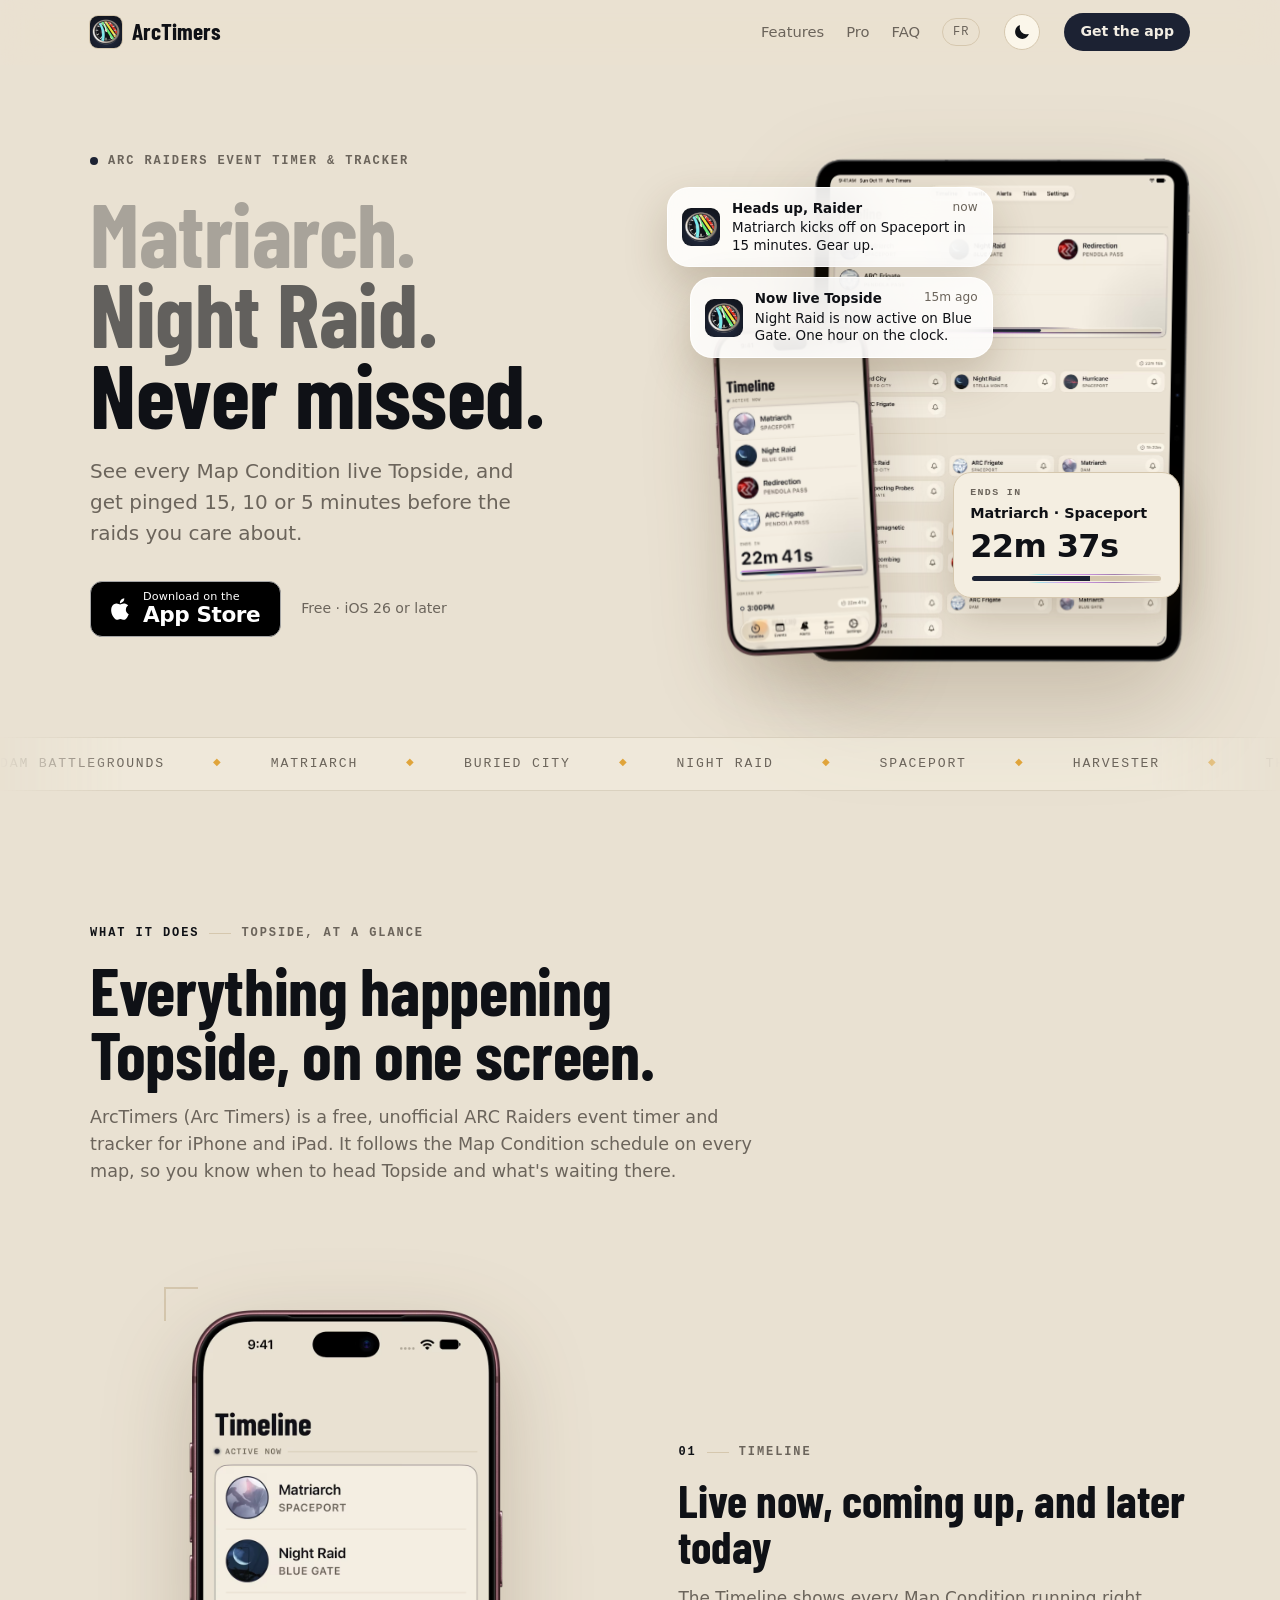
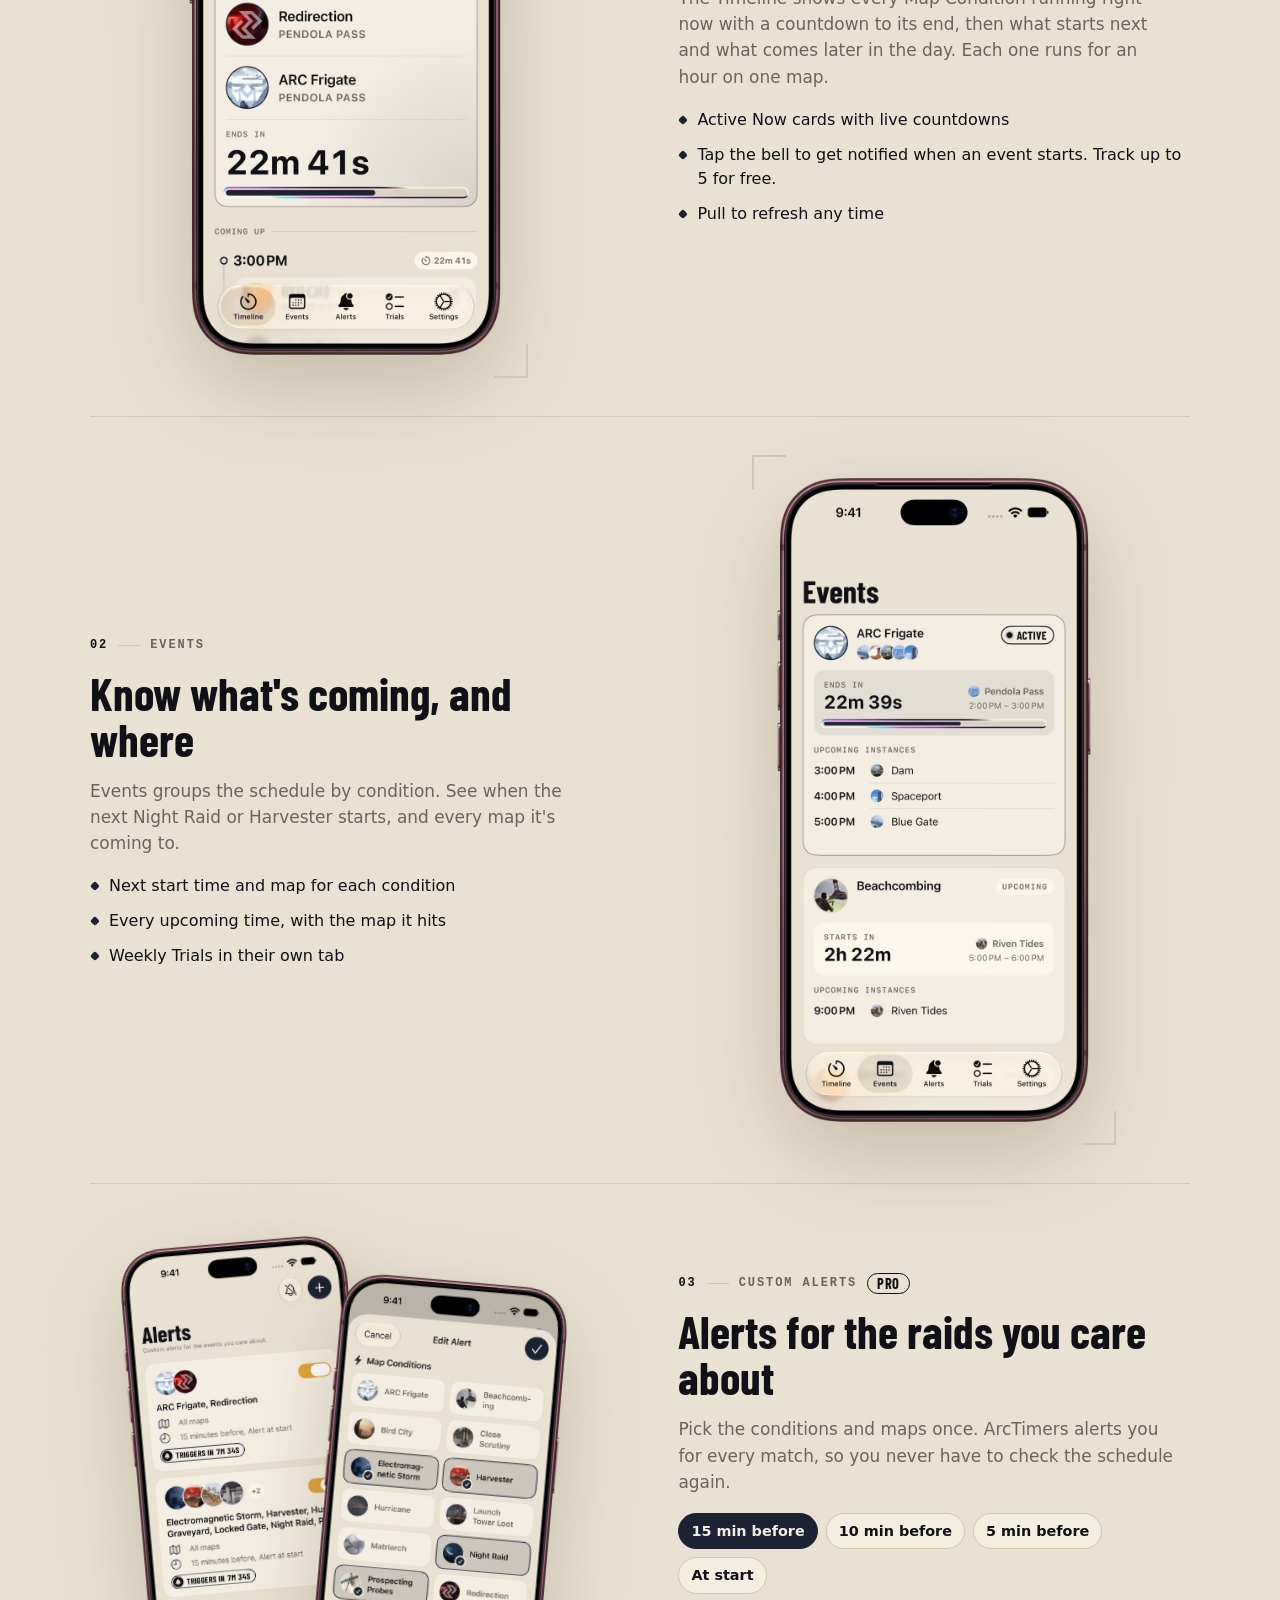
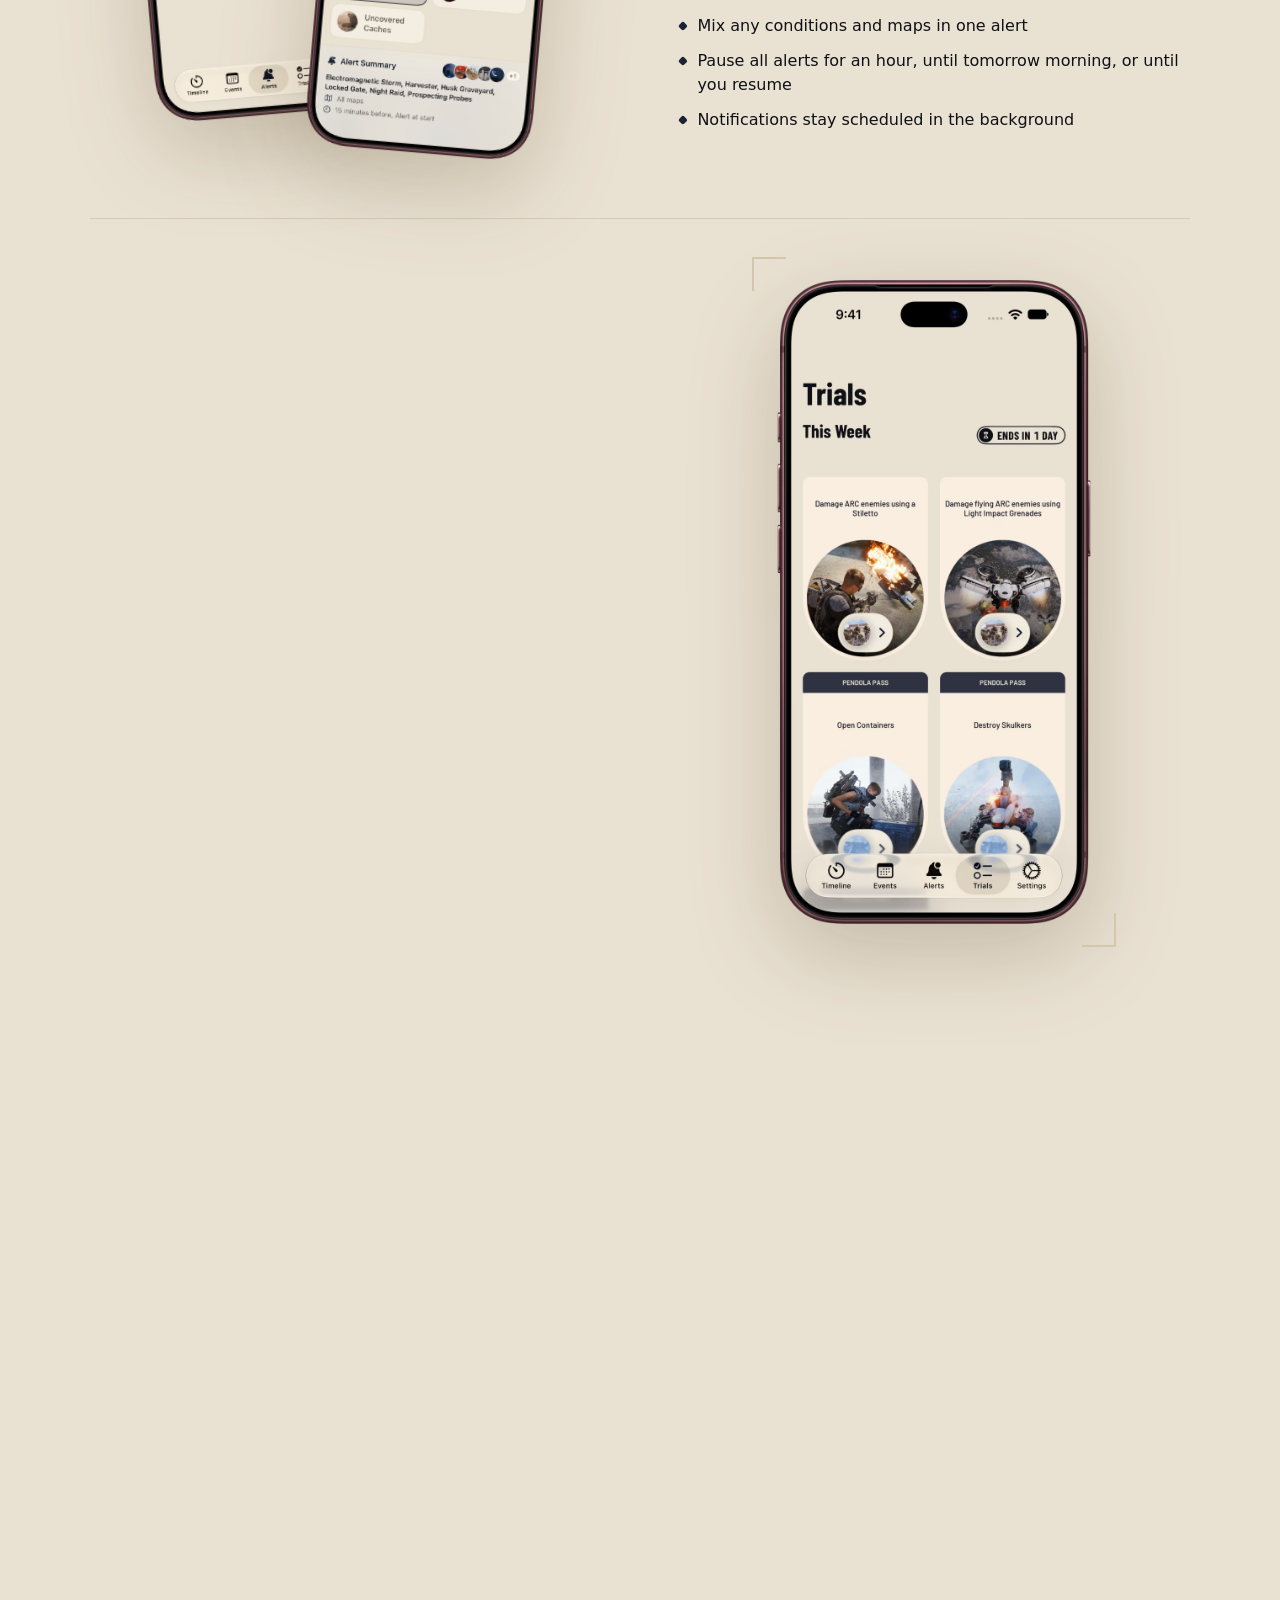
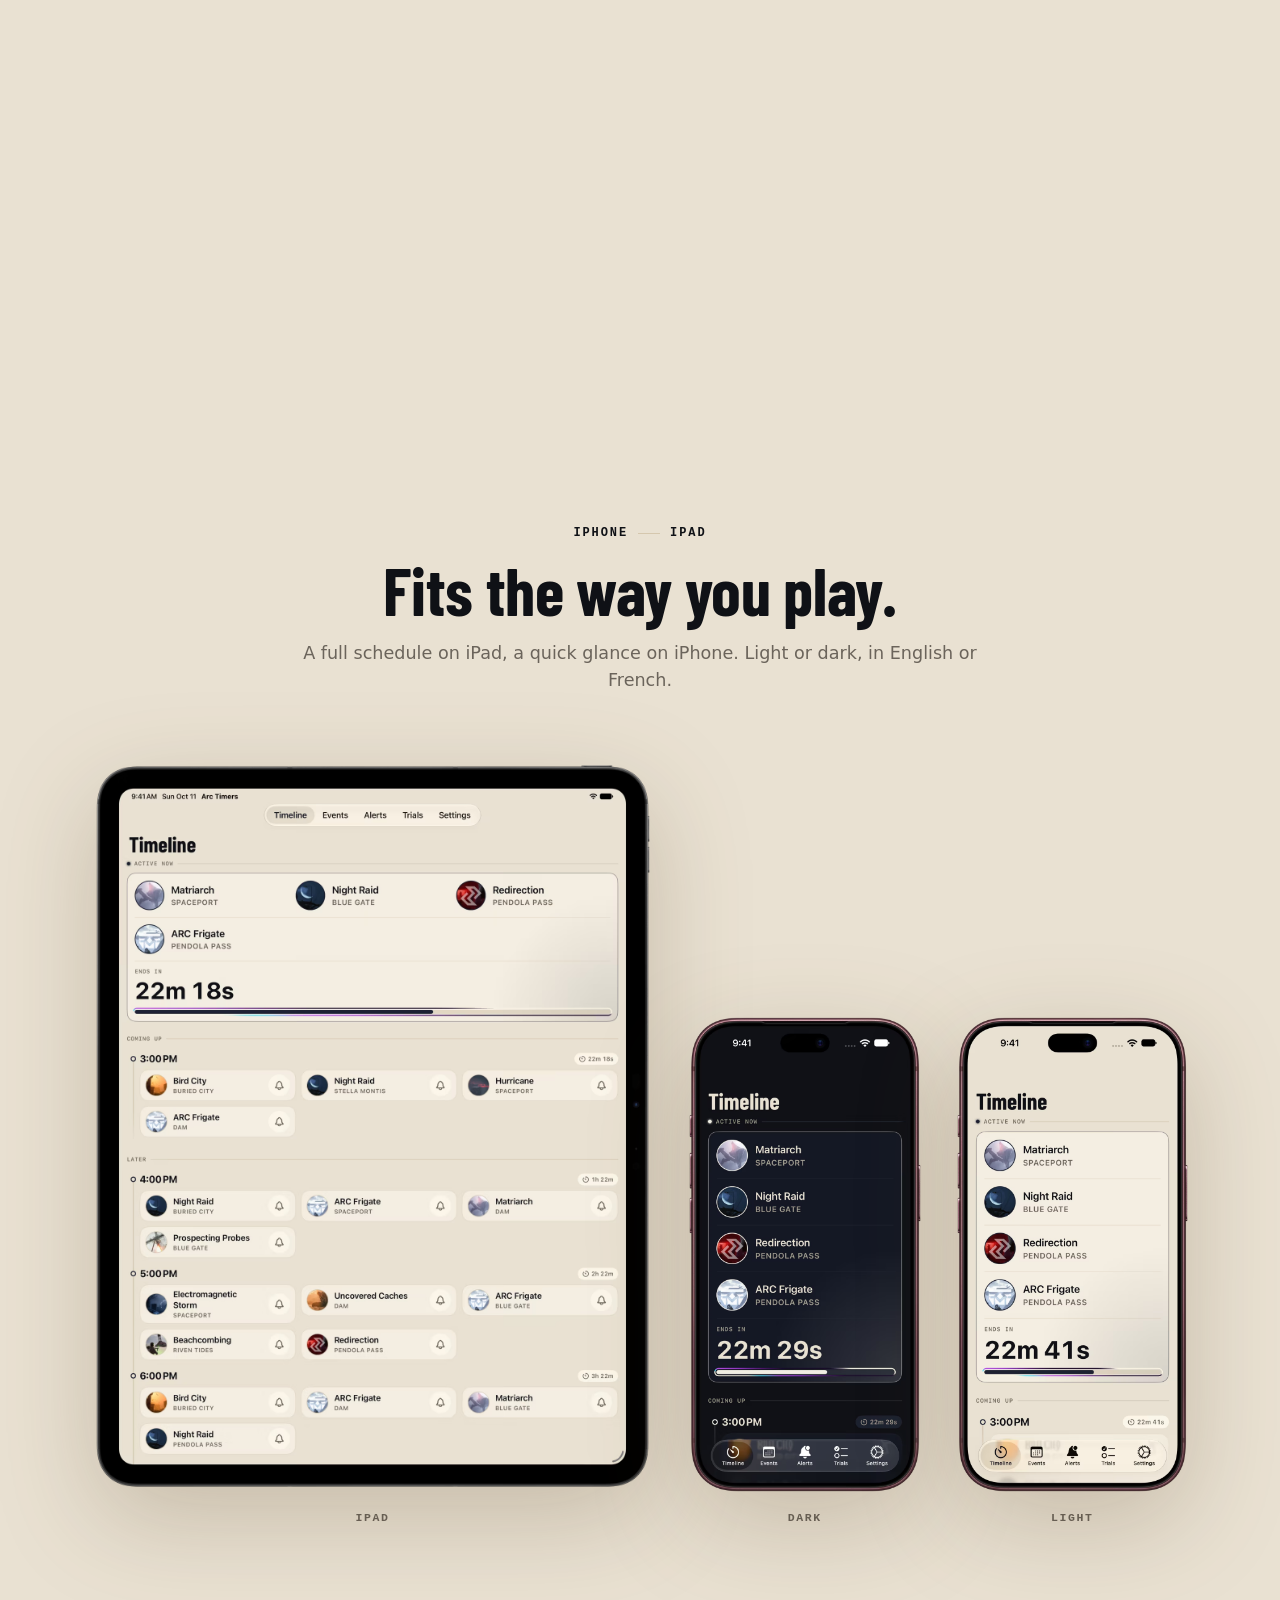
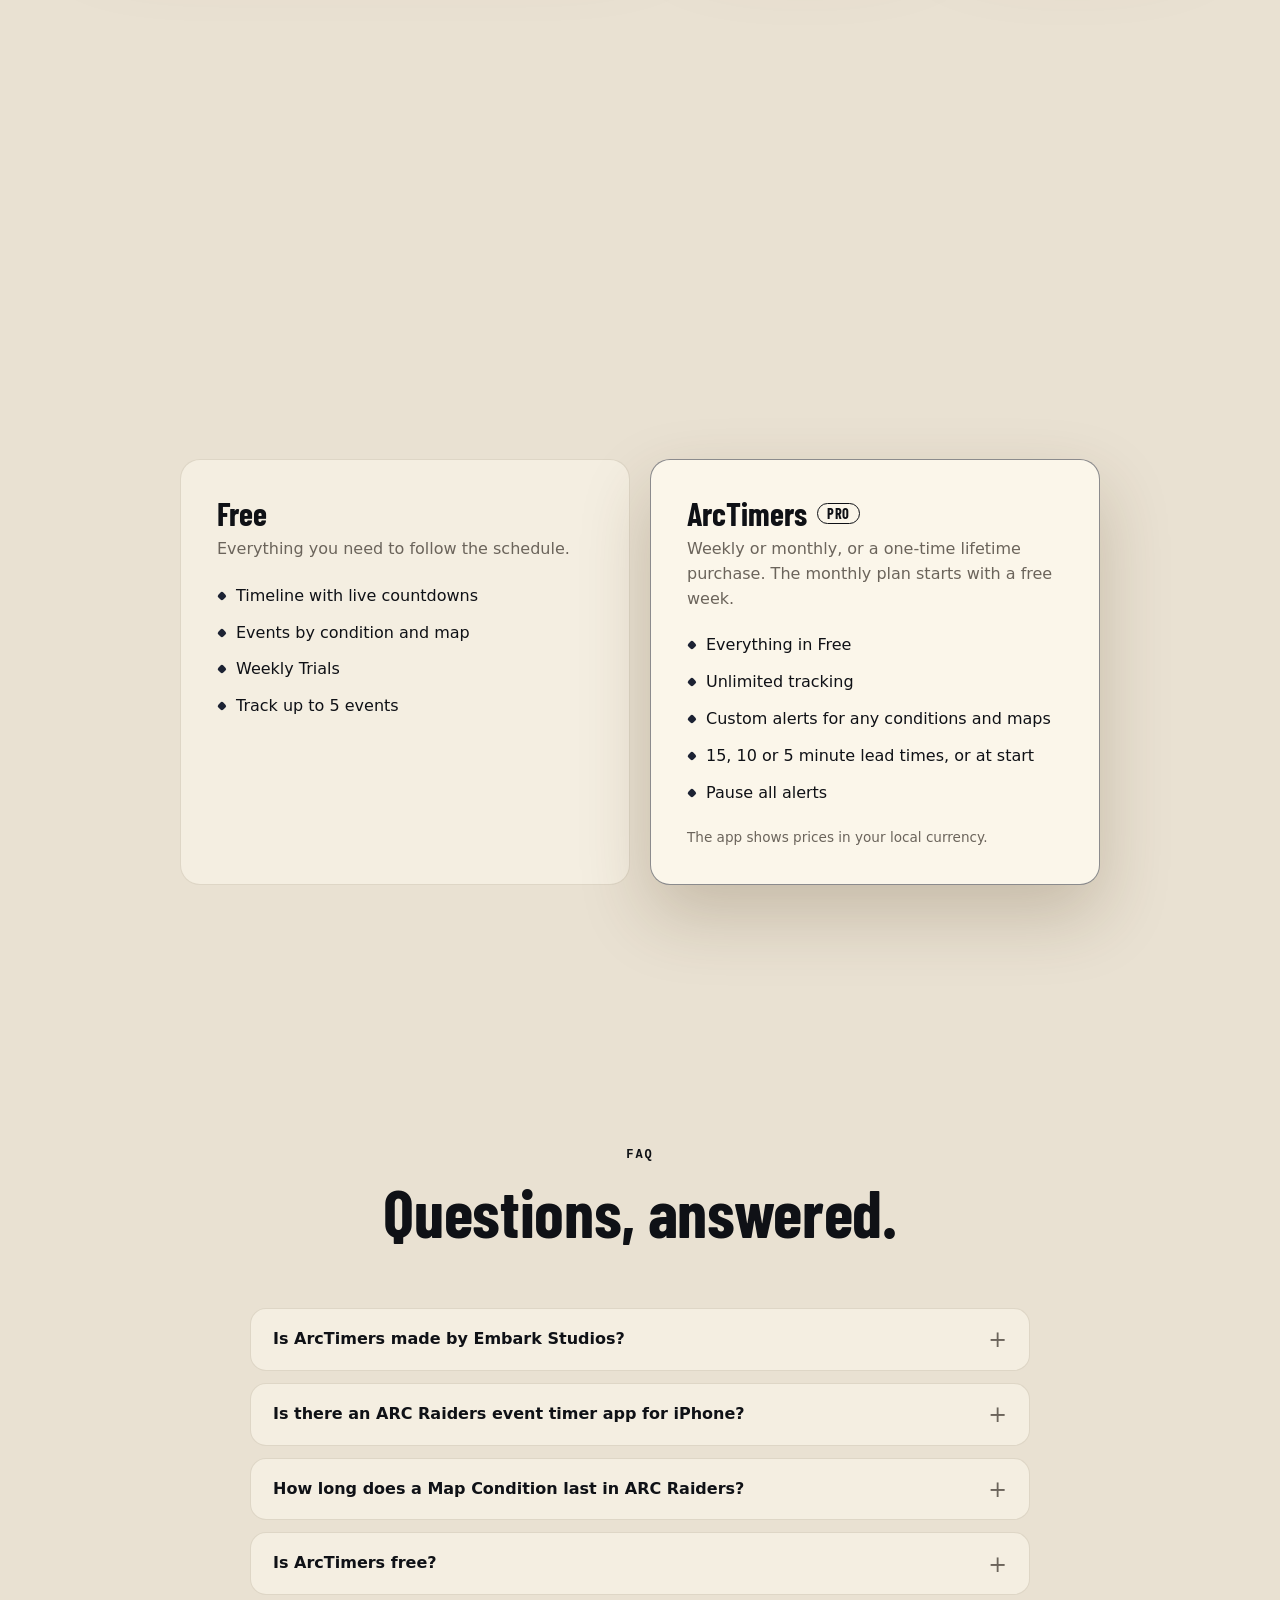
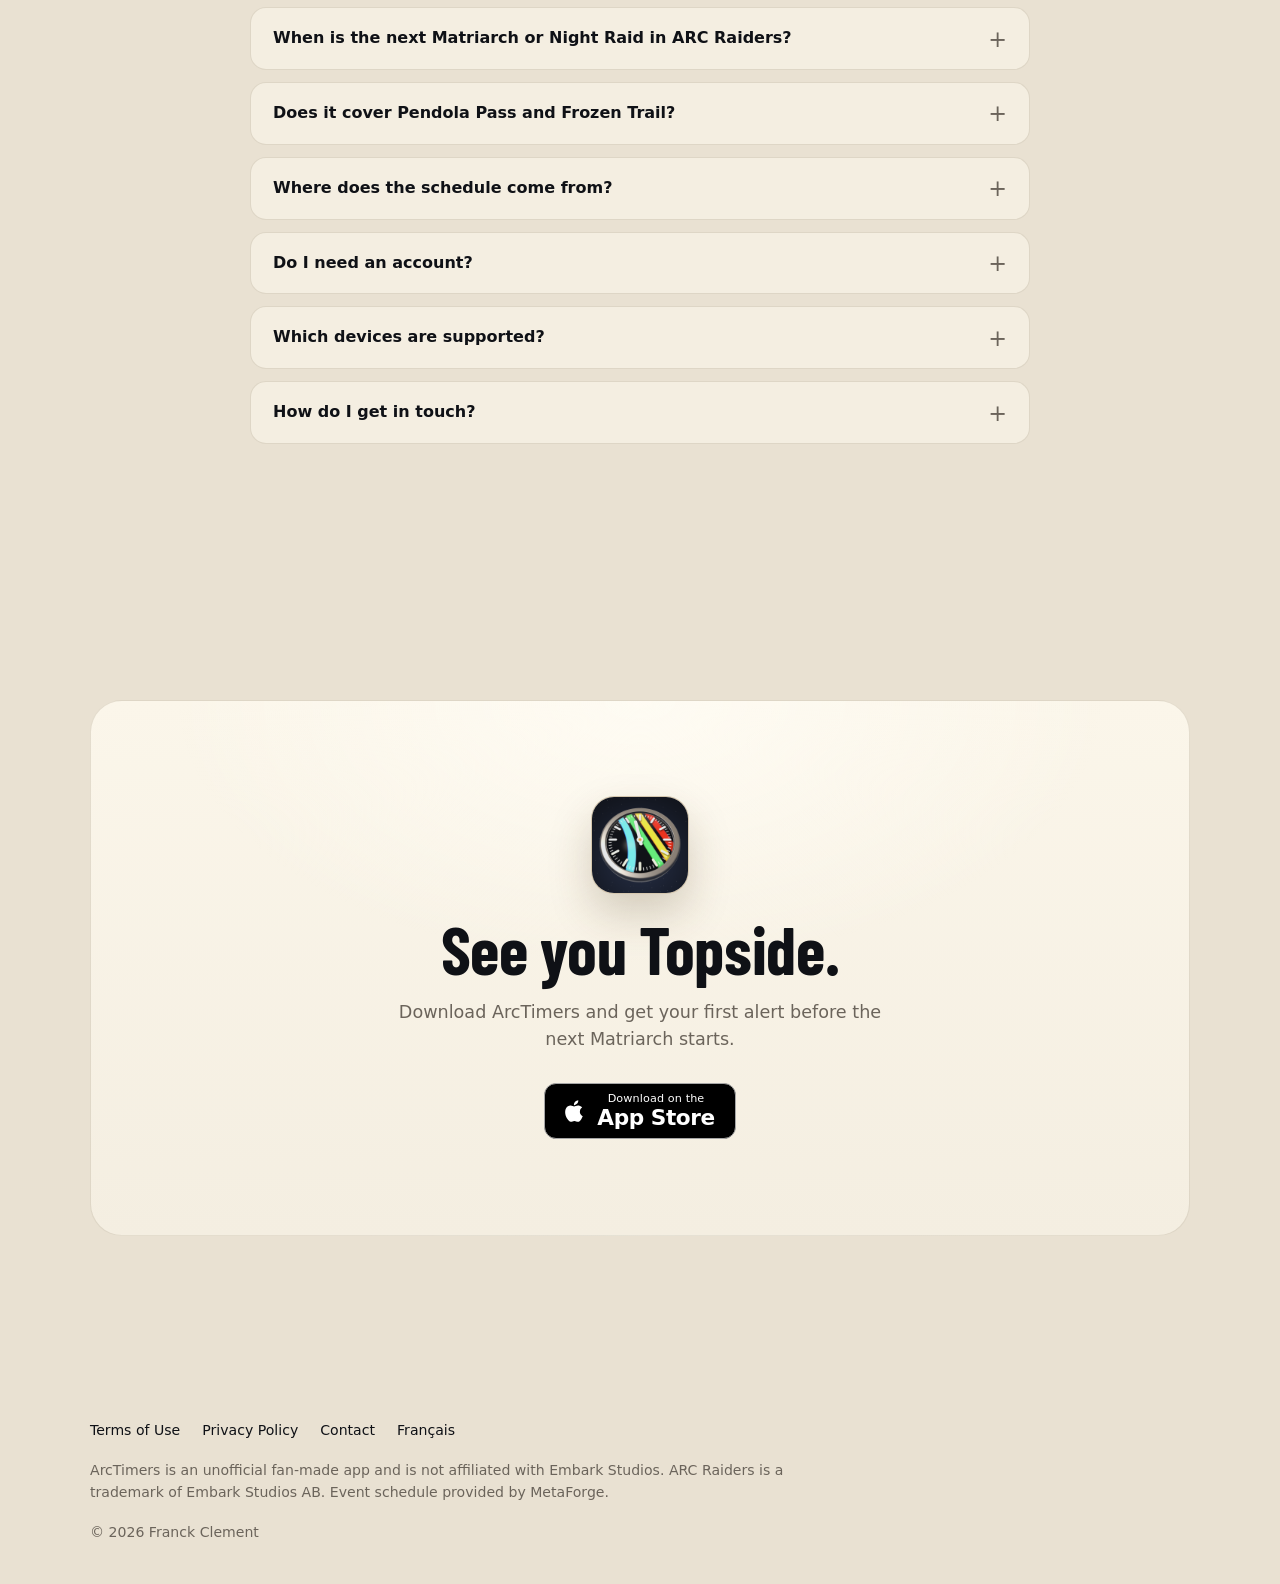
==== commit e0ea9d9d: "Add tracker and Arc Timers wording for search, and fit the header on narrow phones" ====
--- a/index.html
+++ b/index.html
@@ -6,8 +6,8 @@
     <meta name="theme-color" content="#e9e1d2" media="(prefers-color-scheme: light)" />
     <meta name="theme-color" content="#0f1116" media="(prefers-color-scheme: dark)" />
     <script>try { const t = localStorage.getItem("theme"); if (t === "light" || t === "dark") document.documentElement.dataset.theme = t; } catch (e) {}</script>
-    <title>ARC Raiders Event Timer &amp; Map Condition Alerts | ArcTimers</title>
-    <meta name="description" content="Live ARC Raiders event timer for iPhone and iPad. See every Map Condition, like Matriarch and Night Raid, on every map, and get alerts before they start." />
+    <title>ARC Raiders Event Timer &amp; Tracker with Alerts | ArcTimers</title>
+    <meta name="description" content="Live ARC Raiders event timer and tracker for iPhone and iPad. See every Map Condition, like Matriarch and Night Raid, on every map, and get alerts before they start." />
     <link rel="canonical" href="https://arctimers.com/" />
     <link rel="alternate" hreflang="en" href="https://arctimers.com/" />
     <link rel="alternate" hreflang="fr" href="https://arctimers.com/fr/" />
@@ -35,13 +35,14 @@
             "@id": "https://arctimers.com/#website",
             "url": "https://arctimers.com/",
             "name": "ArcTimers",
+            "alternateName": "Arc Timers",
             "inLanguage": "en"
         },
         {
             "@type": "WebPage",
             "@id": "https://arctimers.com/#webpage",
             "url": "https://arctimers.com/",
-            "name": "ARC Raiders Event Timer & Map Condition Alerts",
+            "name": "ARC Raiders Event Timer & Tracker with Alerts",
             "inLanguage": "en",
             "isPartOf": {
                 "@id": "https://arctimers.com/#website"
@@ -61,7 +62,9 @@
             "name": "ArcTimers: Live Raid Alerts",
             "alternateName": [
                 "ArcTimers",
-                "ARC Raiders event timer"
+                "Arc Timers",
+                "ARC Raiders event timer",
+                "ARC Raiders event tracker"
             ],
             "description": "Live ARC Raiders event timer and Map Condition tracker with alerts before Matriarch, Night Raid, Harvester and every other event.",
             "operatingSystem": "iOS 26, iPadOS 26",
@@ -222,7 +225,7 @@
         <section class="hero">
             <div class="wrap">
                 <div class="copy">
-                    <h1><span class="kicker"><span class="live-dot" aria-hidden="true"></span>ARC Raiders event timer</span> <span class="line l1">Matriarch.</span> <span class="line l2">Night Raid.</span> <span class="line">Never missed.</span></h1>
+                    <h1><span class="kicker"><span class="live-dot" aria-hidden="true"></span>ARC Raiders event timer &amp; tracker</span> <span class="line l1">Matriarch.</span> <span class="line l2">Night Raid.</span> <span class="line">Never missed.</span></h1>
                     <p class="lede">See every Map Condition live Topside, and get pinged 15, 10 or 5 minutes before the raids you care about.</p>
                     <div class="cta-row">
                         <a class="appstore" href="https://apps.apple.com/app/apple-store/id6758253513?pt=120827598&amp;ct=website-hero&amp;mt=8" aria-label="Download ArcTimers on the App Store">
@@ -280,7 +283,7 @@
                 <div class="section-head reveal">
                     <span class="kicker"><b>What it does</b><span class="dash"></span>Topside, at a glance</span>
                     <h2>Everything happening Topside, on one screen.</h2>
-                    <p>ArcTimers is a free, unofficial ARC Raiders event timer for iPhone and iPad. It follows the Map Condition schedule on every map, so you know when to head Topside and what's waiting there.</p>
+                    <p>ArcTimers (Arc Timers) is a free, unofficial ARC Raiders event timer and tracker for iPhone and iPad. It follows the Map Condition schedule on every map, so you know when to head Topside and what's waiting there.</p>
                 </div>
 
                 <article class="feature">
--- a/assets/site.css
+++ b/assets/site.css
@@ -197,6 +197,16 @@
     .site-header .wrap { gap: 12px; }
     .site-nav { gap: 12px; }
 }
+@media (max-width: 380px) {
+    .site-header .wrap { gap: 8px; }
+    .site-nav { gap: 8px; }
+    .brand { font-size: 1.25rem; gap: 8px; }
+    .site-header .btn { padding: 7px 12px; }
+}
+/* Too narrow for the wordmark next to the buttons: keep the icon only. */
+@media (max-width: 359px) {
+    .brand { font-size: 0; }
+}
 
 /* ---------- HUD bits ---------- */
 /* The app's readout caption: small, monospaced, uppercased, then a hairline. */
@@ -406,7 +416,7 @@
     .notifs { left: 0; }
 }
 @media (max-width: 520px) {
-    .hero .kicker { font-size: 0.66rem; letter-spacing: 0.1em; }
+    .hero h1 .kicker { font-size: 0.62rem; letter-spacing: 0.06em; gap: 8px; }
     .notifs { width: 84%; }
     .notif { font-size: 0.76rem; padding: 10px 12px; }
     .chip { right: 0; bottom: 2%; padding: 10px 12px 12px; }
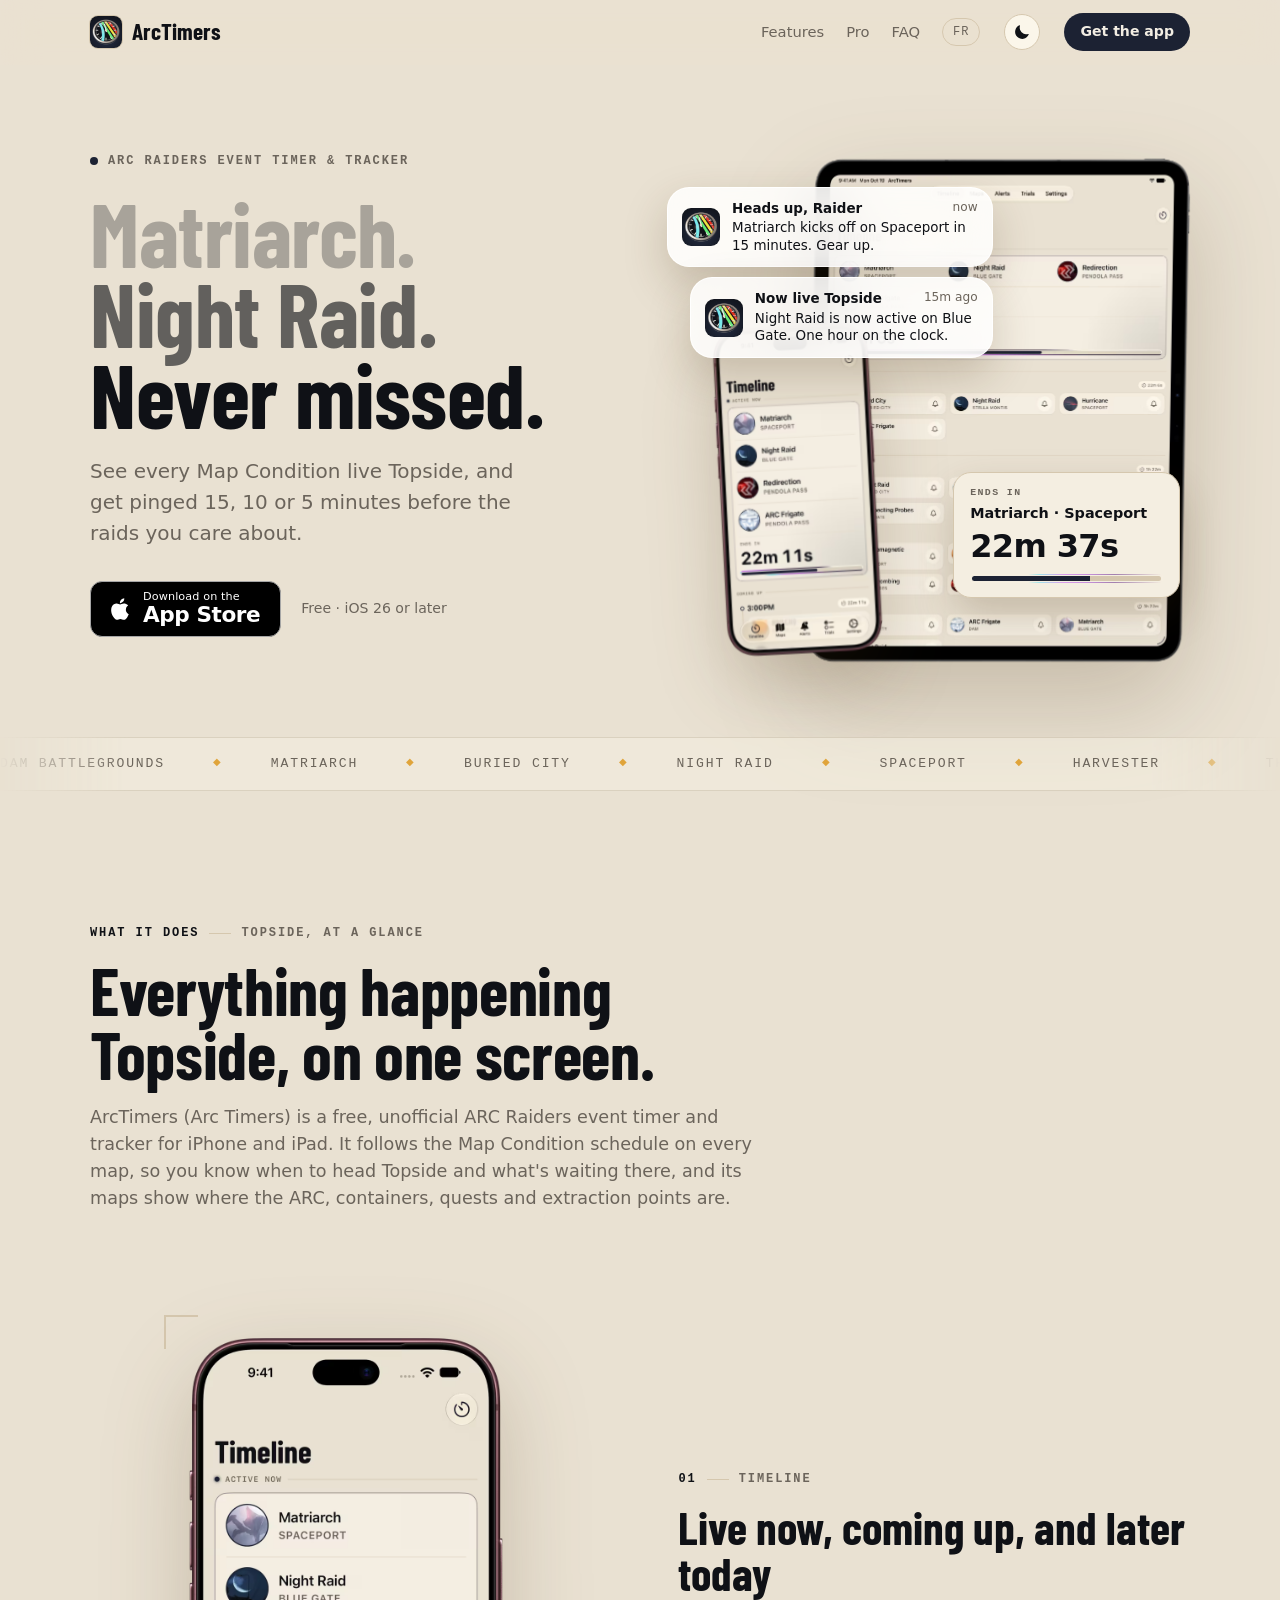
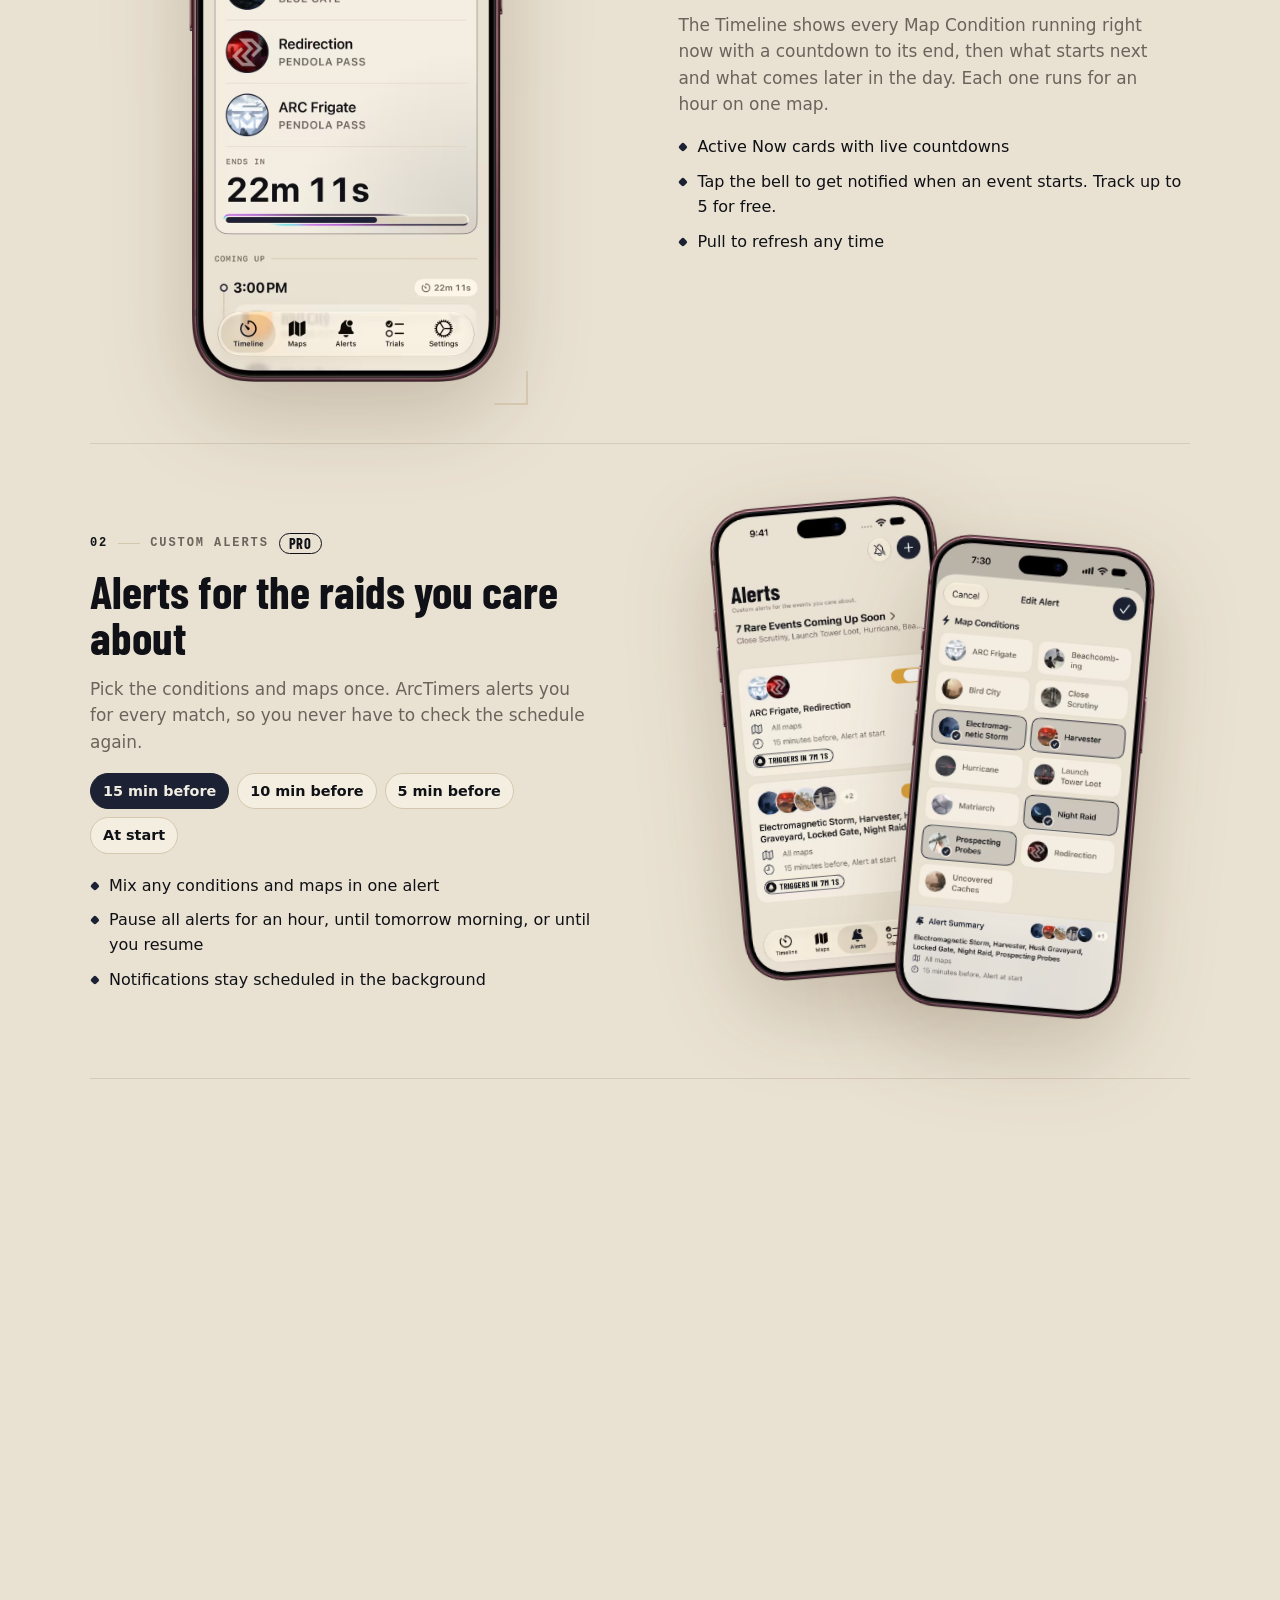
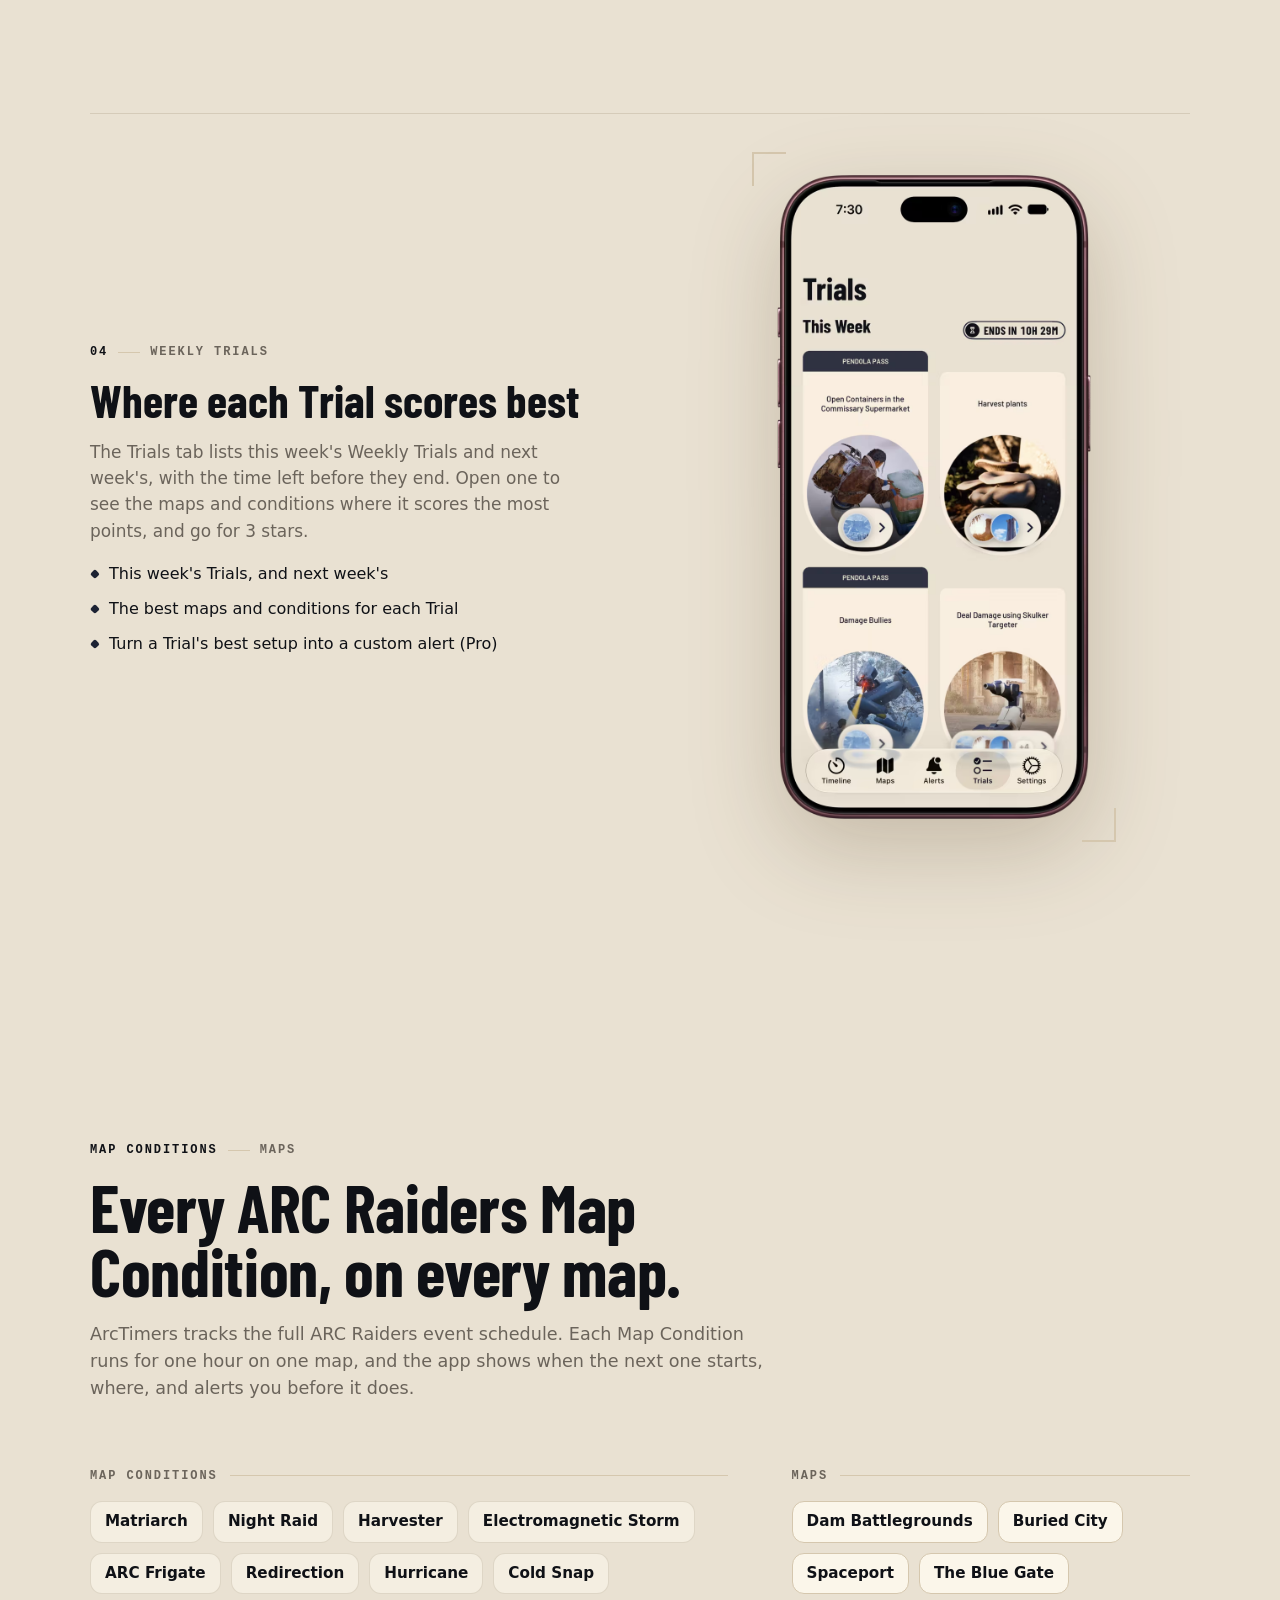
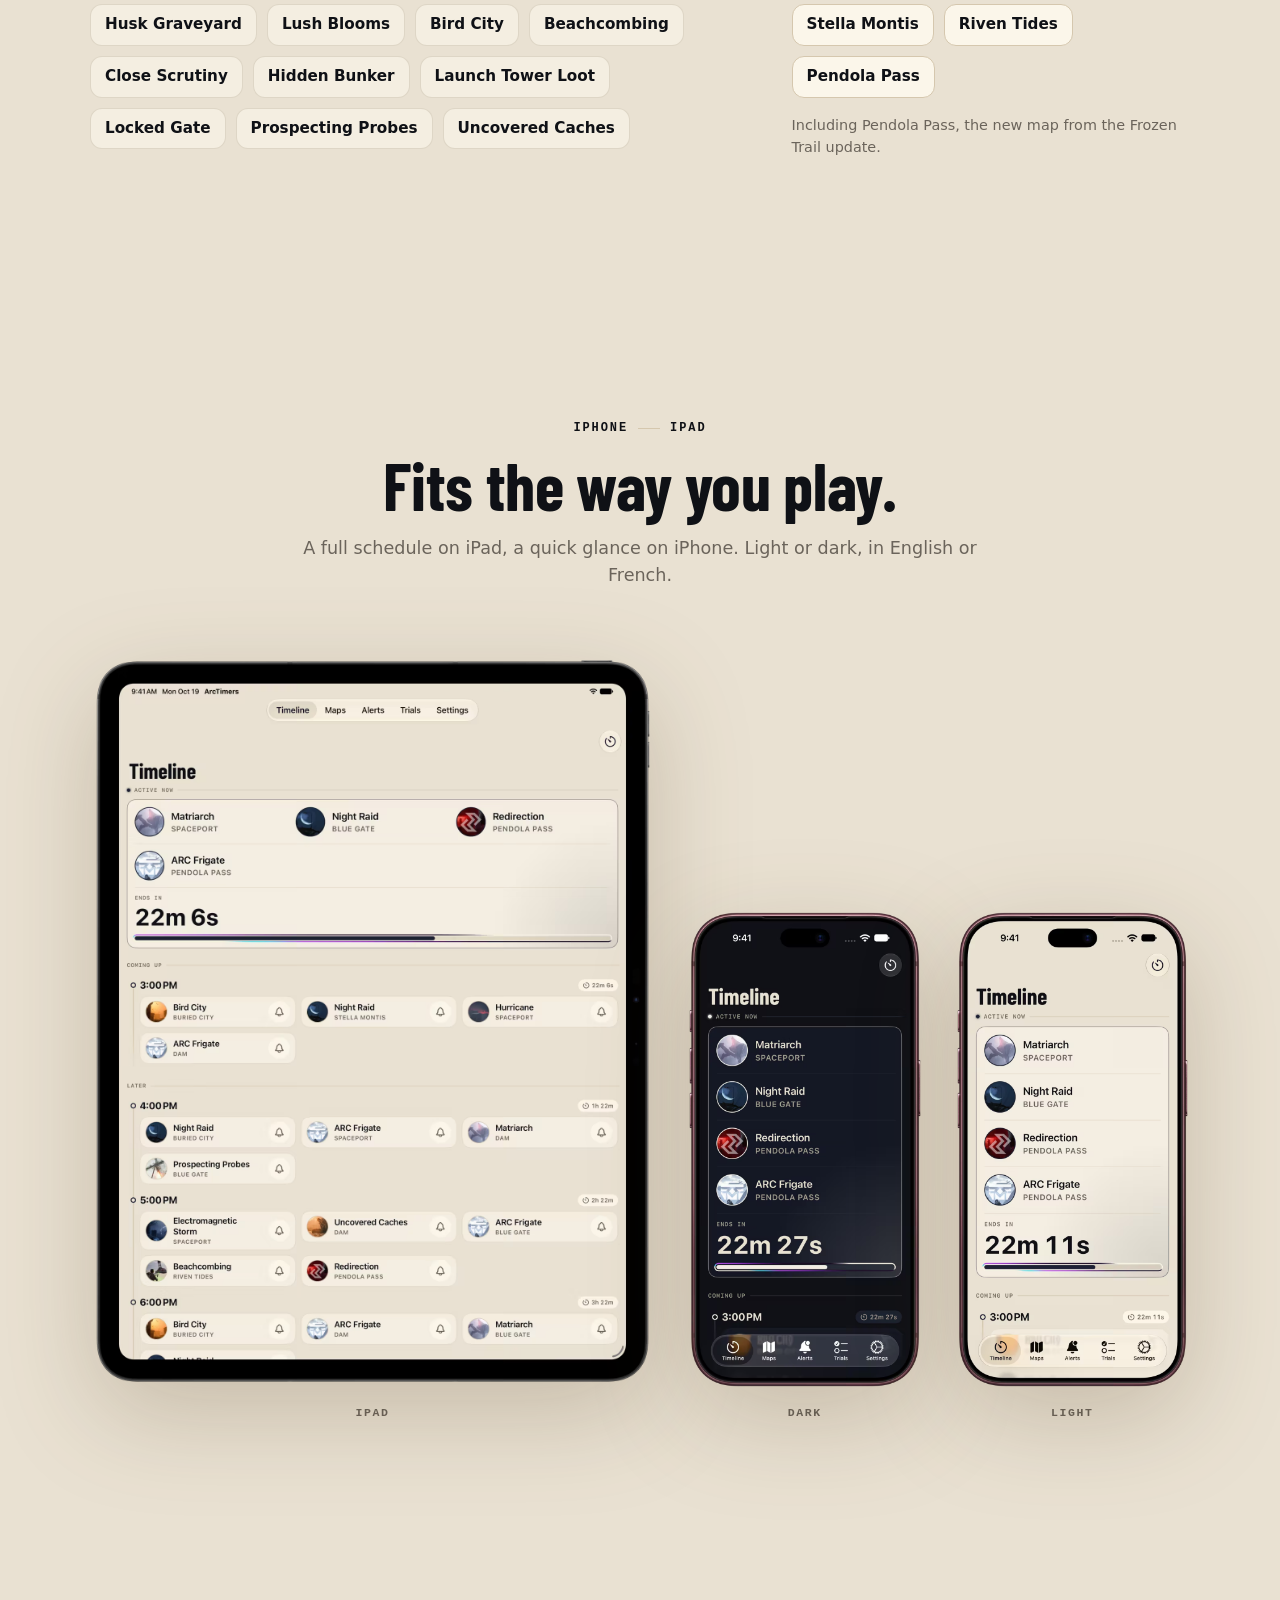
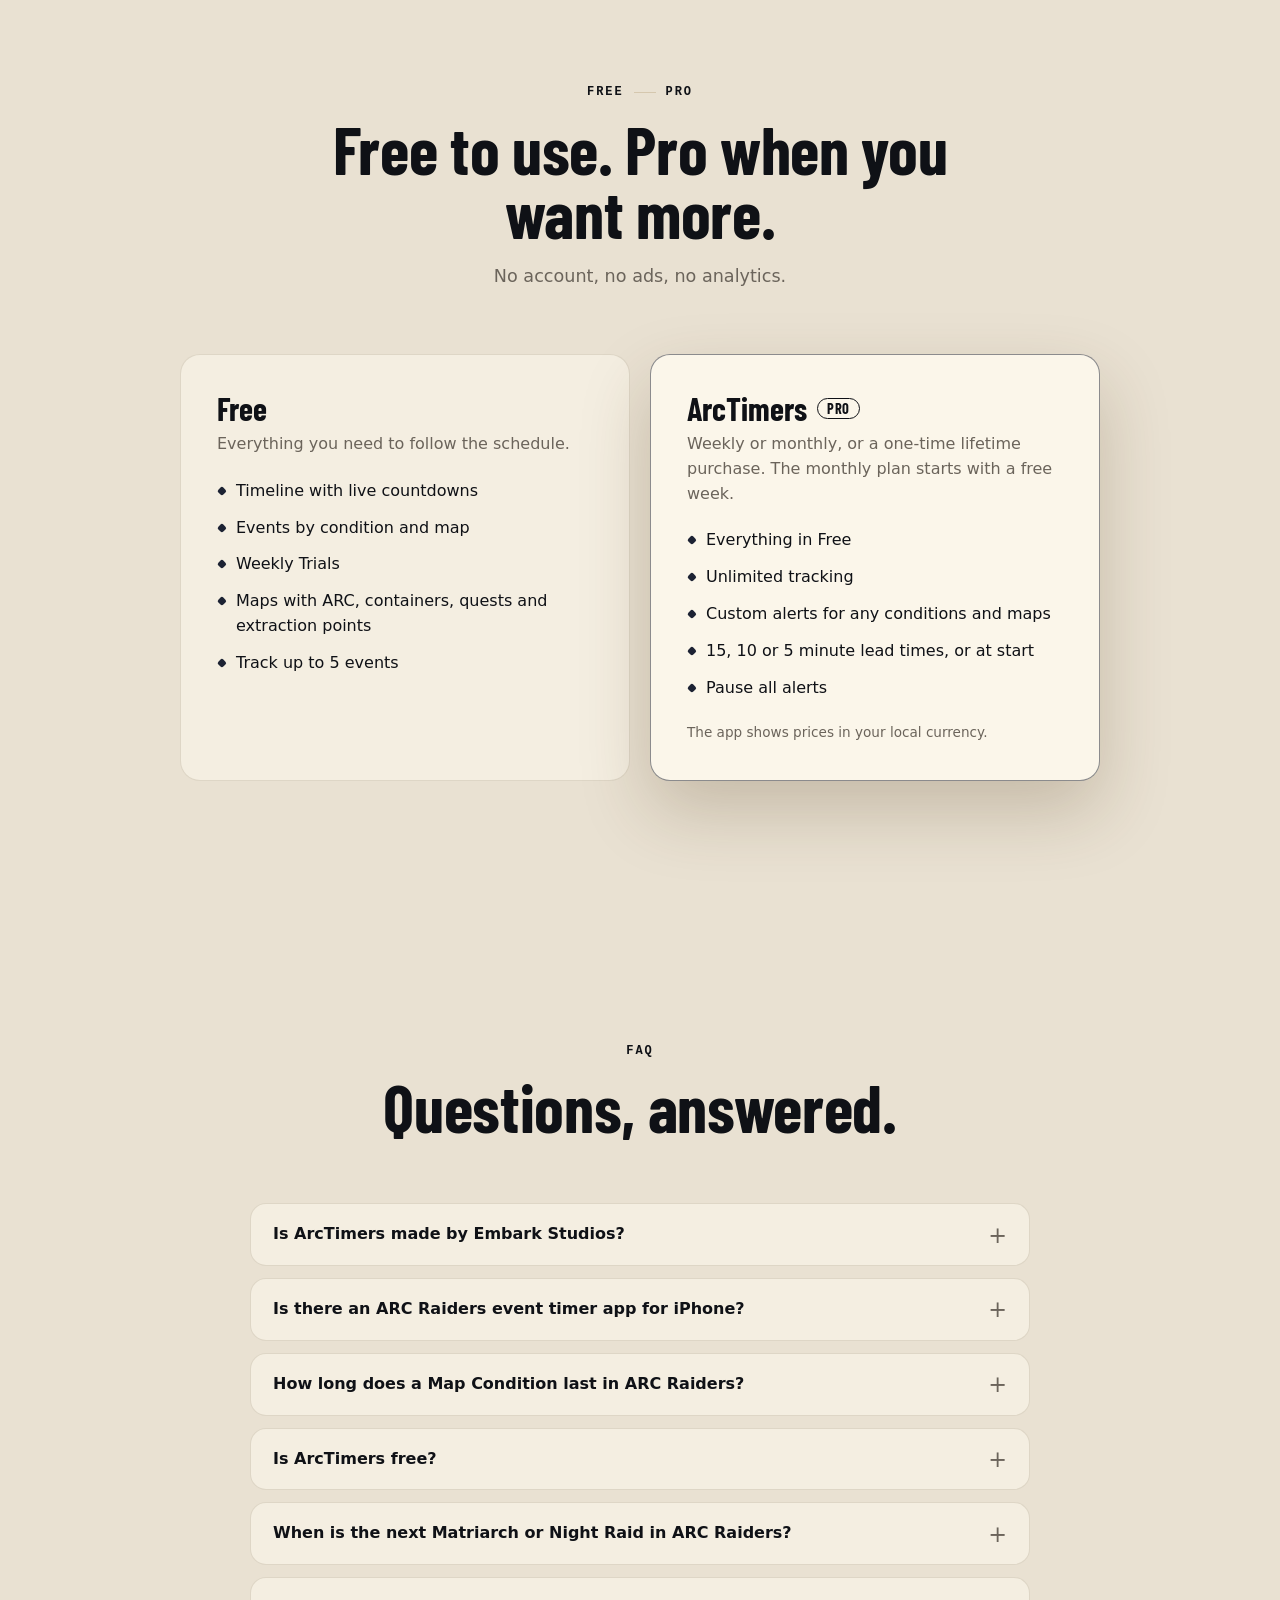
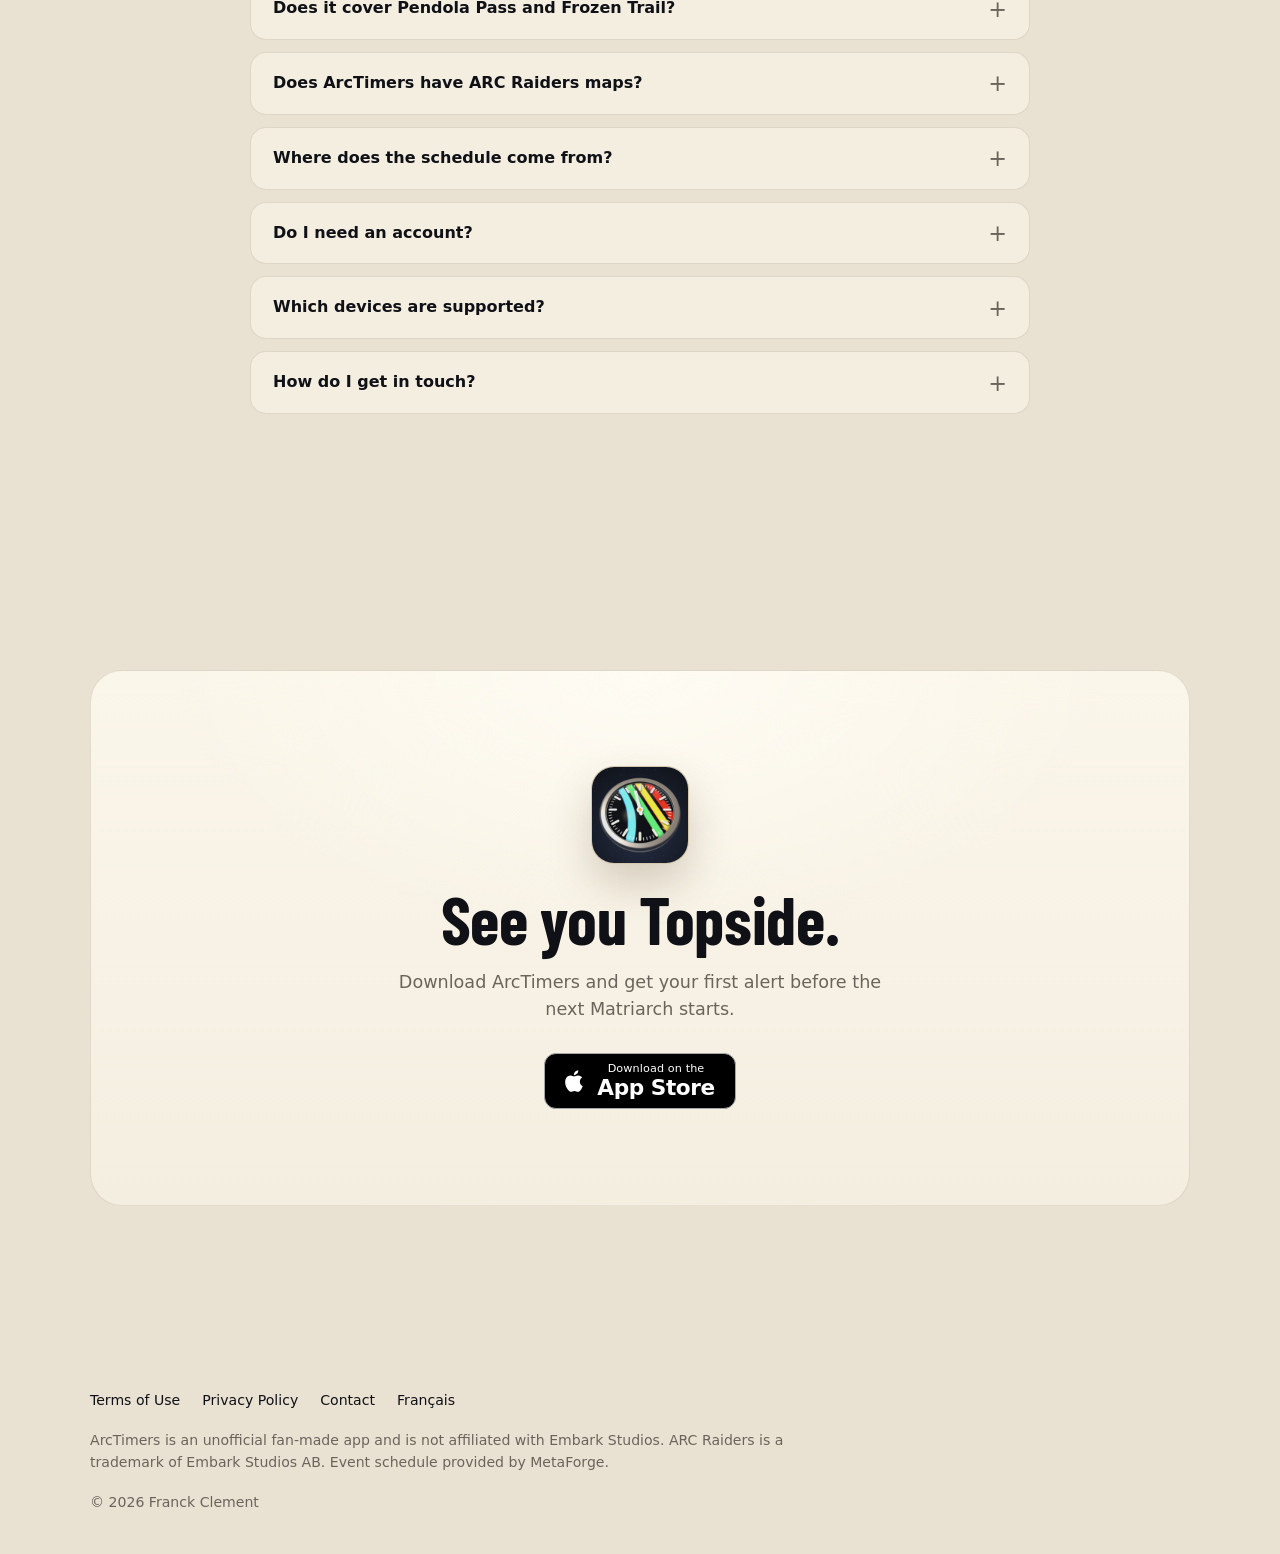
==== commit 007699a9: "Add a Maps feature, refresh screenshots with the Maps tab, and drop the Events block Maps gets its o" ====
--- a/index.html
+++ b/index.html
@@ -7,7 +7,7 @@
     <meta name="theme-color" content="#0f1116" media="(prefers-color-scheme: dark)" />
     <script>try { const t = localStorage.getItem("theme"); if (t === "light" || t === "dark") document.documentElement.dataset.theme = t; } catch (e) {}</script>
     <title>ARC Raiders Event Timer &amp; Tracker with Alerts | ArcTimers</title>
-    <meta name="description" content="Live ARC Raiders event timer and tracker for iPhone and iPad. See every Map Condition, like Matriarch and Night Raid, on every map, and get alerts before they start." />
+    <meta name="description" content="Live ARC Raiders event timer, tracker and maps for iPhone and iPad. Every Map Condition, like Matriarch and Night Raid, on every map, with alerts before they start." />
     <link rel="canonical" href="https://arctimers.com/" />
     <link rel="alternate" hreflang="en" href="https://arctimers.com/" />
     <link rel="alternate" hreflang="fr" href="https://arctimers.com/fr/" />
@@ -16,7 +16,7 @@
     <meta property="og:type" content="website" />
     <meta property="og:site_name" content="ArcTimers" />
     <meta property="og:title" content="ArcTimers: never miss a Matriarch again" />
-    <meta property="og:description" content="Live ARC Raiders Map Conditions and alerts before the raids you care about. Free for iPhone and iPad." />
+    <meta property="og:description" content="Live ARC Raiders Map Conditions, maps with ARC, containers and extraction points, and alerts before the raids you care about. Free for iPhone and iPad." />
     <meta property="og:url" content="https://arctimers.com/" />
     <meta property="og:image" content="https://arctimers.com/assets/img/og-en.jpg" />
     <meta property="og:locale" content="en_US" />
@@ -66,7 +66,7 @@
                 "ARC Raiders event timer",
                 "ARC Raiders event tracker"
             ],
-            "description": "Live ARC Raiders event timer and Map Condition tracker with alerts before Matriarch, Night Raid, Harvester and every other event.",
+            "description": "Live ARC Raiders event timer and Map Condition tracker with alerts before Matriarch, Night Raid, Harvester and every other event, plus maps of every map with the ARC, containers, quests and extraction points.",
             "operatingSystem": "iOS 26, iPadOS 26",
             "applicationCategory": "UtilitiesApplication",
             "url": "https://arctimers.com/",
@@ -99,6 +99,7 @@
                 "Live Map Condition timeline with countdowns",
                 "Schedule grouped by condition and map",
                 "Weekly Trials",
+                "Every map, with ARC, containers, quests and extraction points",
                 "Notifications when tracked events start",
                 "Custom alerts 15, 10 or 5 minutes before, or at start (Pro)",
                 "Pause all alerts (Pro)",
@@ -143,7 +144,7 @@
                     "name": "Is ArcTimers free?",
                     "acceptedAnswer": {
                         "@type": "Answer",
-                        "text": "Yes. The Timeline, Events, Weekly Trials and tracking up to 5 events are free. ArcTimers Pro adds unlimited tracking, custom alerts for any conditions and maps, 15, 10 or 5 minute lead times, and pausing alerts. Pro is weekly, monthly with a free first week, or a one-time lifetime purchase."
+                        "text": "Yes. The Timeline, Events, Weekly Trials, Maps and tracking up to 5 events are free. ArcTimers Pro adds unlimited tracking, custom alerts for any conditions and maps, 15, 10 or 5 minute lead times, and pausing alerts. Pro is weekly, monthly with a free first week, or a one-time lifetime purchase."
                     }
                 },
                 {
@@ -160,6 +161,14 @@
                     "acceptedAnswer": {
                         "@type": "Answer",
                         "text": "Yes. Pendola Pass, the map that opens with the Frozen Trail update, is tracked like every other map: Dam Battlegrounds, Buried City, Spaceport, The Blue Gate, Stella Montis and Riven Tides."
+                    }
+                },
+                {
+                    "@type": "Question",
+                    "name": "Does ArcTimers have ARC Raiders maps?",
+                    "acceptedAnswer": {
+                        "@type": "Answer",
+                        "text": "Yes. The Maps tab has every map, from Dam Battlegrounds to Pendola Pass, with the ARC, containers, quests and extraction points on each one. Search for a point of interest, or show only the ones you want. Maps are free."
                     }
                 },
                 {
@@ -283,7 +292,7 @@
                 <div class="section-head reveal">
                     <span class="kicker"><b>What it does</b><span class="dash"></span>Topside, at a glance</span>
                     <h2>Everything happening Topside, on one screen.</h2>
-                    <p>ArcTimers (Arc Timers) is a free, unofficial ARC Raiders event timer and tracker for iPhone and iPad. It follows the Map Condition schedule on every map, so you know when to head Topside and what's waiting there.</p>
+                    <p>ArcTimers (Arc Timers) is a free, unofficial ARC Raiders event timer and tracker for iPhone and iPad. It follows the Map Condition schedule on every map, so you know when to head Topside and what's waiting there, and its maps show where the ARC, containers, quests and extraction points are.</p>
                 </div>
 
                 <article class="feature">
@@ -308,27 +317,6 @@
                 </article>
 
                 <article class="feature flip">
-                    <div class="media reveal">
-                        <picture>
-                            <source type="image/avif" media="(prefers-color-scheme: dark)" srcset="assets/img/en-iphone-02-events.avif" data-scheme="dark" />
-                            <source type="image/png" media="(prefers-color-scheme: dark)" srcset="assets/img/en-iphone-02-events.png" data-scheme="dark" />
-                            <source type="image/avif" srcset="assets/img/en-iphone-02-events-light.avif" />
-                            <img class="phone" src="assets/img/en-iphone-02-events-light.png" width="760" height="1554" loading="lazy" decoding="async" alt="The Events tab: ARC Frigate is active on Pendola Pass with 22 minutes left, with its upcoming times on Dam, Spaceport and Blue Gate listed below." />
-                        </picture>
-                    </div>
-                    <div class="copy reveal">
-                        <span class="kicker"><b>02</b><span class="dash"></span>Events</span>
-                        <h3>Know what's coming, and where</h3>
-                        <p>Events groups the schedule by condition. See when the next Night Raid or Harvester starts, and every map it's coming to.</p>
-                        <ul class="ticks">
-                            <li>Next start time and map for each condition</li>
-                            <li>Every upcoming time, with the map it hits</li>
-                            <li>Weekly Trials in their own tab</li>
-                        </ul>
-                    </div>
-                </article>
-
-                <article class="feature">
                     <div class="media reveal">
                         <div class="duo">
                             <picture>
@@ -346,7 +334,7 @@
                         </div>
                     </div>
                     <div class="copy reveal">
-                        <span class="kicker"><b>03</b><span class="dash"></span>Custom alerts <span class="pro-tag">PRO</span></span>
+                        <span class="kicker"><b>02</b><span class="dash"></span>Custom alerts <span class="pro-tag">PRO</span></span>
                         <h3>Alerts for the raids you care about</h3>
                         <p>Pick the conditions and maps once. ArcTimers alerts you for every match, so you never have to check the schedule again.</p>
                         <div class="leadtimes" aria-label="Lead times">
@@ -356,6 +344,31 @@
                             <li>Mix any conditions and maps in one alert</li>
                             <li>Pause all alerts for an hour, until tomorrow morning, or until you resume</li>
                             <li>Notifications stay scheduled in the background</li>
+                        </ul>
+                    </div>
+                </article>
+
+                <article class="feature">
+                    <div class="media reveal">
+                        <div class="duo">
+                            <picture>
+                                <source type="image/avif" srcset="assets/img/en-iphone-07-maps-light.avif" />
+                                <img class="phone" src="assets/img/en-iphone-07-maps-light.png" width="760" height="1554" loading="lazy" decoding="async" alt="The Maps tab: every ARC Raiders map, from Pendola Pass, Riven Tides and Stella Montis to Blue Gate and Buried City." />
+                            </picture>
+                            <picture>
+                                <source type="image/avif" srcset="assets/img/en-iphone-08-map-light.avif" />
+                                <img class="phone" src="assets/img/en-iphone-08-map-light.png" width="760" height="1554" loading="lazy" decoding="async" alt="The Pendola Pass map with only Bully shown, with the points of interest listed below: Turbine, Bully, Hydra, Skulker and Weapon Case, each with its count." />
+                            </picture>
+                        </div>
+                    </div>
+                    <div class="copy reveal">
+                        <span class="kicker"><b>03</b><span class="dash"></span>Maps</span>
+                        <h3>Every map, in your pocket</h3>
+                        <p>Open any map, from the Rust Belt to Pendola Pass, and find the ARC, containers, quests and extraction points. Search them, and show only what you're after.</p>
+                        <ul class="ticks">
+                            <li>All seven maps, Pendola Pass included</li>
+                            <li>ARC, containers, quests and extraction points, with a count for each</li>
+                            <li>Search points of interest and show only the ones you want</li>
                         </ul>
                     </div>
                 </article>
@@ -482,6 +495,7 @@
                             <li>Timeline with live countdowns</li>
                             <li>Events by condition and map</li>
                             <li>Weekly Trials</li>
+                            <li>Maps with ARC, containers, quests and extraction points</li>
                             <li>Track up to 5 events</li>
                         </ul>
                     </div>
@@ -522,7 +536,7 @@
                     </details>
                     <details>
                         <summary>Is ArcTimers free?</summary>
-                        <p>Yes. The Timeline, Events, Weekly Trials and tracking up to 5 events are free. ArcTimers Pro adds unlimited tracking, custom alerts for any conditions and maps, 15, 10 or 5 minute lead times, and pausing alerts. Pro is weekly, monthly with a free first week, or a one-time lifetime purchase.</p>
+                        <p>Yes. The Timeline, Events, Weekly Trials, Maps and tracking up to 5 events are free. ArcTimers Pro adds unlimited tracking, custom alerts for any conditions and maps, 15, 10 or 5 minute lead times, and pausing alerts. Pro is weekly, monthly with a free first week, or a one-time lifetime purchase.</p>
                     </details>
                     <details>
                         <summary>When is the next Matriarch or Night Raid in ARC Raiders?</summary>
@@ -531,6 +545,10 @@
                     <details>
                         <summary>Does it cover Pendola Pass and Frozen Trail?</summary>
                         <p>Yes. Pendola Pass, the map that opens with the Frozen Trail update, is tracked like every other map: Dam Battlegrounds, Buried City, Spaceport, The Blue Gate, Stella Montis and Riven Tides.</p>
+                    </details>
+                    <details>
+                        <summary>Does ArcTimers have ARC Raiders maps?</summary>
+                        <p>Yes. The Maps tab has every map, from Dam Battlegrounds to Pendola Pass, with the ARC, containers, quests and extraction points on each one. Search for a point of interest, or show only the ones you want. Maps are free.</p>
                     </details>
                     <details>
                         <summary>Where does the schedule come from?</summary>
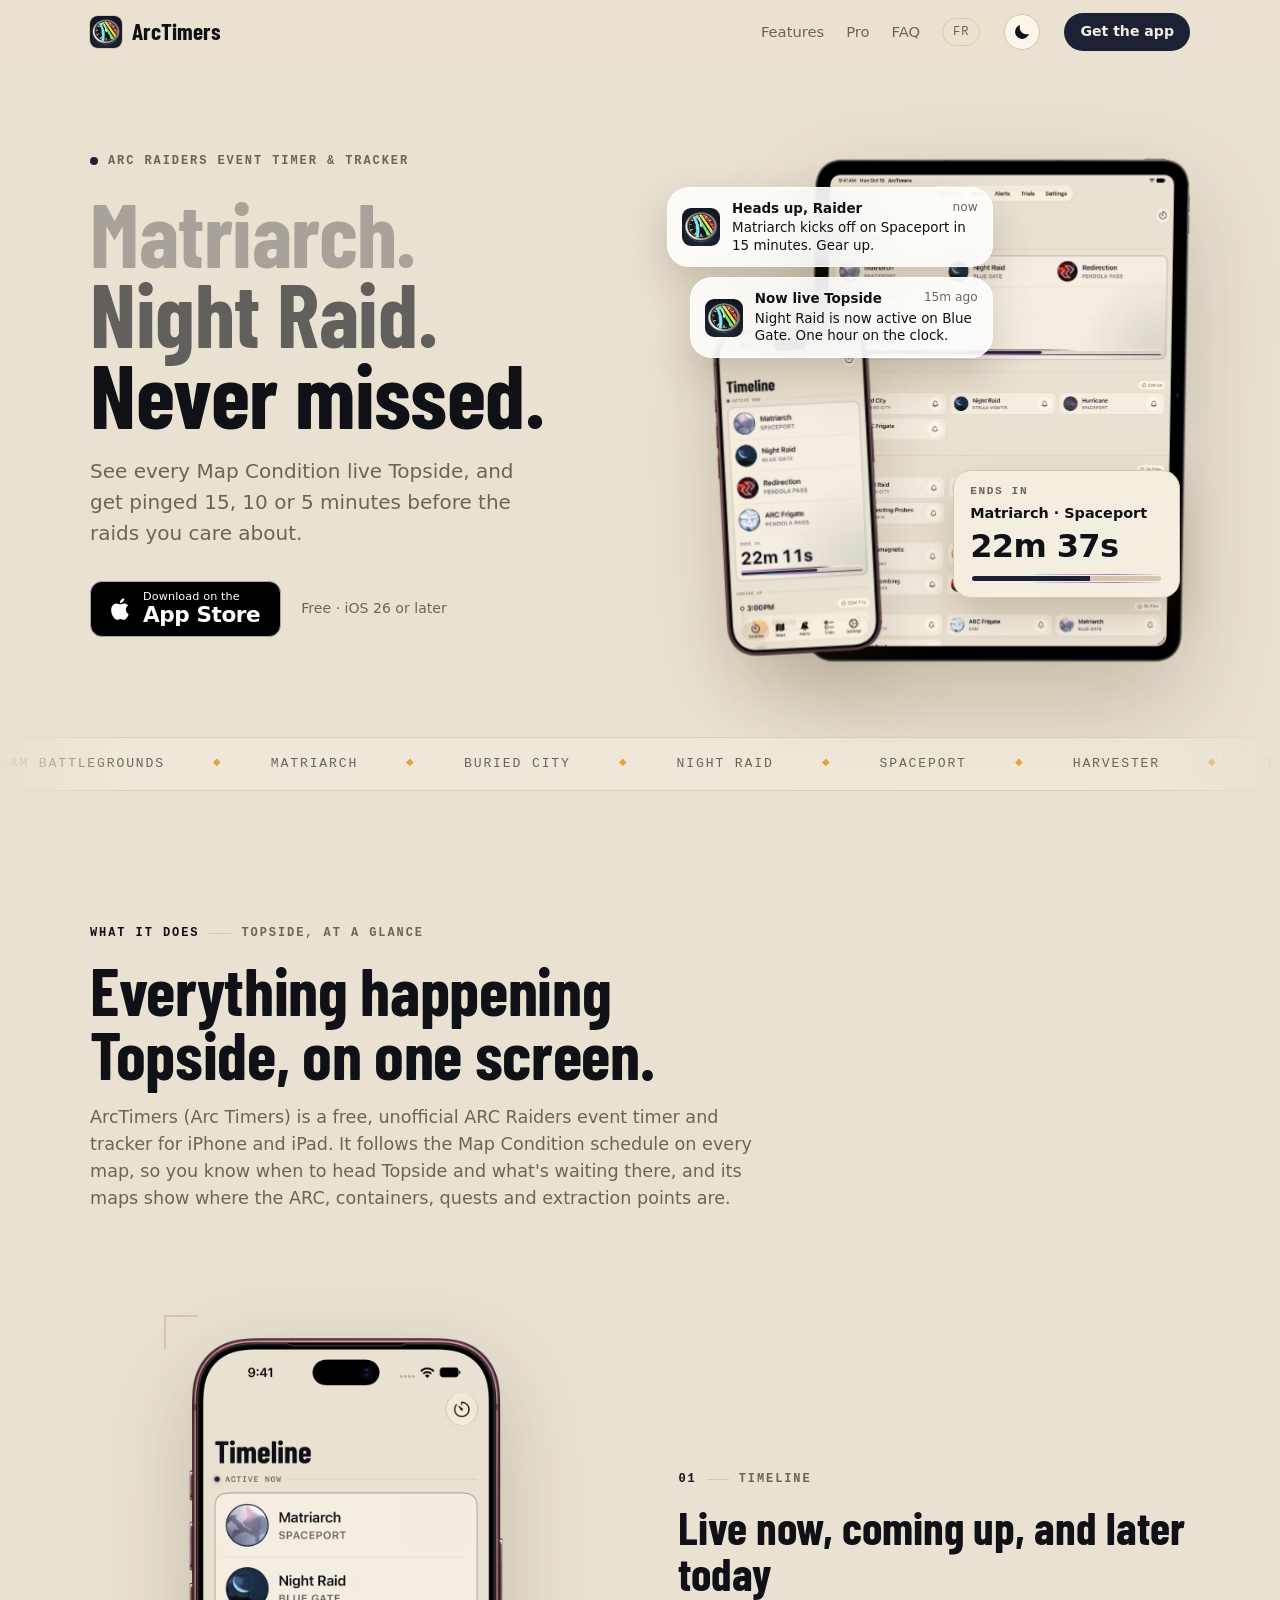
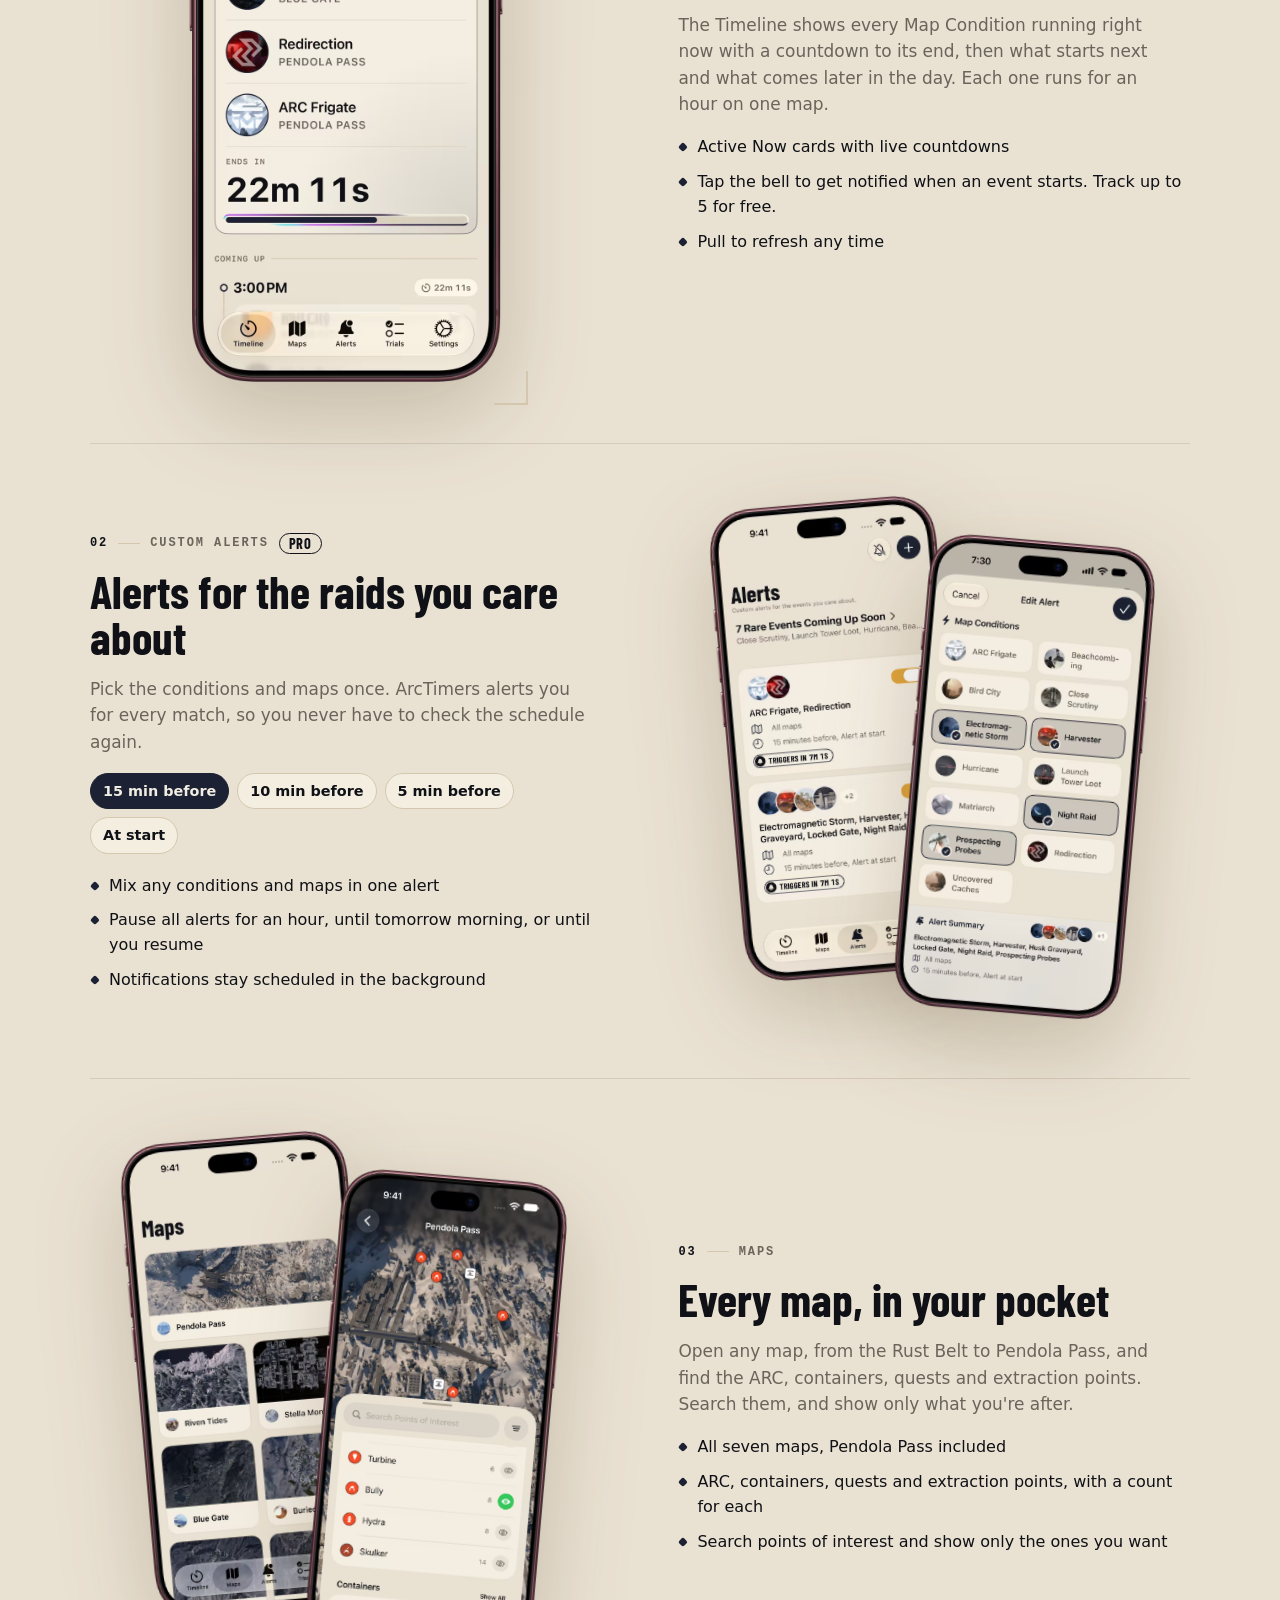
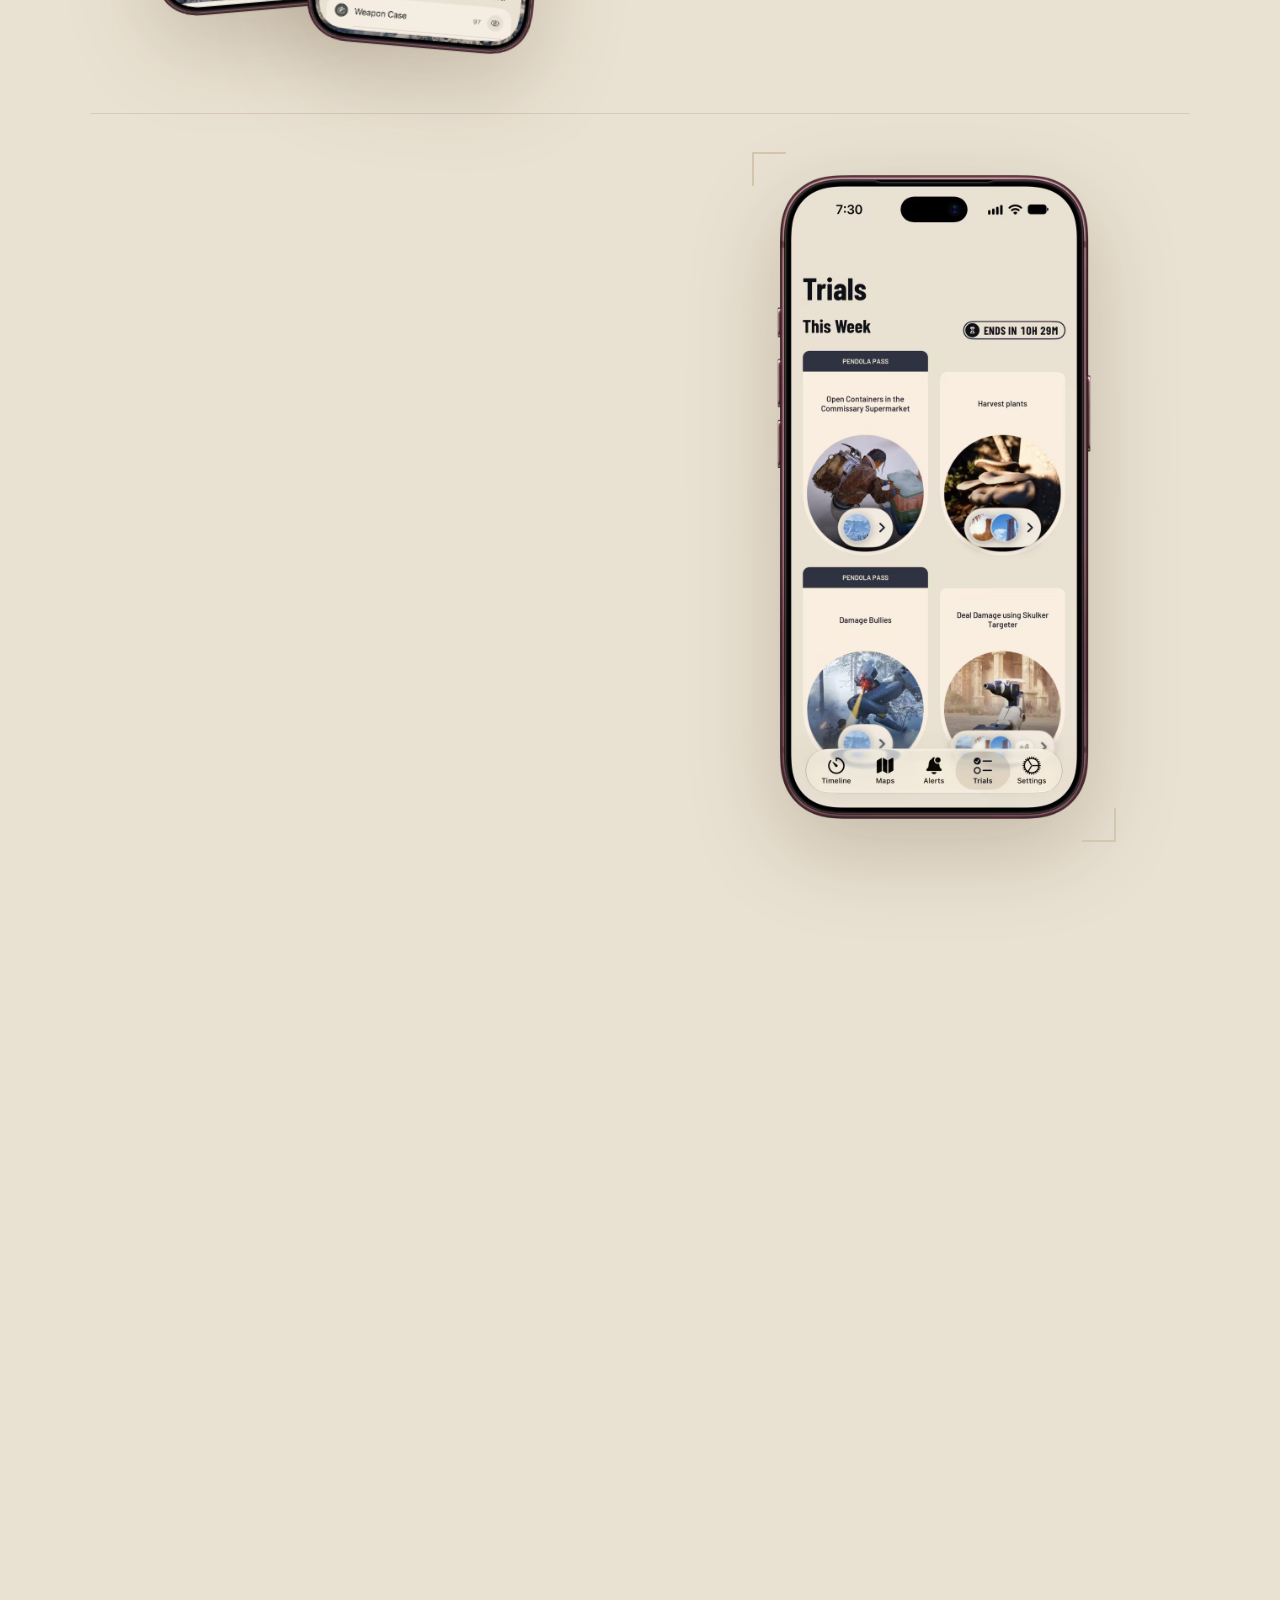
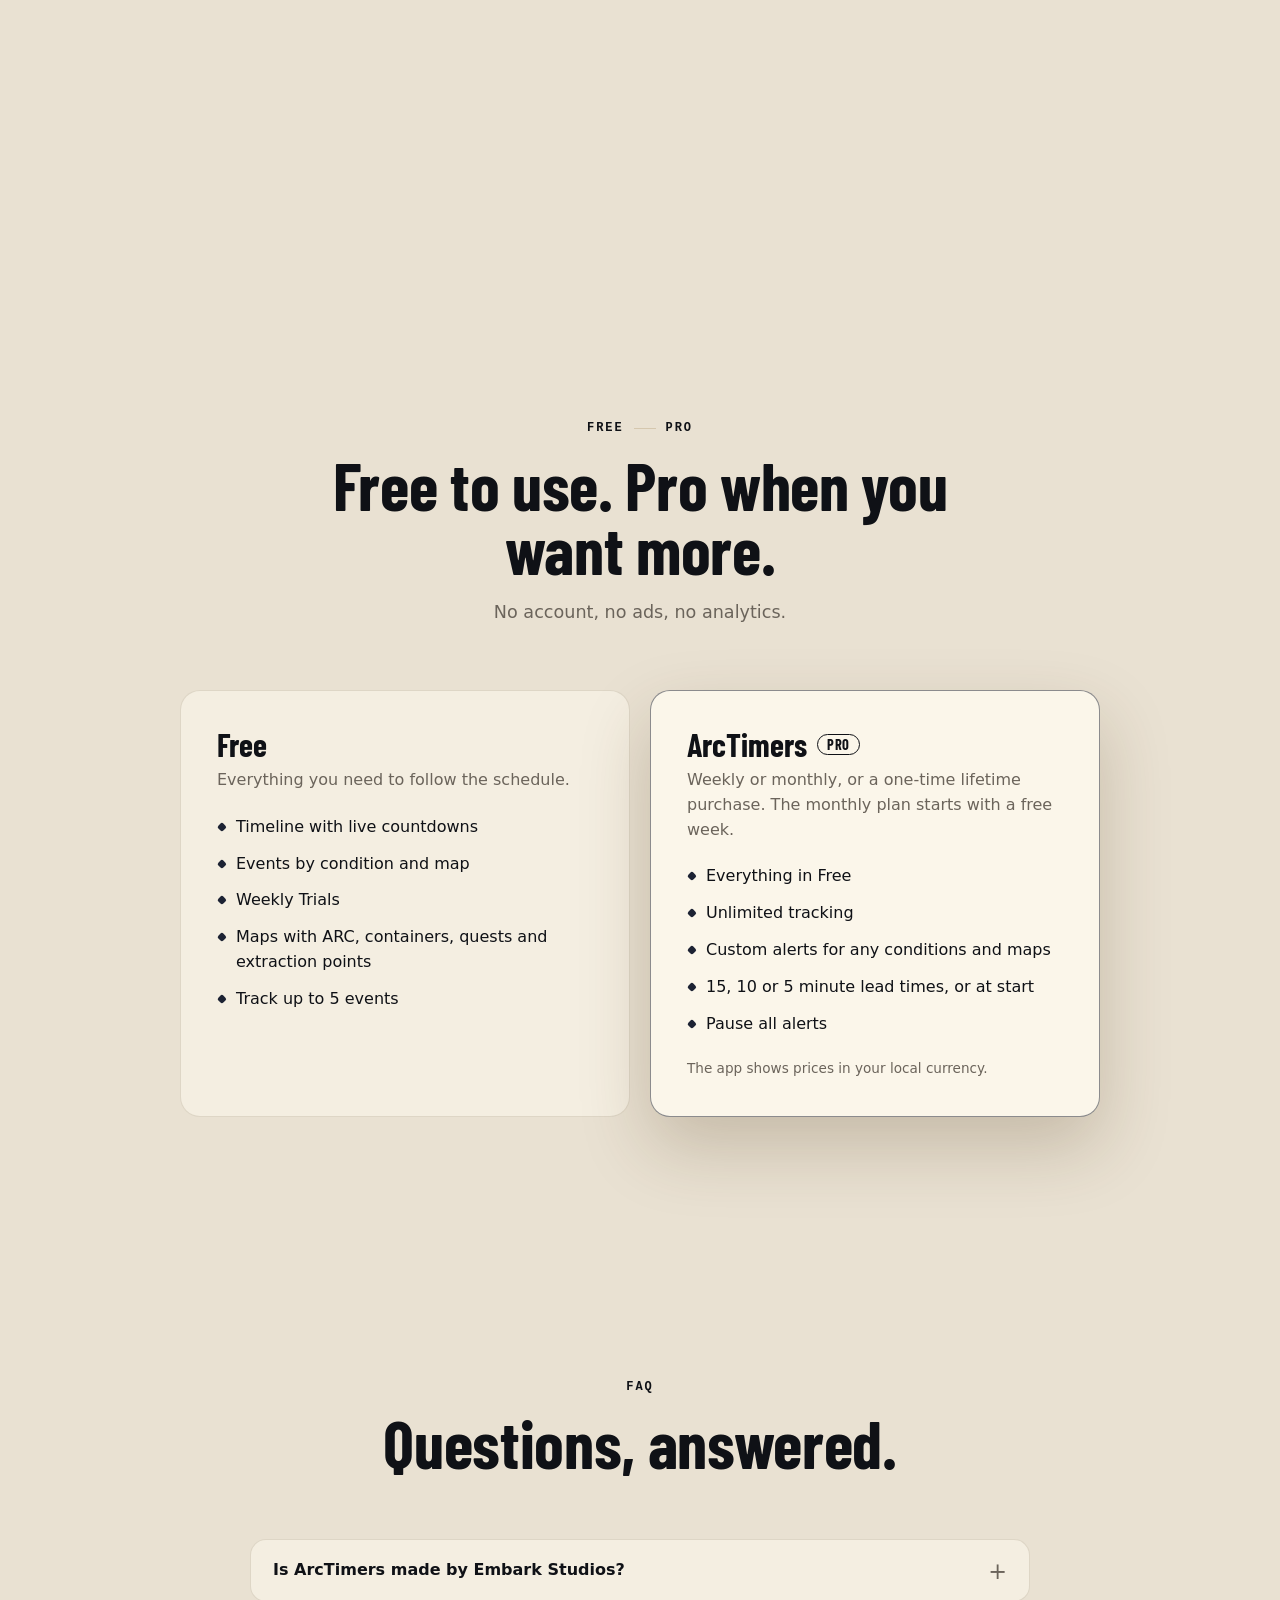
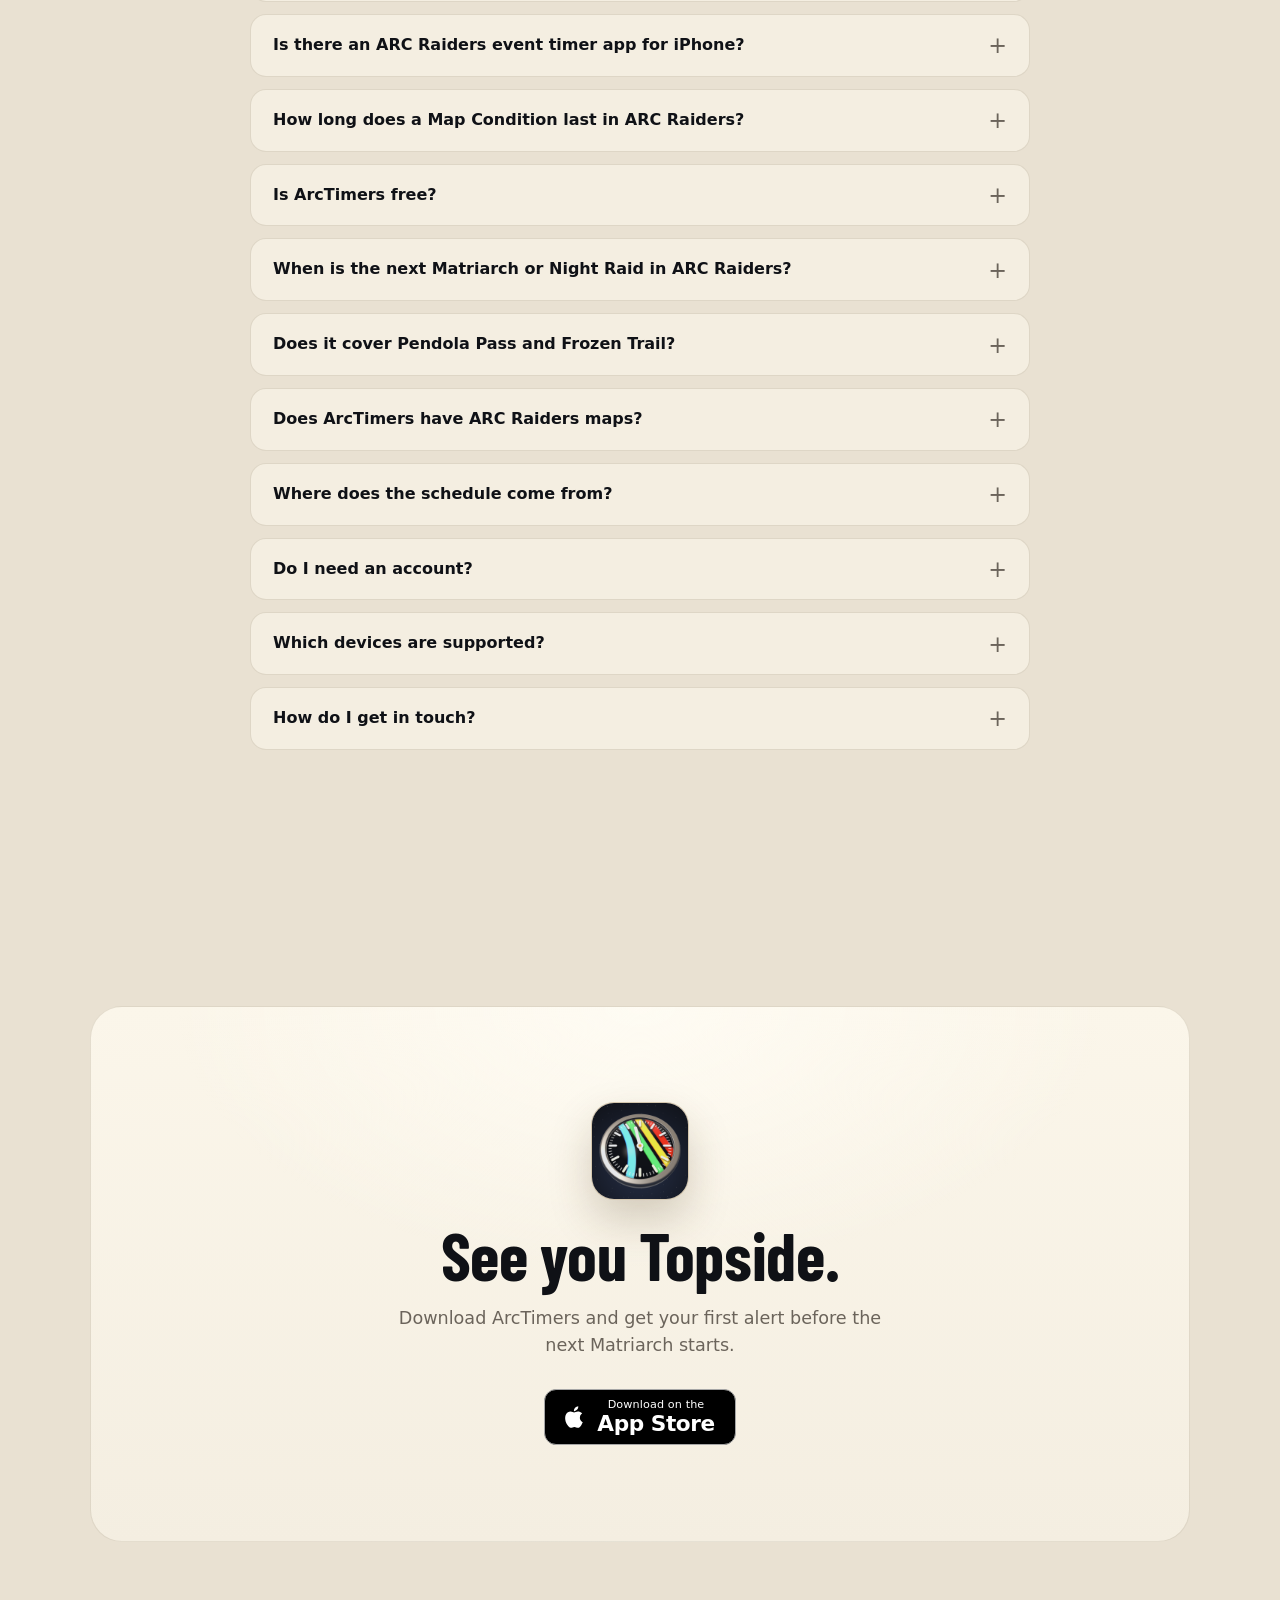
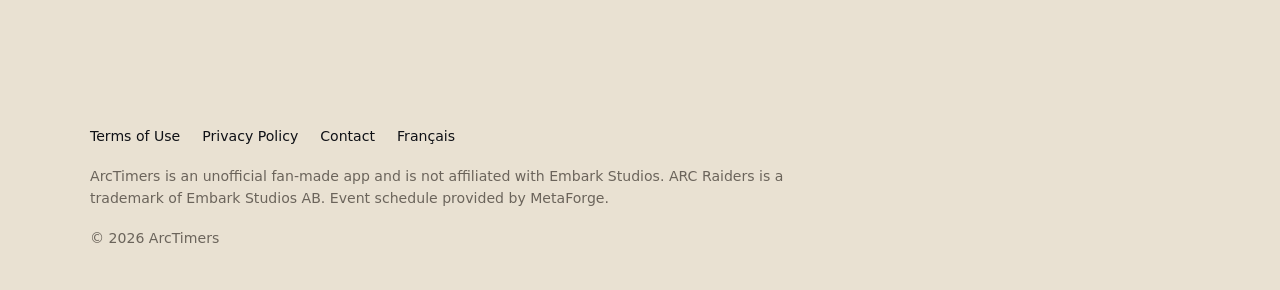
==== commit 8105e52a: "Give buttons press feedback, cross-fade the theme switch, still the hero, drop the devices section, " ====
--- a/index.html
+++ b/index.html
@@ -258,7 +258,7 @@
                         <source type="image/avif" srcset="assets/img/en-iphone-01-timeline-light.avif" />
                         <img class="iphone" src="assets/img/en-iphone-01-timeline-light.png" width="760" height="1554" alt="ArcTimers on iPhone showing the ARC Raiders events active now with countdowns." fetchpriority="high" />
                     </picture>
-                    <div class="notifs float">
+                    <div class="notifs">
                         <div class="notif">
                             <img src="assets/img/icon.png" alt="" width="38" height="38" />
                             <div class="top"><b>Heads up, Raider</b><span>now</span></div>
@@ -270,7 +270,7 @@
                             <p>Night Raid is now active on Blue Gate. One hour on the clock.</p>
                         </div>
                     </div>
-                    <div class="chip float delay">
+                    <div class="chip">
                         <div class="label">Ends in</div>
                         <div class="name">Matriarch · Spaceport</div>
                         <div class="time" data-countdown="1361" data-minutes="m">22m 41s</div>
@@ -280,7 +280,7 @@
             </div>
         </section>
 
-        <div class="ticker" aria-label="Maps and Map Conditions covered">
+        <div class="ticker" role="region" aria-label="Maps and Map Conditions covered">
             <div class="ticker-track">
                 <span>Dam Battlegrounds</span><span>Matriarch</span><span>Buried City</span><span>Night Raid</span><span>Spaceport</span><span>Harvester</span><span>The Blue Gate</span><span>Electromagnetic Storm</span><span>Stella Montis</span><span>Hurricane</span><span>Riven Tides</span><span>Husk Graveyard</span><span>Pendola Pass</span><span>Lush Blooms</span><span>ARC Frigate</span><span>Redirection</span>
                 <span aria-hidden="true">Dam Battlegrounds</span><span aria-hidden="true">Matriarch</span><span aria-hidden="true">Buried City</span><span aria-hidden="true">Night Raid</span><span aria-hidden="true">Spaceport</span><span aria-hidden="true">Harvester</span><span aria-hidden="true">The Blue Gate</span><span aria-hidden="true">Electromagnetic Storm</span><span aria-hidden="true">Stella Montis</span><span aria-hidden="true">Hurricane</span><span aria-hidden="true">Riven Tides</span><span aria-hidden="true">Husk Graveyard</span><span aria-hidden="true">Pendola Pass</span><span aria-hidden="true">Lush Blooms</span><span aria-hidden="true">ARC Frigate</span><span aria-hidden="true">Redirection</span>
@@ -352,10 +352,14 @@
                     <div class="media reveal">
                         <div class="duo">
                             <picture>
+                                <source type="image/avif" media="(prefers-color-scheme: dark)" srcset="assets/img/en-iphone-07-maps.avif" data-scheme="dark" />
+                                <source type="image/png" media="(prefers-color-scheme: dark)" srcset="assets/img/en-iphone-07-maps.png" data-scheme="dark" />
                                 <source type="image/avif" srcset="assets/img/en-iphone-07-maps-light.avif" />
                                 <img class="phone" src="assets/img/en-iphone-07-maps-light.png" width="760" height="1554" loading="lazy" decoding="async" alt="The Maps tab: every ARC Raiders map, from Pendola Pass, Riven Tides and Stella Montis to Blue Gate and Buried City." />
                             </picture>
                             <picture>
+                                <source type="image/avif" media="(prefers-color-scheme: dark)" srcset="assets/img/en-iphone-08-map.avif" data-scheme="dark" />
+                                <source type="image/png" media="(prefers-color-scheme: dark)" srcset="assets/img/en-iphone-08-map.png" data-scheme="dark" />
                                 <source type="image/avif" srcset="assets/img/en-iphone-08-map-light.avif" />
                                 <img class="phone" src="assets/img/en-iphone-08-map-light.png" width="760" height="1554" loading="lazy" decoding="async" alt="The Pendola Pass map with only Bully shown, with the points of interest listed below: Turbine, Bully, Hydra, Skulker and Weapon Case, each with its count." />
                             </picture>
@@ -444,42 +448,6 @@
             </div>
         </section>
 
-        <section class="section" aria-labelledby="devices-title">
-            <div class="wrap">
-                <div class="section-head center reveal">
-                    <span class="kicker"><b>iPhone</b><span class="dash"></span><b>iPad</b></span>
-                    <h2 id="devices-title">Fits the way you play.</h2>
-                    <p>A full schedule on iPad, a quick glance on iPhone. Light or dark, in English or French.</p>
-                </div>
-                <div class="devices reveal">
-                    <figure>
-                        <picture>
-                            <source type="image/avif" media="(prefers-color-scheme: dark)" srcset="assets/img/en-ipad-01-timeline.avif" data-scheme="dark" />
-                            <source type="image/png" media="(prefers-color-scheme: dark)" srcset="assets/img/en-ipad-01-timeline.png" data-scheme="dark" />
-                            <source type="image/avif" srcset="assets/img/en-ipad-01-timeline-light.avif" />
-                            <img src="assets/img/en-ipad-01-timeline-light.png" width="1400" height="1826" loading="lazy" decoding="async" alt="ArcTimers on iPad, the ARC Raiders event schedule, showing four active conditions and the schedule for the hours ahead." />
-                        </picture>
-                        <figcaption>iPad</figcaption>
-                    </figure>
-                    <figure>
-                        <picture>
-                            <source type="image/avif" srcset="assets/img/en-iphone-01-timeline.avif" />
-                            <img src="assets/img/en-iphone-01-timeline.png" width="760" height="1554" loading="lazy" decoding="async" alt="The Timeline on iPhone in dark mode." />
-                        </picture>
-                        <figcaption>Dark</figcaption>
-                    </figure>
-                    <figure>
-                        <picture>
-                            <source type="image/avif" srcset="assets/img/en-iphone-01-timeline-light.avif" />
-                            <img src="assets/img/en-iphone-01-timeline-light.png" width="760" height="1554" loading="lazy" decoding="async" alt="The Timeline on iPhone in light mode." />
-                        </picture>
-                        <figcaption>Light</figcaption>
-                    </figure>
-                </div>
-            </div>
-        </section>
-
-
         <section class="section" id="pro">
             <div class="wrap">
                 <div class="section-head center reveal">
@@ -596,7 +564,7 @@
                 <a href="fr/" hreflang="fr" lang="fr">Français</a>
             </nav>
             <p>ArcTimers is an unofficial fan-made app and is not affiliated with Embark Studios. ARC Raiders is a trademark of Embark Studios AB. Event schedule provided by MetaForge.</p>
-            <p>© 2026 Franck Clement</p>
+            <p>© 2026 ArcTimers</p>
         </div>
     </footer>
     <!-- Cloudflare Web Analytics --><script type='module' src='https://static.cloudflareinsights.com/beacon.min.js' data-cf-beacon='{"token": "47f411f96e3e4d21b99a27da5f8b28dd"}'></script><!-- End Cloudflare Web Analytics -->
--- a/assets/site.css
+++ b/assets/site.css
@@ -165,7 +165,6 @@
     cursor: pointer;
     transition: background .2s, transform .2s;
 }
-.theme-toggle:hover { transform: translateY(-1px); }
 .theme-toggle svg { width: 18px; height: 18px; grid-area: 1 / 1; }
 /* light-dark() only takes colors, so the icons switch on the scheme selectors instead. */
 .theme-toggle .sun { display: none; }
@@ -189,8 +188,21 @@
     transition: transform .2s, box-shadow .2s, background .2s;
 }
 .btn-accent { background: var(--accent); color: var(--on-accent); }
-.btn-accent:hover { color: var(--on-accent); box-shadow: 0 8px 26px var(--shadow); transform: translateY(-1px); }
+.btn-accent:hover { color: var(--on-accent); }
 .site-header .btn { padding: 8px 16px; font-size: 0.88rem; }
+
+/* Lifts only where there's a real hover: on touch, :hover sticks after the tap.
+   Every button shrinks on press instead, the moment the finger lands. */
+@media (hover: hover) {
+    .theme-toggle:hover { transform: translateY(-1px); }
+    .btn-accent:hover { box-shadow: 0 8px 26px var(--shadow); transform: translateY(-1px); }
+    .appstore:hover { box-shadow: 0 10px 30px var(--shadow); transform: translateY(-2px); }
+}
+.theme-toggle:active, .btn:active, .appstore:active, .legal-tabs a:active {
+    transform: scale(0.96);
+    transition-duration: 80ms;
+}
+.faq summary:active { color: var(--muted); }
 
 @media (max-width: 760px) {
     .site-nav a:not(.lang) { display: none; }
@@ -296,7 +308,7 @@
     text-decoration: none;
     transition: transform .2s, box-shadow .2s;
 }
-.appstore:hover { color: #fff; box-shadow: 0 10px 30px var(--shadow); transform: translateY(-2px); }
+.appstore:hover { color: #fff; }
 .appstore svg { width: 26px; height: 32px; flex: none; }
 .appstore span { display: flex; flex-direction: column; line-height: 1.1; }
 .appstore small { font-size: 0.7rem; letter-spacing: .01em; }
@@ -375,7 +387,7 @@
     border: 1px solid var(--line-strong);
     box-shadow: 0 18px 40px var(--shadow);
 }
-.chip .label { font-family: var(--mono); font-size: 0.62rem; font-weight: 600; letter-spacing: .14em; color: var(--muted); text-transform: uppercase; }
+.chip .label { font-family: var(--mono); font-size: 0.7rem; font-weight: 600; letter-spacing: .14em; color: var(--muted); text-transform: uppercase; }
 .chip .name { font-weight: 600; font-size: 0.9rem; margin-top: 2px; }
 .chip .time {
     font-variant-numeric: tabular-nums;
@@ -397,13 +409,6 @@
     border-radius: 99px;
     background: linear-gradient(90deg, var(--accent) 0 var(--progress, 60%), var(--line-strong) var(--progress, 60%));
     box-shadow: 0 0 0 1.5px var(--surface);
-}
-
-.float { animation: float 7s ease-in-out infinite; }
-.float.delay { animation-delay: -3.5s; }
-@keyframes float {
-    0%, 100% { translate: 0 0; }
-    50% { translate: 0 -10px; }
 }
 
 @media (max-width: 900px) {
@@ -416,7 +421,7 @@
     .notifs { left: 0; }
 }
 @media (max-width: 520px) {
-    .hero h1 .kicker { font-size: 0.62rem; letter-spacing: 0.06em; gap: 8px; }
+    .hero h1 .kicker { font-size: 0.7rem; letter-spacing: 0.04em; gap: 8px; }
     .notifs { width: 84%; }
     .notif { font-size: 0.76rem; padding: 10px 12px; }
     .chip { right: 0; bottom: 2%; padding: 10px 12px 12px; }
@@ -452,6 +457,7 @@
     white-space: nowrap;
 }
 .ticker-track span::after { content: "◆"; color: var(--gold); font-size: 0.6rem; }
+.ticker:hover .ticker-track { animation-play-state: paused; }
 @keyframes ticker { to { transform: translateX(-50%); } }
 
 /* ---------- Sections ---------- */
@@ -581,32 +587,6 @@
 .catalog .note { color: var(--muted); font-size: 0.9rem; margin: 16px 0 0; }
 @media (max-width: 760px) { .catalog { grid-template-columns: 1fr; } }
 
-/* ---------- Devices band ---------- */
-.devices {
-    position: relative;
-    display: grid;
-    grid-template-columns: minmax(0, 2.4fr) minmax(0, 1fr) minmax(0, 1fr);
-    gap: clamp(12px, 3vw, 32px);
-    align-items: end;
-}
-.devices picture:first-child img { filter: drop-shadow(0 30px 50px var(--shadow)); }
-.devices picture:not(:first-child) img { filter: drop-shadow(0 20px 34px var(--shadow)); }
-.devices figcaption {
-    font-family: var(--mono);
-    font-size: 0.72rem;
-    font-weight: 600;
-    letter-spacing: .14em;
-    text-transform: uppercase;
-    color: var(--muted);
-    text-align: center;
-    margin-top: 14px;
-}
-@media (max-width: 700px) {
-    .devices { grid-template-columns: 1fr 1fr; }
-    .devices figure:first-child { grid-column: 1 / -1; }
-}
-figure { margin: 0; }
-
 /* ---------- Pricing ---------- */
 .plans {
     display: grid;
@@ -738,7 +718,7 @@
     border-radius: 999px;
     border: 1px solid var(--line-strong);
     background: var(--surface);
-    transition: background .2s, color .2s;
+    transition: background .2s, color .2s, transform .2s;
 }
 .legal-tabs a:hover { color: var(--on-accent); background: var(--accent); border-color: var(--accent); }
 
@@ -805,8 +785,23 @@
 .reveal.in { opacity: 1; transform: none; }
 .no-js .reveal { opacity: 1; transform: none; }
 
+/* Theme switch: site.js wraps it in a view transition, so the page cross-fades. */
+::view-transition-old(root), ::view-transition-new(root) { animation-duration: .3s; }
+
 @media (prefers-reduced-motion: reduce) {
     html { scroll-behavior: auto; }
-    .float, .ticker-track, .live-dot { animation: none; }
+    .ticker-track, .live-dot { animation: none; }
     .reveal { opacity: 1; transform: none; transition: none; }
 }
+
+/* Solid surfaces instead of glass when transparency is reduced or contrast raised. */
+@media (prefers-reduced-transparency: reduce) {
+    .site-header { background: var(--bg); }
+    .notif { background: var(--surface-2); }
+    .site-header, .notif { backdrop-filter: none; -webkit-backdrop-filter: none; }
+}
+@media (prefers-contrast: more) {
+    .site-header { background: var(--bg); border-bottom-color: var(--line-strong); }
+    .notif { background: var(--surface-2); border-color: var(--line-strong); }
+    .site-header, .notif { backdrop-filter: none; -webkit-backdrop-filter: none; }
+}
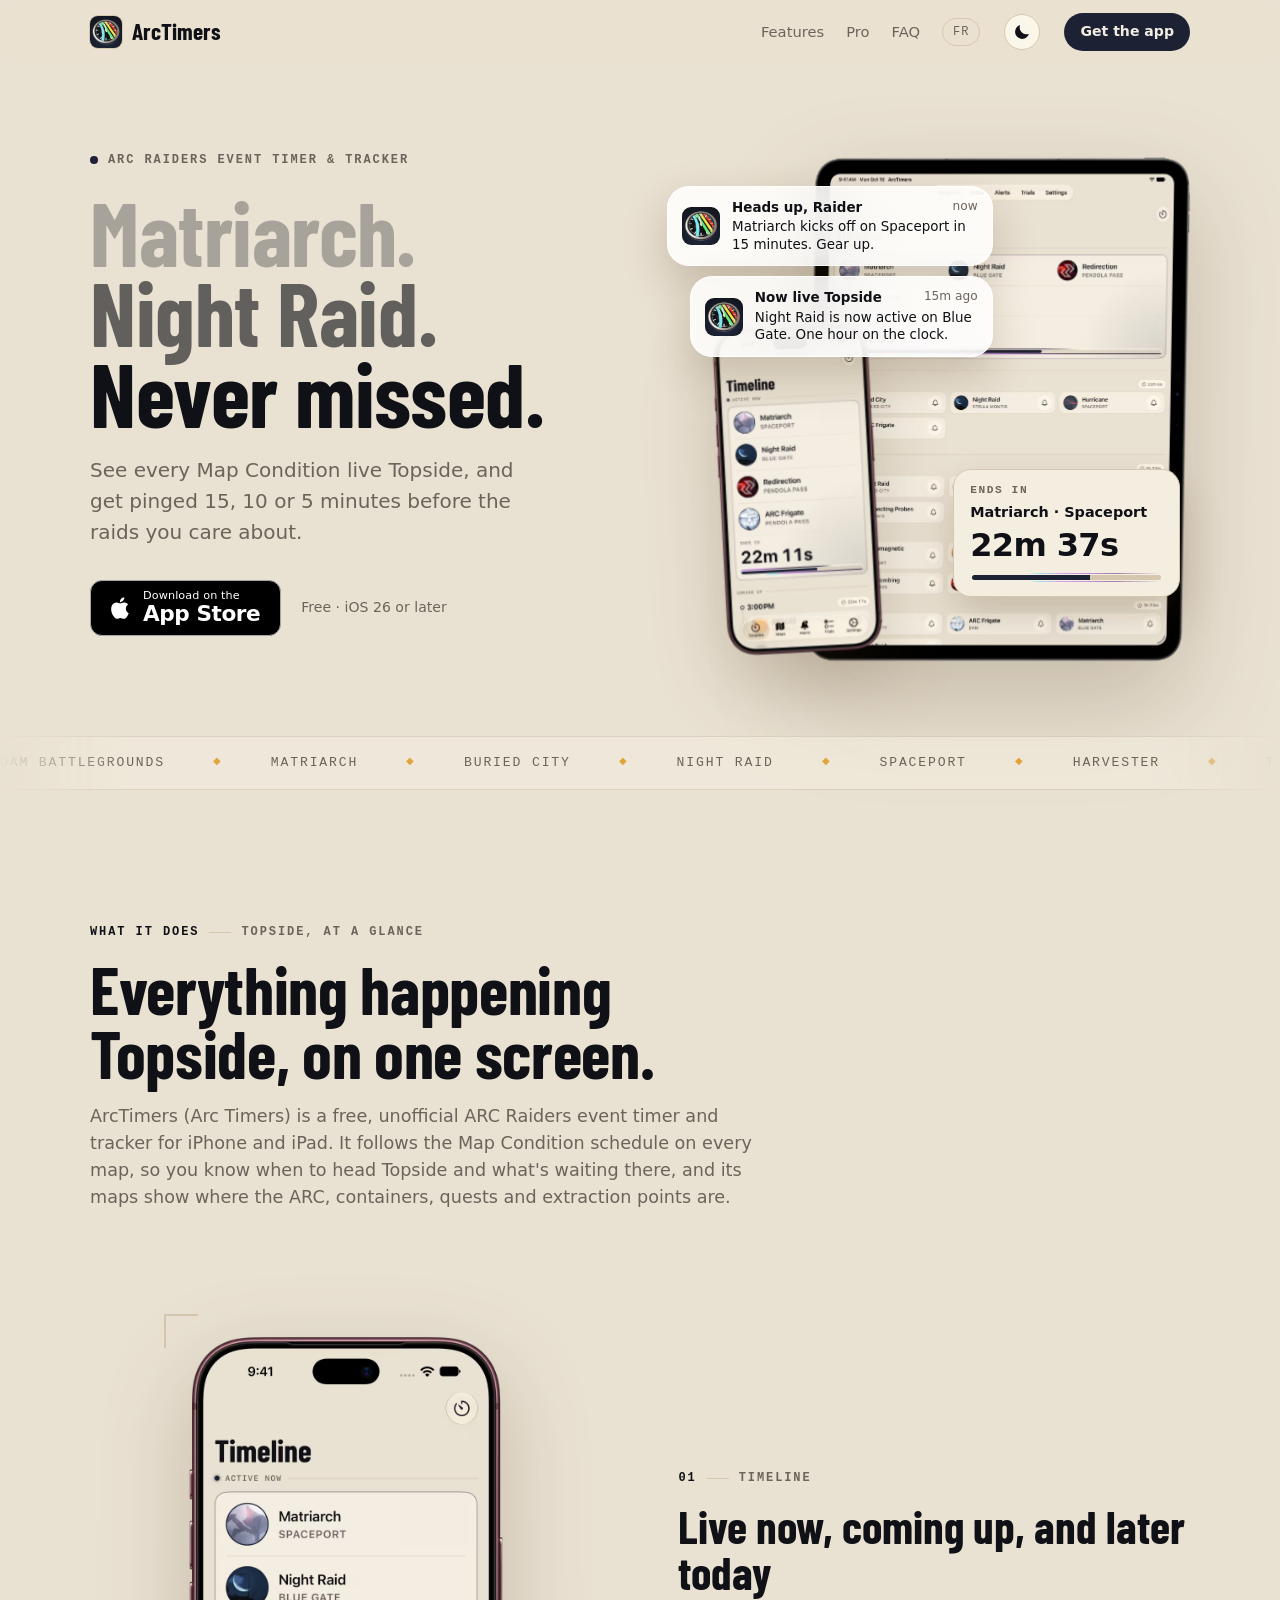
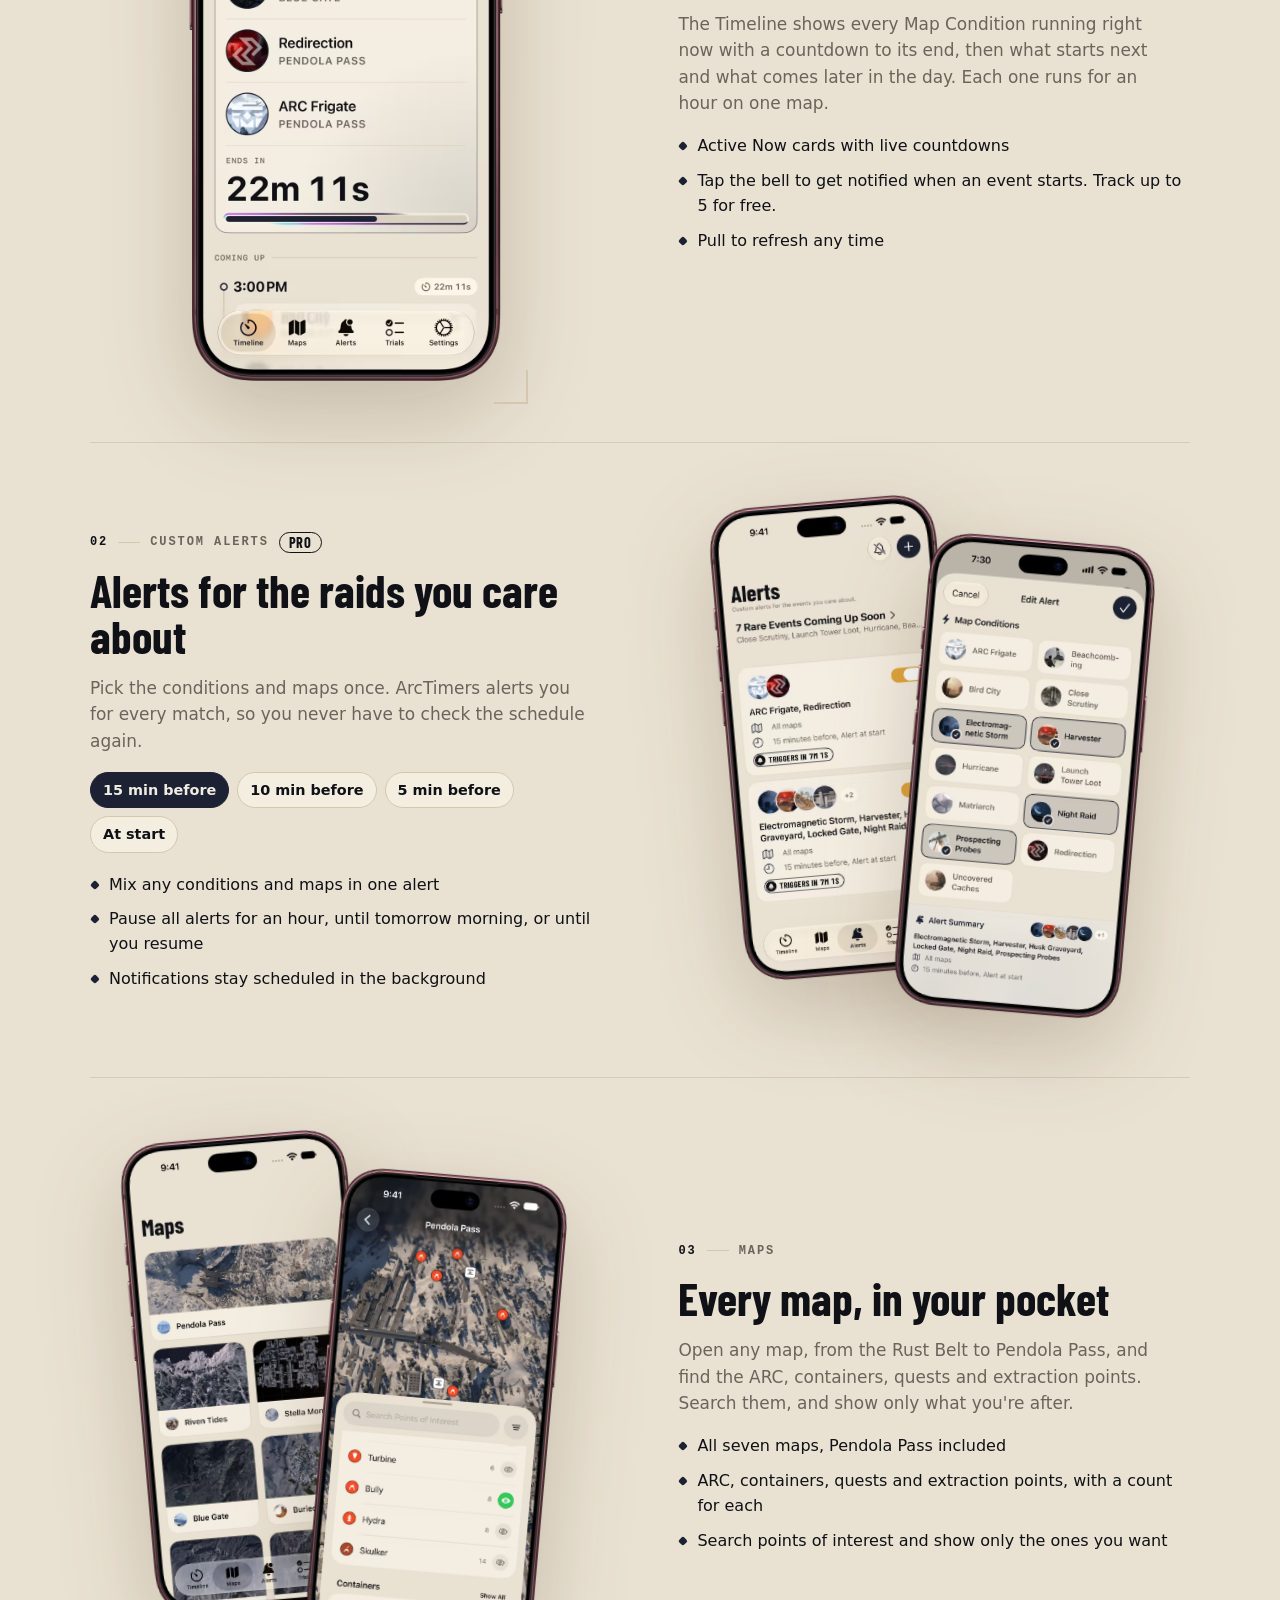
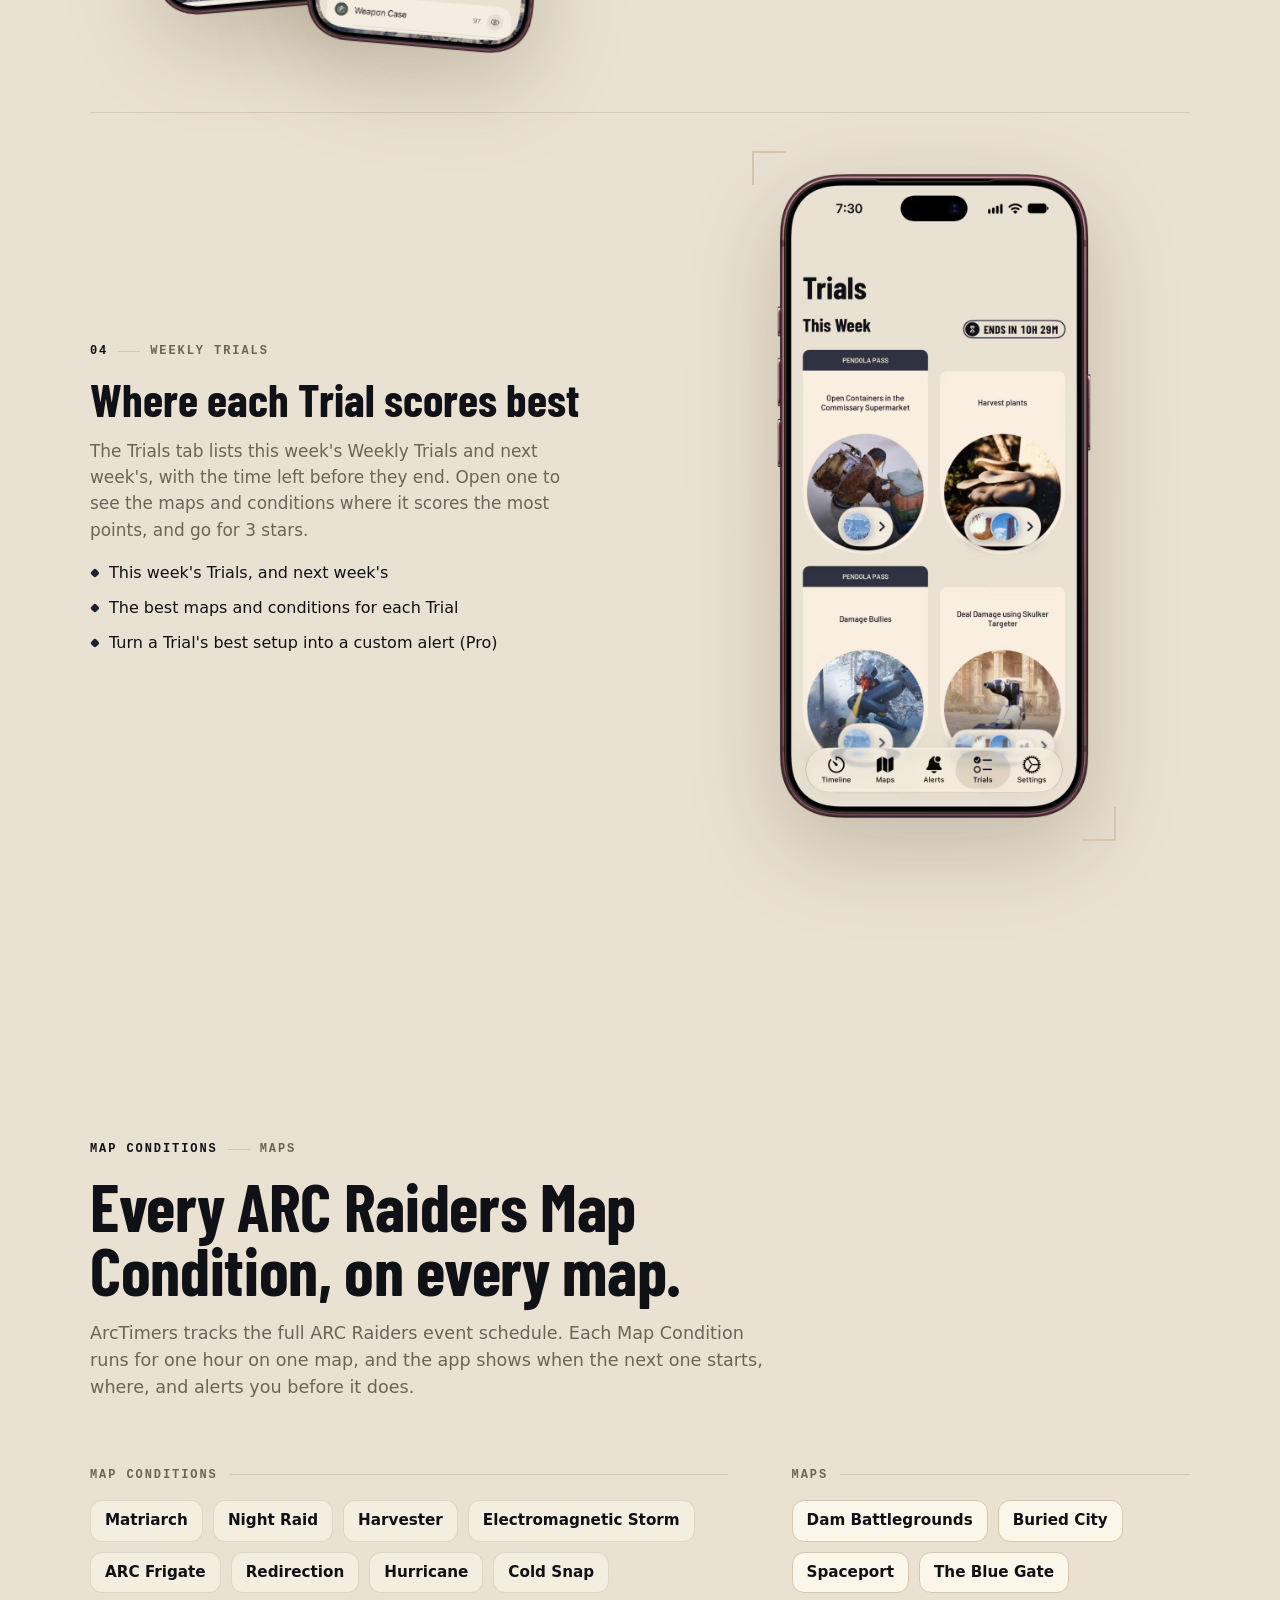
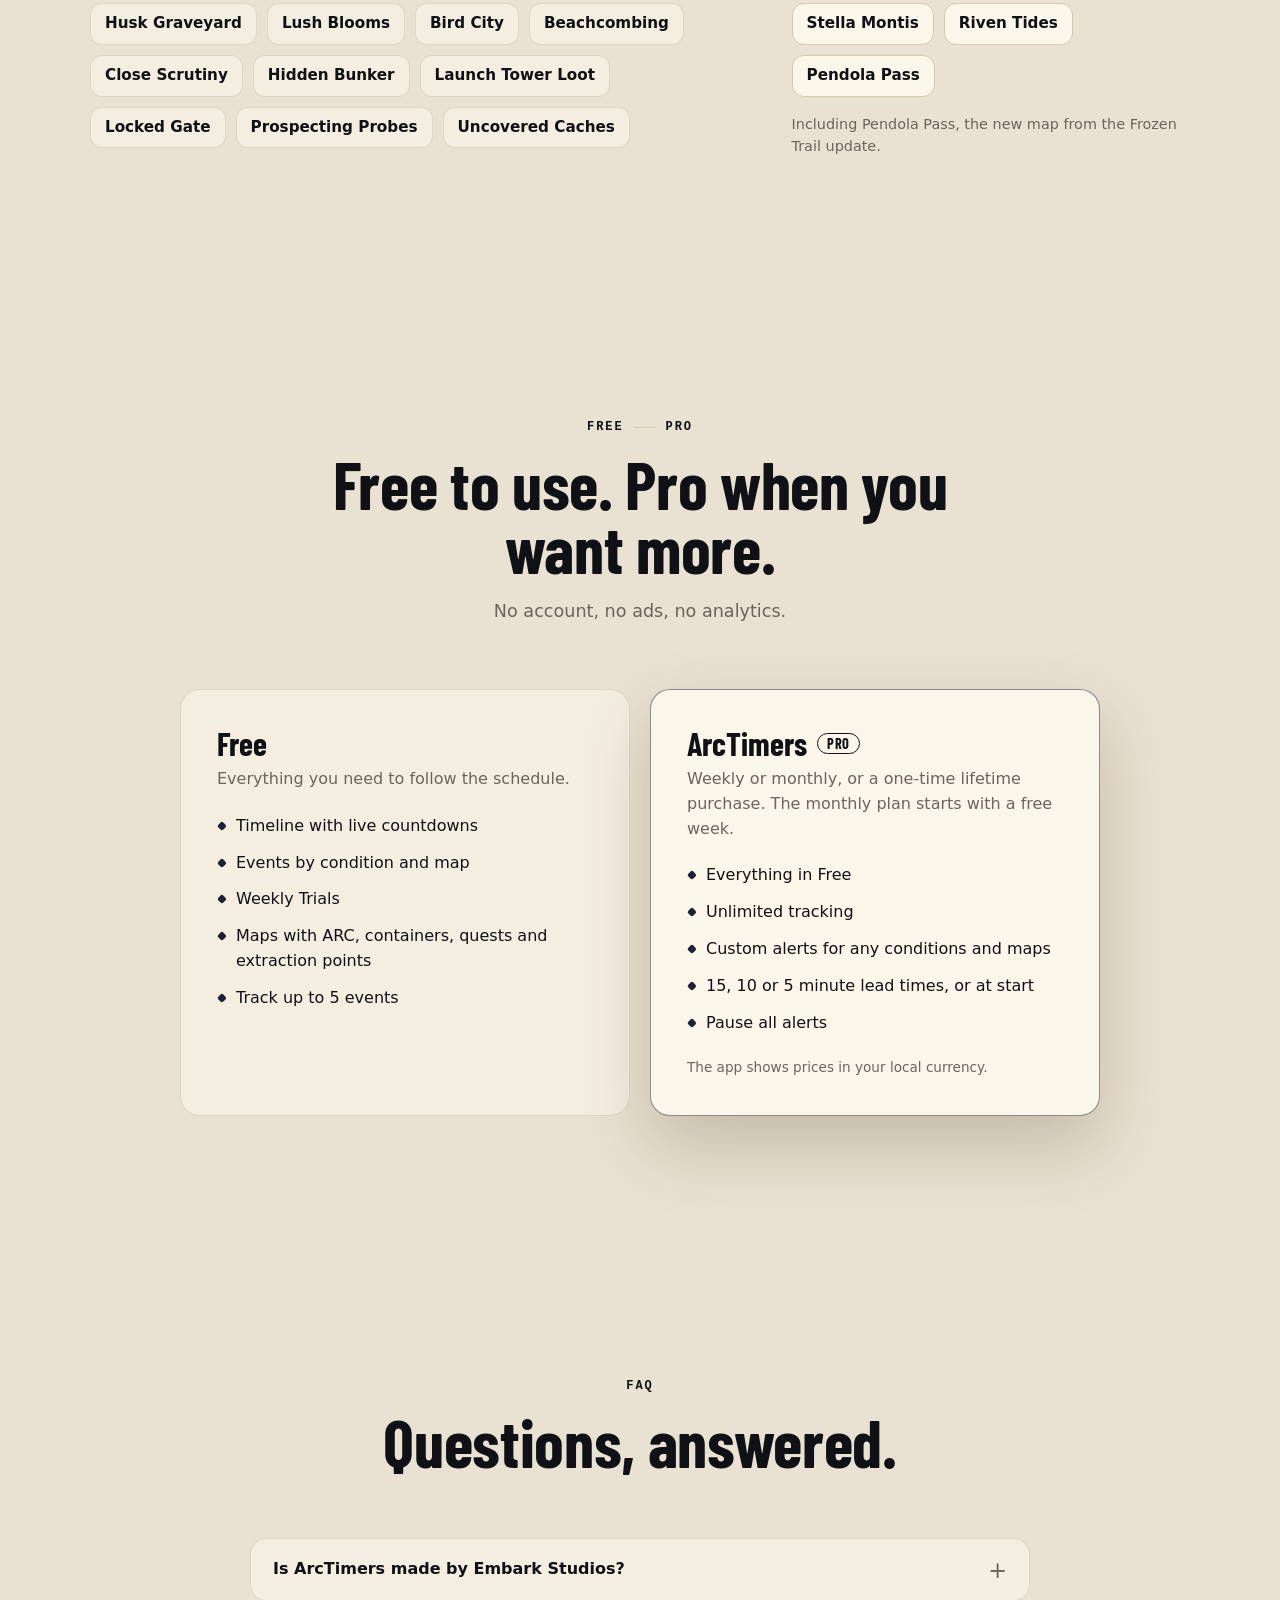
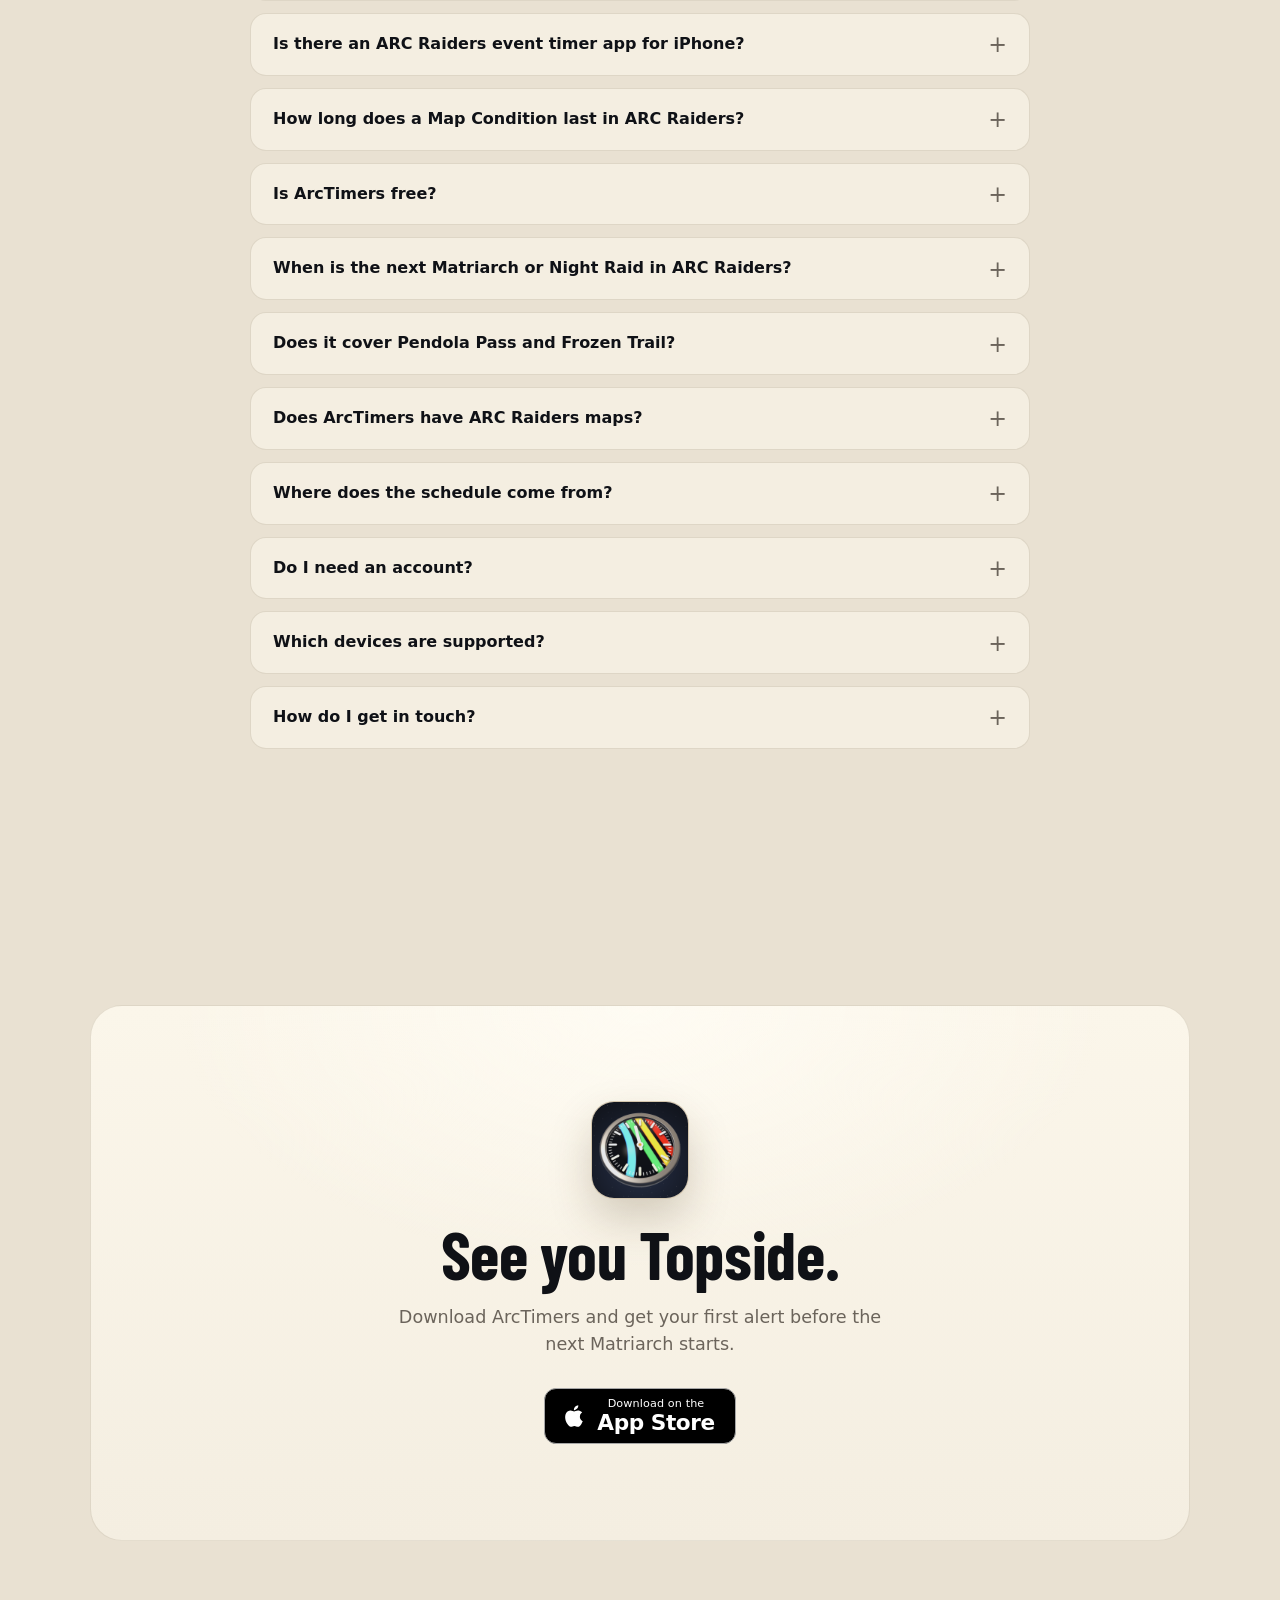
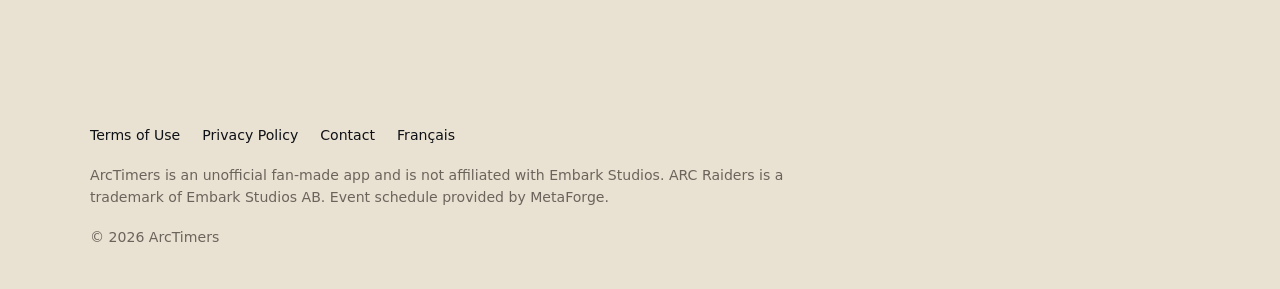
==== commit db373ed9: "Slide FAQ answers open and shut, add section links under the header on phones, and soften the header" ====
--- a/index.html
+++ b/index.html
@@ -229,6 +229,11 @@
             <a class="btn btn-accent" href="https://apps.apple.com/app/apple-store/id6758253513?pt=120827598&amp;ct=website-header&amp;mt=8">Get the app</a>
         </div>
     </header>
+    <nav class="mobile-nav" aria-label="Sections">
+        <a href="#features">Features</a>
+        <a href="#pro">Pro</a>
+        <a href="#faq">FAQ</a>
+    </nav>
 
     <main id="main">
         <section class="hero">
--- a/assets/site.css
+++ b/assets/site.css
@@ -80,7 +80,7 @@
 
 img, video { display: block; max-width: 100%; height: auto; }
 a { color: var(--accent); text-decoration-thickness: 1px; text-underline-offset: 3px; }
-a:hover { color: var(--muted); }
+a:hover { text-decoration-thickness: 2px; }
 :focus-visible { outline: 2px solid var(--accent); outline-offset: 3px; border-radius: 6px; }
 
 .wrap {
@@ -111,10 +111,10 @@
     background: var(--header);
     backdrop-filter: saturate(160%) blur(18px);
     -webkit-backdrop-filter: saturate(160%) blur(18px);
-    border-bottom: 1px solid transparent;
-    transition: border-color .3s;
-}
-.site-header.scrolled { border-bottom-color: var(--line); }
+    transition: box-shadow .3s;
+}
+/* A soft shadow, not a hairline, once content slides under the header. */
+.site-header.scrolled { box-shadow: 0 10px 24px -18px var(--shadow); }
 .site-header .wrap {
     display: flex;
     align-items: center;
@@ -194,7 +194,7 @@
 /* Lifts only where there's a real hover: on touch, :hover sticks after the tap.
    Every button shrinks on press instead, the moment the finger lands. */
 @media (hover: hover) {
-    .theme-toggle:hover { transform: translateY(-1px); }
+    .theme-toggle:hover { background: var(--surface); }
     .btn-accent:hover { box-shadow: 0 8px 26px var(--shadow); transform: translateY(-1px); }
     .appstore:hover { box-shadow: 0 10px 30px var(--shadow); transform: translateY(-2px); }
 }
@@ -204,10 +204,21 @@
 }
 .faq summary:active { color: var(--muted); }
 
+/* On phones the section links move to a row under the header that scrolls away with the page. */
+.mobile-nav { display: none; }
 @media (max-width: 760px) {
     .site-nav a:not(.lang) { display: none; }
     .site-header .wrap { gap: 12px; }
     .site-nav { gap: 12px; }
+    .mobile-nav {
+        display: flex;
+        justify-content: center;
+        gap: 28px;
+        padding: 10px var(--gutter);
+        border-bottom: 1px solid var(--line);
+    }
+    .mobile-nav a { color: var(--muted); text-decoration: none; font-size: 0.92rem; }
+    .mobile-nav a:active { color: var(--text); }
 }
 @media (max-width: 380px) {
     .site-header .wrap { gap: 8px; }
@@ -630,7 +641,9 @@
     background: var(--surface);
     padding: 0 22px;
 }
-.faq details[open] { border-color: var(--line-strong); background: var(--surface-2); }
+/* .closing: site.js keeps the answer open while it slides shut, but it already looks closed. */
+.faq details[open]:not(.closing) { border-color: var(--line-strong); background: var(--surface-2); }
+.faq details { transition: background .3s, border-color .3s; }
 .faq summary {
     cursor: pointer;
     list-style: none;
@@ -650,7 +663,7 @@
     font-weight: 400;
     transition: rotate .2s;
 }
-.faq details[open] summary::after { rotate: 45deg; }
+.faq details[open]:not(.closing) summary::after { rotate: 45deg; }
 .faq details p { color: var(--muted); margin: 0 0 18px; }
 
 /* ---------- Final CTA ---------- */
@@ -679,7 +692,7 @@
 .site-footer .wrap { display: grid; gap: 18px; }
 .site-footer nav { display: flex; flex-wrap: wrap; gap: 8px 22px; }
 .site-footer nav a { color: var(--text); text-decoration: none; }
-.site-footer nav a:hover { color: var(--muted); }
+.site-footer nav a:hover { text-decoration: underline; }
 .site-footer p { margin: 0; max-width: 80ch; }
 
 /* ---------- Legal pages ---------- */
@@ -801,7 +814,7 @@
     .site-header, .notif { backdrop-filter: none; -webkit-backdrop-filter: none; }
 }
 @media (prefers-contrast: more) {
-    .site-header { background: var(--bg); border-bottom-color: var(--line-strong); }
+    .site-header { background: var(--bg); border-bottom: 1px solid var(--line-strong); }
     .notif { background: var(--surface-2); border-color: var(--line-strong); }
     .site-header, .notif { backdrop-filter: none; -webkit-backdrop-filter: none; }
 }
